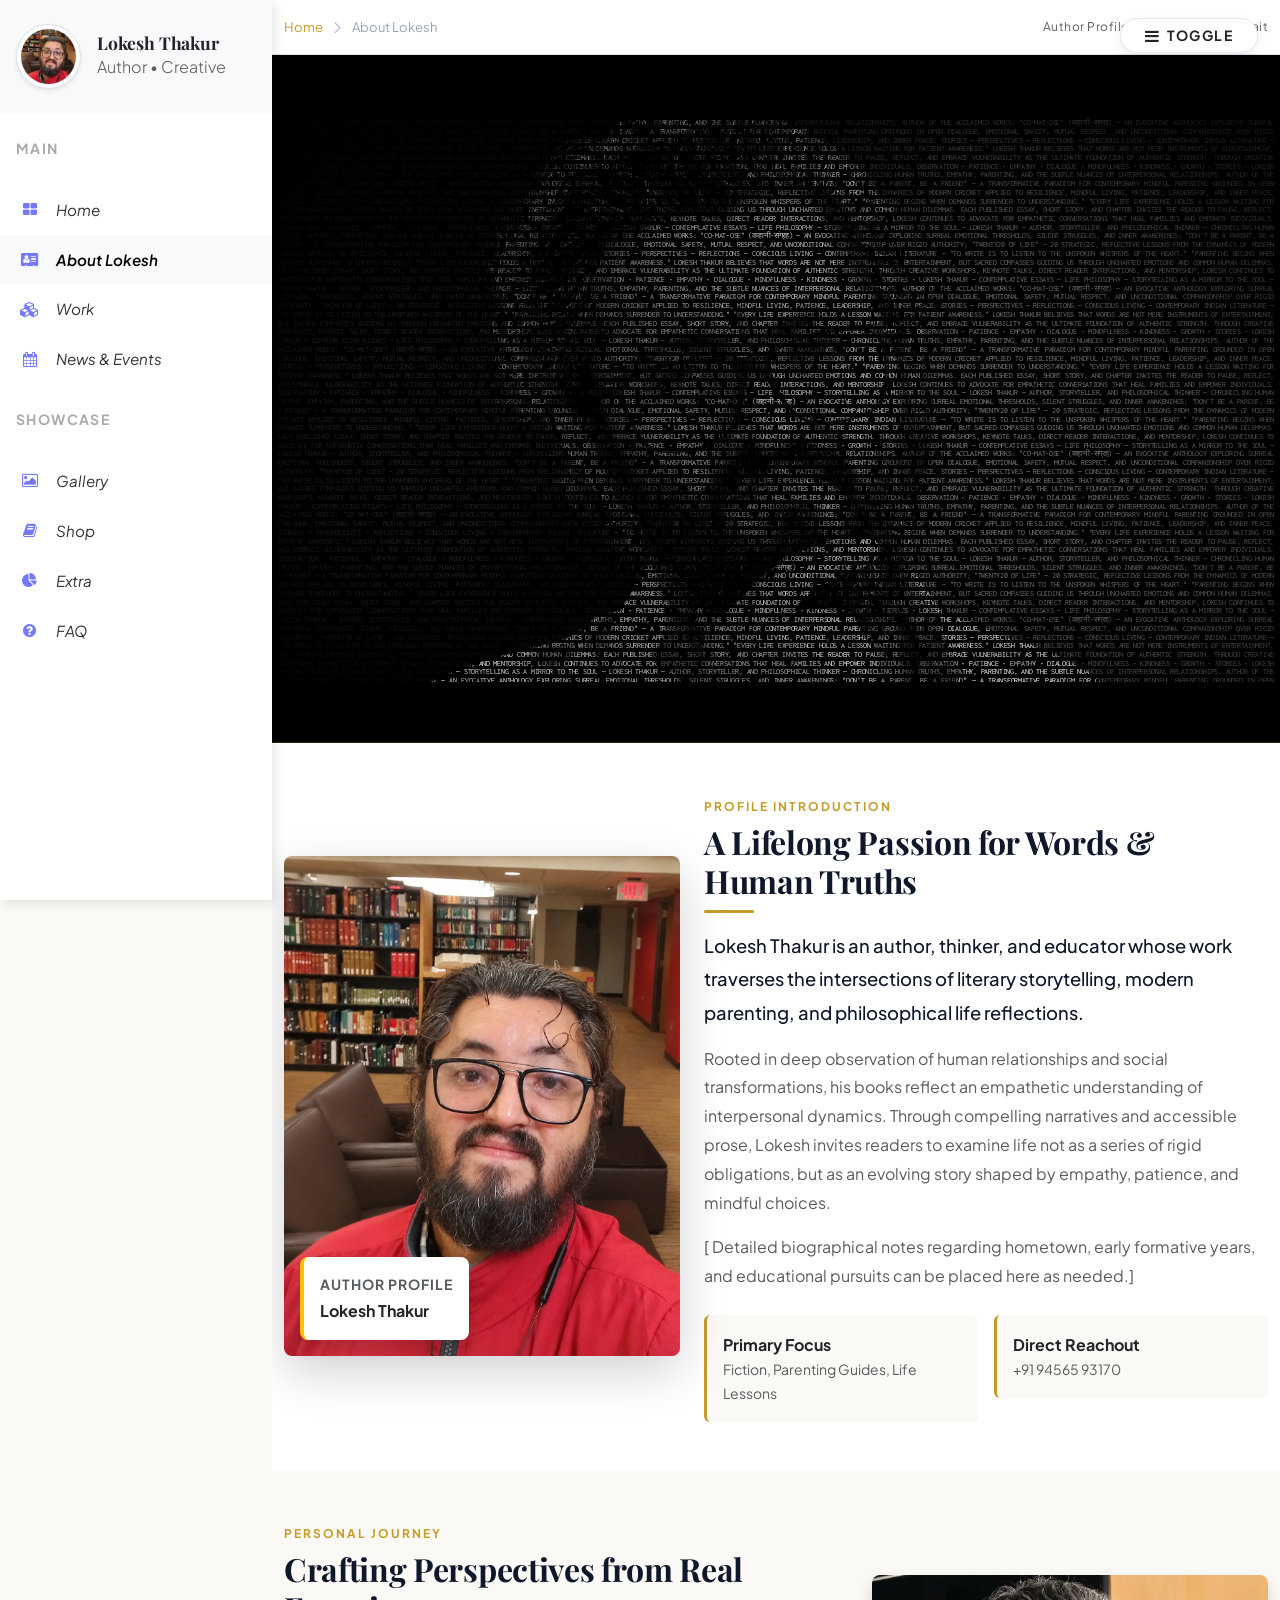
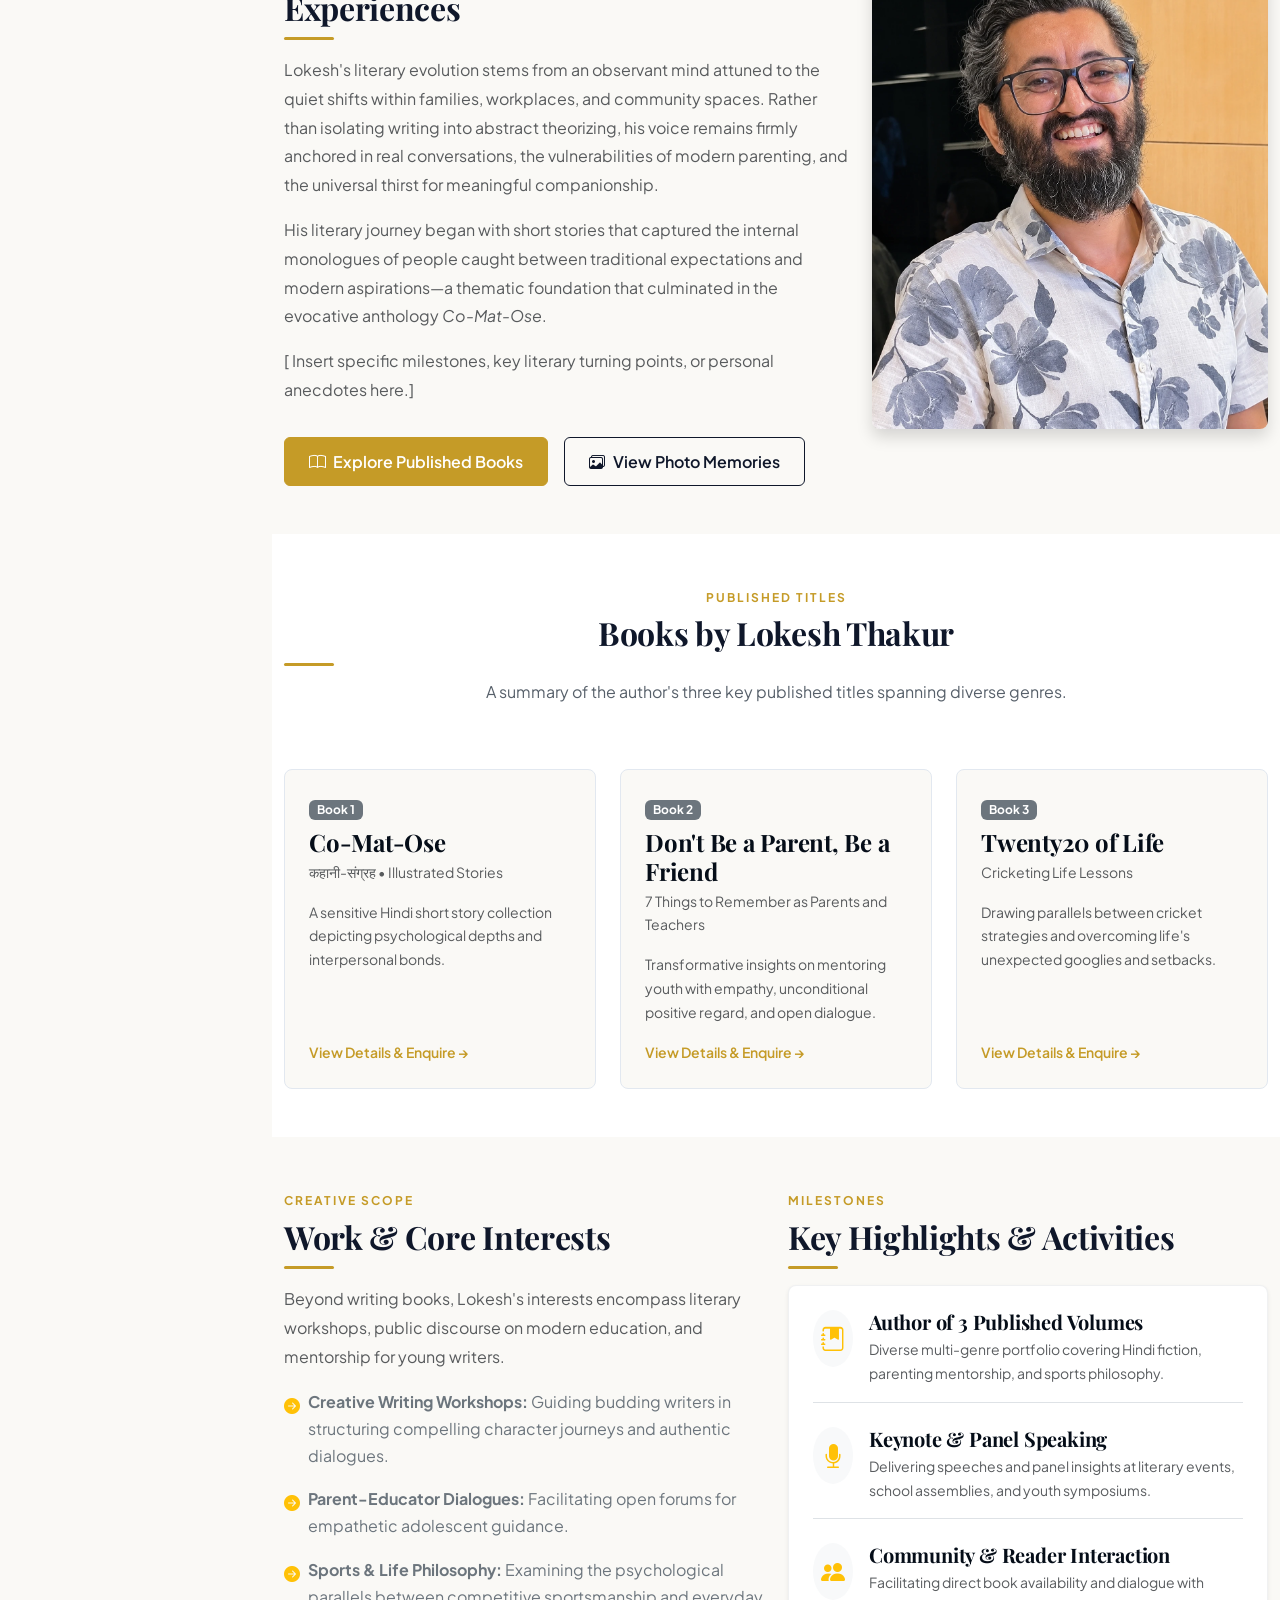
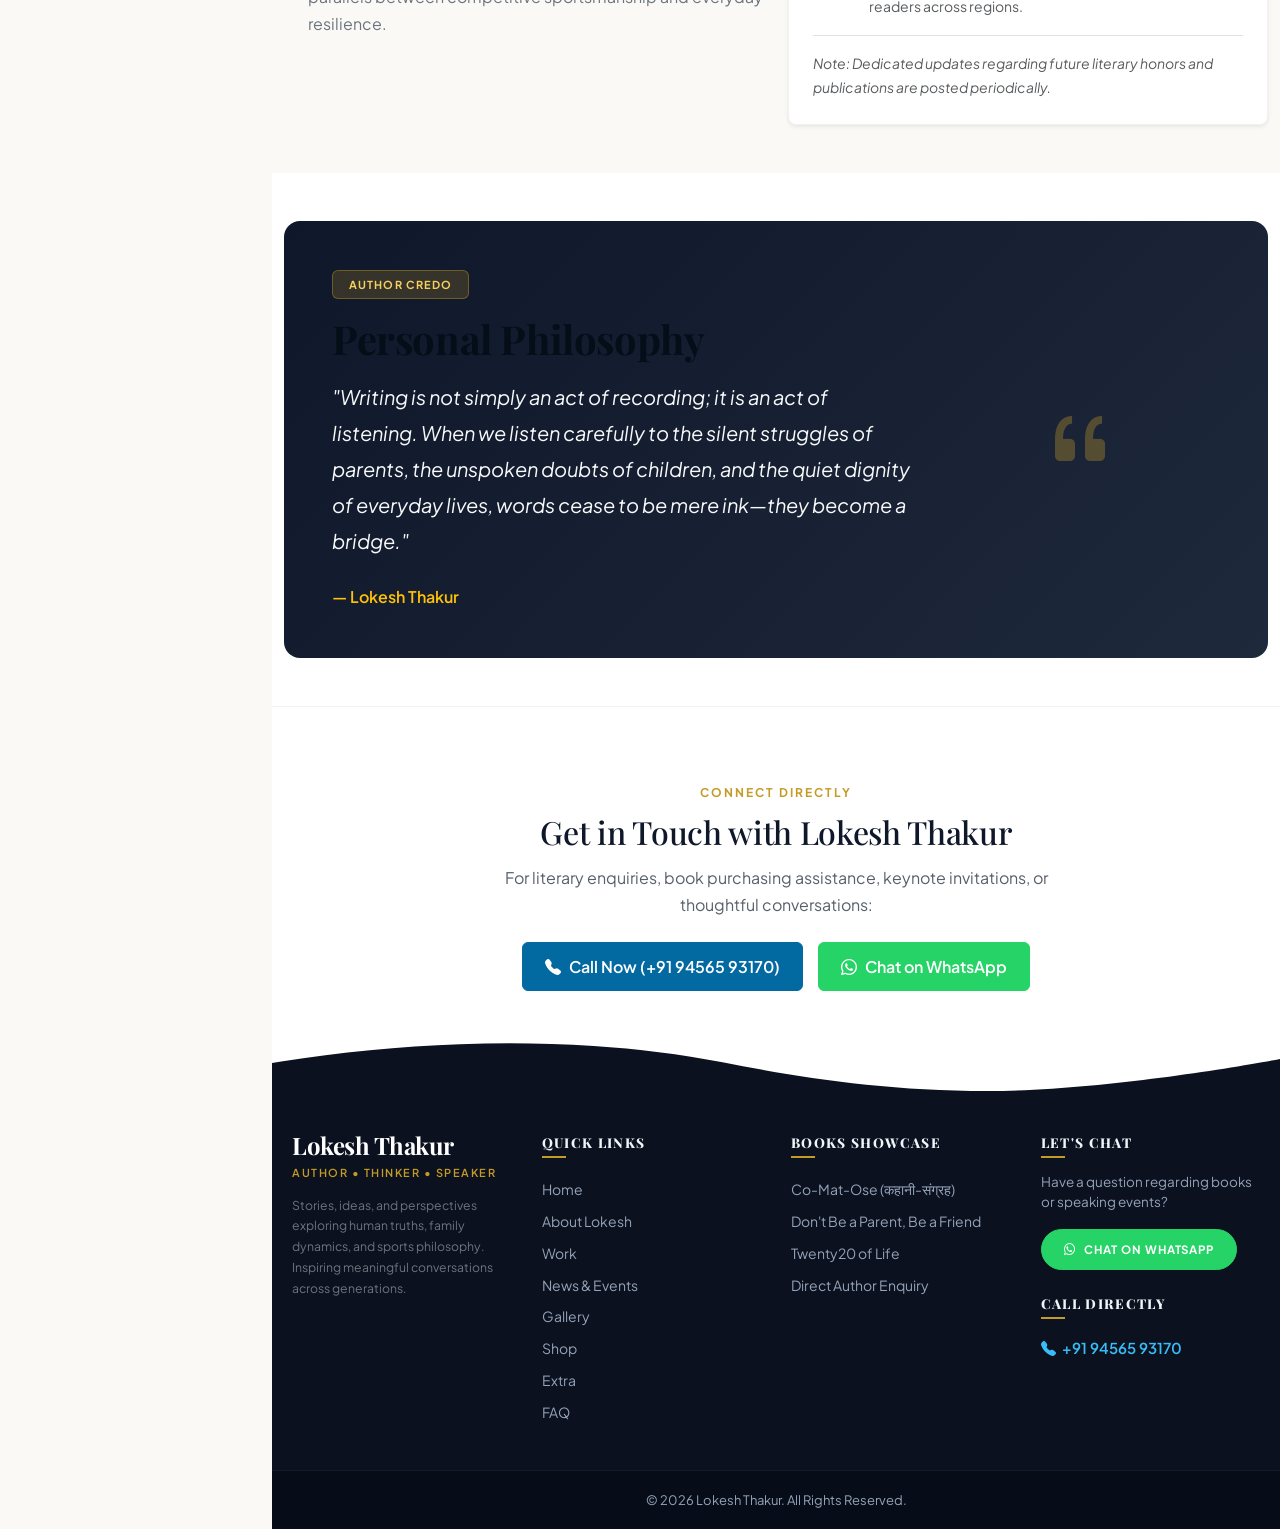
==== about.html @ 862e6942 "Lokesh Thakur Official Author Website" ====
<!DOCTYPE html>
<html lang="en">

<head>
  <meta charset="utf-8">
  <meta content="width=device-width, initial-scale=1.0" name="viewport">
  <title>About Lokesh Thakur | Biography, Journey, Philosophy &amp; Literary Works</title>
  <meta content="Learn more about Lokesh Thakur, his personal journey, writing philosophy, published books, and speaking endeavors." name="description">
  <meta content="Lokesh Thakur biography, about Lokesh Thakur, Indian author, Hindi short story writer, parenting guide, Twenty20 of Life" name="keywords">

  <!-- Open Graph Metadata -->
  <meta property="og:title" content="About Lokesh Thakur | Author Profile &amp; Biography">
  <meta property="og:description" content="Discover the biography, literary journey, and philosophy of author Lokesh Thakur.">
  <meta property="og:image" content="Smiling Bearded Man in Floral Shirt.webp">
  <meta property="og:type" content="profile">

  <!-- Favicons -->
  <link href="assets/img/favicon.webp" rel="icon">
  <link href="assets/img/apple-touch-icon.webp" rel="apple-touch-icon">

  <!-- Google Fonts -->
  <link rel="preconnect" href="https://fonts.googleapis.com">
  <link rel="preconnect" href="https://fonts.gstatic.com" crossorigin>
  <link href="https://fonts.googleapis.com/css2?family=Inconsolata:wght@400;500;600;700&family=Playfair+Display:ital,wght@0,500;0,600;0,700;1,400&family=Plus+Jakarta+Sans:wght@300;400;500;600;700&family=Raleway:wght@400;500;600;700&display=swap" rel="stylesheet">

  <!-- Vendor CSS Files -->
  <link href="assets/vendor/bootstrap/css/bootstrap.min.css" rel="stylesheet">
  <link href="assets/vendor/bootstrap-icons/bootstrap-icons.css" rel="stylesheet">
  <link rel="stylesheet" href="https://cdnjs.cloudflare.com/ajax/libs/font-awesome/4.7.0/css/font-awesome.min.css">
  <link href="assets/vendor/aos/aos.css" rel="stylesheet">
  <link href="assets/vendor/glightbox/css/glightbox.min.css" rel="stylesheet">

  <!-- Template & Custom Stylesheets -->
  <link href="assets/css/main.css" rel="stylesheet">
  <link href="assets/css/custom.css" rel="stylesheet">
</head>

<body class="about-page">

    <!-- Vertical navbar -->
<div class="vertical-nav bg-white" id="sidebar">
  <div class="py-4 px-3 mb-4 bg-light">
    <div class="media d-flex align-items-center"><img src="Bearded Scholar in a Warm Library.webp" alt="Lokesh Thakur" width="65" class="mr-3 me-3 rounded-circle img-thumbnail shadow-sm" style="object-fit: cover; width: 65px; height: 65px;">
      <div class="media-body">
        <h4 class="m-0"><a href="index.html" class="text-dark text-decoration-none">Lokesh Thakur</a></h4>
        <p class="font-weight-light text-muted mb-0">Author &bull; Creative</p>
      </div>
    </div>
  </div>

  <p class="text-gray font-weight-bold text-uppercase px-3 small pb-4 mb-0">Main</p>

  <ul class="nav flex-column bg-white mb-0">
    <li class="nav-item">
      <a href="index.html" class="nav-link text-dark font-italic">
        <i class="fa fa-th-large mr-3 me-3 text-primary fa-fw"></i>
        Home
      </a>
    </li>
    <li class="nav-item">
      <a href="about.html" class="nav-link text-dark font-italic bg-light">
        <i class="fa fa-address-card mr-3 me-3 text-primary fa-fw"></i>
        About Lokesh
      </a>
    </li>
    <li class="nav-item">
      <a href="work.html" class="nav-link text-dark font-italic">
        <i class="fa fa-cubes mr-3 me-3 text-primary fa-fw"></i>
        Work
      </a>
    </li>
    <li class="nav-item">
      <a href="news-events.html" class="nav-link text-dark font-italic">
        <i class="fa fa-calendar mr-3 me-3 text-primary fa-fw"></i>
        News &amp; Events
      </a>
    </li>
  </ul>

  <p class="text-gray font-weight-bold text-uppercase px-3 small py-4 mb-0">Showcase</p>

  <ul class="nav flex-column bg-white mb-0">
    <li class="nav-item">
      <a href="gallery.html" class="nav-link text-dark font-italic">
        <i class="fa fa-picture-o mr-3 me-3 text-primary fa-fw"></i>
        Gallery
      </a>
    </li>
    <li class="nav-item">
      <a href="shop.html" class="nav-link text-dark font-italic">
        <i class="fa fa-book mr-3 me-3 text-primary fa-fw"></i>
        Shop
      </a>
    </li>
    <li class="nav-item">
      <a href="extra.html" class="nav-link text-dark font-italic">
        <i class="fa fa-pie-chart mr-3 me-3 text-primary fa-fw"></i>
        Extra
      </a>
    </li>
    <li class="nav-item">
      <a href="faq.html" class="nav-link text-dark font-italic">
        <i class="fa fa-question-circle mr-3 me-3 text-primary fa-fw"></i>
        FAQ
      </a>
    </li>
  </ul>
</div>
<!-- End vertical navbar -->

<!-- Page content holder -->
<div class="page-content" id="content">
  <!-- Toggle button -->
  <button id="sidebarCollapse" type="button" class="btn btn-light bg-white rounded-pill shadow-sm px-4 mb-4"><i class="fa fa-bars mr-2 me-2"></i><small class="text-uppercase font-weight-bold">Toggle</small></button>

  <!-- ======= Main Content Area ======= -->
  <main class="main">

    <!-- Breadcrumbs Navigation Bar -->
    <div class="page-breadcrumb-bar py-3 bg-white border-bottom">
      <div class="container d-flex align-items-center justify-content-between">
        <div class="page-breadcrumb m-0">
          <a href="index.html">Home</a>
          <i class="bi bi-chevron-right"></i>
          <span>About Lokesh</span>
        </div>
        <span class="small text-muted d-none d-md-inline" style="font-size: 12px; letter-spacing: 0.5px;">Author Profile &bull; Typographic Portrait</span>
      </div>
    </div>

    <!-- =======================================================
    # ABOUT HERO SECTION (CodePen Typographic Image Portrait)
    ======================================================== -->
    <section id="about-hero" class="about-hero-section">
      <div class="text-portrait">
        <!-- Original Monochrome Photograph -->
        <img src="Contemplative Bearded Portrait in Monochrome.webp" alt="Lokesh Thakur - Contemplative Bearded Portrait in Monochrome">

        <!-- Dense Typographic Text Layer (White text on black background with mix-blend-mode: multiply) -->
        <p class="text-portrait-text" aria-label="Typographic Portrait Text">
LOKESH THAKUR — AUTHOR, STORYTELLER, AND PHILOSOPHICAL THINKER — CHRONICLING HUMAN TRUTHS, EMPATHY, PARENTING, AND THE SUBTLE NUANCES OF INTERPERSONAL RELATIONSHIPS. AUTHOR OF THE ACCLAIMED WORKS: "CO-MAT-OSE" (कहानी-संग्रह) — AN EVOCATIVE ANTHOLOGY EXPLORING SURREAL EMOTIONAL THRESHOLDS, SILENT STRUGGLES, AND INNER AWAKENINGS; "DON'T BE A PARENT, BE A FRIEND" — A TRANSFORMATIVE PARADIGM FOR CONTEMPORARY MINDFUL PARENTING GROUNDED IN OPEN DIALOGUE, EMOTIONAL SAFETY, MUTUAL RESPECT, AND UNCONDITIONAL COMPANIONSHIP OVER RIGID AUTHORITY; "TWENTY20 OF LIFE" — 20 STRATEGIC, REFLECTIVE LESSONS FROM THE DYNAMICS OF MODERN CRICKET APPLIED TO RESILIENCE, MINDFUL LIVING, PATIENCE, LEADERSHIP, AND INNER PEACE. STORIES — PERSPECTIVES — REFLECTIONS — CONSCIOUS LIVING — CONTEMPORARY INDIAN LITERATURE — "TO WRITE IS TO LISTEN TO THE UNSPOKEN WHISPERS OF THE HEART." "PARENTING BEGINS WHEN DEMANDS SURRENDER TO UNDERSTANDING." "EVERY LIFE EXPERIENCE HOLDS A LESSON WAITING FOR PATIENT AWARENESS." LOKESH THAKUR BELIEVES THAT WORDS ARE NOT MERE INSTRUMENTS OF ENTERTAINMENT, BUT SACRED COMPASSES GUIDING US THROUGH UNCHARTED EMOTIONS AND COMMON HUMAN DILEMMAS. EACH PUBLISHED ESSAY, SHORT STORY, AND CHAPTER INVITES THE READER TO PAUSE, REFLECT, AND EMBRACE VULNERABILITY AS THE ULTIMATE FOUNDATION OF AUTHENTIC STRENGTH. THROUGH CREATIVE WORKSHOPS, KEYNOTE TALKS, DIRECT READER INTERACTIONS, AND MENTORSHIP, LOKESH CONTINUES TO ADVOCATE FOR EMPATHETIC CONVERSATIONS THAT HEAL FAMILIES AND EMPOWER INDIVIDUALS. OBSERVATION • PATIENCE • EMPATHY • DIALOGUE • MINDFULNESS • KINDNESS • GROWTH • STORIES • LOKESH THAKUR — CONTEMPLATIVE ESSAYS — LIFE PHILOSOPHY — STORYTELLING AS A MIRROR TO THE SOUL — 
LOKESH THAKUR — AUTHOR, STORYTELLER, AND PHILOSOPHICAL THINKER — CHRONICLING HUMAN TRUTHS, EMPATHY, PARENTING, AND THE SUBTLE NUANCES OF INTERPERSONAL RELATIONSHIPS. AUTHOR OF THE ACCLAIMED WORKS: "CO-MAT-OSE" (कहानी-संग्रह) — AN EVOCATIVE ANTHOLOGY EXPLORING SURREAL EMOTIONAL THRESHOLDS, SILENT STRUGGLES, AND INNER AWAKENINGS; "DON'T BE A PARENT, BE A FRIEND" — A TRANSFORMATIVE PARADIGM FOR CONTEMPORARY MINDFUL PARENTING GROUNDED IN OPEN DIALOGUE, EMOTIONAL SAFETY, MUTUAL RESPECT, AND UNCONDITIONAL COMPANIONSHIP OVER RIGID AUTHORITY; "TWENTY20 OF LIFE" — 20 STRATEGIC, REFLECTIVE LESSONS FROM THE DYNAMICS OF MODERN CRICKET APPLIED TO RESILIENCE, MINDFUL LIVING, PATIENCE, LEADERSHIP, AND INNER PEACE. STORIES — PERSPECTIVES — REFLECTIONS — CONSCIOUS LIVING — CONTEMPORARY INDIAN LITERATURE — "TO WRITE IS TO LISTEN TO THE UNSPOKEN WHISPERS OF THE HEART." "PARENTING BEGINS WHEN DEMANDS SURRENDER TO UNDERSTANDING." "EVERY LIFE EXPERIENCE HOLDS A LESSON WAITING FOR PATIENT AWARENESS." LOKESH THAKUR BELIEVES THAT WORDS ARE NOT MERE INSTRUMENTS OF ENTERTAINMENT, BUT SACRED COMPASSES GUIDING US THROUGH UNCHARTED EMOTIONS AND COMMON HUMAN DILEMMAS. EACH PUBLISHED ESSAY, SHORT STORY, AND CHAPTER INVITES THE READER TO PAUSE, REFLECT, AND EMBRACE VULNERABILITY AS THE ULTIMATE FOUNDATION OF AUTHENTIC STRENGTH. THROUGH CREATIVE WORKSHOPS, KEYNOTE TALKS, DIRECT READER INTERACTIONS, AND MENTORSHIP, LOKESH CONTINUES TO ADVOCATE FOR EMPATHETIC CONVERSATIONS THAT HEAL FAMILIES AND EMPOWER INDIVIDUALS. OBSERVATION • PATIENCE • EMPATHY • DIALOGUE • MINDFULNESS • KINDNESS • GROWTH • STORIES • LOKESH THAKUR — CONTEMPLATIVE ESSAYS — LIFE PHILOSOPHY — STORYTELLING AS A MIRROR TO THE SOUL — 
LOKESH THAKUR — AUTHOR, STORYTELLER, AND PHILOSOPHICAL THINKER — CHRONICLING HUMAN TRUTHS, EMPATHY, PARENTING, AND THE SUBTLE NUANCES OF INTERPERSONAL RELATIONSHIPS. AUTHOR OF THE ACCLAIMED WORKS: "CO-MAT-OSE" (कहानी-संग्रह) — AN EVOCATIVE ANTHOLOGY EXPLORING SURREAL EMOTIONAL THRESHOLDS, SILENT STRUGGLES, AND INNER AWAKENINGS; "DON'T BE A PARENT, BE A FRIEND" — A TRANSFORMATIVE PARADIGM FOR CONTEMPORARY MINDFUL PARENTING GROUNDED IN OPEN DIALOGUE, EMOTIONAL SAFETY, MUTUAL RESPECT, AND UNCONDITIONAL COMPANIONSHIP OVER RIGID AUTHORITY; "TWENTY20 OF LIFE" — 20 STRATEGIC, REFLECTIVE LESSONS FROM THE DYNAMICS OF MODERN CRICKET APPLIED TO RESILIENCE, MINDFUL LIVING, PATIENCE, LEADERSHIP, AND INNER PEACE. STORIES — PERSPECTIVES — REFLECTIONS — CONSCIOUS LIVING — CONTEMPORARY INDIAN LITERATURE — "TO WRITE IS TO LISTEN TO THE UNSPOKEN WHISPERS OF THE HEART." "PARENTING BEGINS WHEN DEMANDS SURRENDER TO UNDERSTANDING." "EVERY LIFE EXPERIENCE HOLDS A LESSON WAITING FOR PATIENT AWARENESS." LOKESH THAKUR BELIEVES THAT WORDS ARE NOT MERE INSTRUMENTS OF ENTERTAINMENT, BUT SACRED COMPASSES GUIDING US THROUGH UNCHARTED EMOTIONS AND COMMON HUMAN DILEMMAS. EACH PUBLISHED ESSAY, SHORT STORY, AND CHAPTER INVITES THE READER TO PAUSE, REFLECT, AND EMBRACE VULNERABILITY AS THE ULTIMATE FOUNDATION OF AUTHENTIC STRENGTH. THROUGH CREATIVE WORKSHOPS, KEYNOTE TALKS, DIRECT READER INTERACTIONS, AND MENTORSHIP, LOKESH CONTINUES TO ADVOCATE FOR EMPATHETIC CONVERSATIONS THAT HEAL FAMILIES AND EMPOWER INDIVIDUALS. OBSERVATION • PATIENCE • EMPATHY • DIALOGUE • MINDFULNESS • KINDNESS • GROWTH • STORIES • LOKESH THAKUR — CONTEMPLATIVE ESSAYS — LIFE PHILOSOPHY — STORYTELLING AS A MIRROR TO THE SOUL — 
LOKESH THAKUR — AUTHOR, STORYTELLER, AND PHILOSOPHICAL THINKER — CHRONICLING HUMAN TRUTHS, EMPATHY, PARENTING, AND THE SUBTLE NUANCES OF INTERPERSONAL RELATIONSHIPS. AUTHOR OF THE ACCLAIMED WORKS: "CO-MAT-OSE" (कहानी-संग्रह) — AN EVOCATIVE ANTHOLOGY EXPLORING SURREAL EMOTIONAL THRESHOLDS, SILENT STRUGGLES, AND INNER AWAKENINGS; "DON'T BE A PARENT, BE A FRIEND" — A TRANSFORMATIVE PARADIGM FOR CONTEMPORARY MINDFUL PARENTING GROUNDED IN OPEN DIALOGUE, EMOTIONAL SAFETY, MUTUAL RESPECT, AND UNCONDITIONAL COMPANIONSHIP OVER RIGID AUTHORITY; "TWENTY20 OF LIFE" — 20 STRATEGIC, REFLECTIVE LESSONS FROM THE DYNAMICS OF MODERN CRICKET APPLIED TO RESILIENCE, MINDFUL LIVING, PATIENCE, LEADERSHIP, AND INNER PEACE. STORIES — PERSPECTIVES — REFLECTIONS — CONSCIOUS LIVING — CONTEMPORARY INDIAN LITERATURE — "TO WRITE IS TO LISTEN TO THE UNSPOKEN WHISPERS OF THE HEART." "PARENTING BEGINS WHEN DEMANDS SURRENDER TO UNDERSTANDING." "EVERY LIFE EXPERIENCE HOLDS A LESSON WAITING FOR PATIENT AWARENESS." LOKESH THAKUR BELIEVES THAT WORDS ARE NOT MERE INSTRUMENTS OF ENTERTAINMENT, BUT SACRED COMPASSES GUIDING US THROUGH UNCHARTED EMOTIONS AND COMMON HUMAN DILEMMAS. EACH PUBLISHED ESSAY, SHORT STORY, AND CHAPTER INVITES THE READER TO PAUSE, REFLECT, AND EMBRACE VULNERABILITY AS THE ULTIMATE FOUNDATION OF AUTHENTIC STRENGTH. THROUGH CREATIVE WORKSHOPS, KEYNOTE TALKS, DIRECT READER INTERACTIONS, AND MENTORSHIP, LOKESH CONTINUES TO ADVOCATE FOR EMPATHETIC CONVERSATIONS THAT HEAL FAMILIES AND EMPOWER INDIVIDUALS. OBSERVATION • PATIENCE • EMPATHY • DIALOGUE • MINDFULNESS • KINDNESS • GROWTH • STORIES • LOKESH THAKUR — CONTEMPLATIVE ESSAYS — LIFE PHILOSOPHY — STORYTELLING AS A MIRROR TO THE SOUL — 
LOKESH THAKUR — AUTHOR, STORYTELLER, AND PHILOSOPHICAL THINKER — CHRONICLING HUMAN TRUTHS, EMPATHY, PARENTING, AND THE SUBTLE NUANCES OF INTERPERSONAL RELATIONSHIPS. AUTHOR OF THE ACCLAIMED WORKS: "CO-MAT-OSE" (कहानी-संग्रह) — AN EVOCATIVE ANTHOLOGY EXPLORING SURREAL EMOTIONAL THRESHOLDS, SILENT STRUGGLES, AND INNER AWAKENINGS; "DON'T BE A PARENT, BE A FRIEND" — A TRANSFORMATIVE PARADIGM FOR CONTEMPORARY MINDFUL PARENTING GROUNDED IN OPEN DIALOGUE, EMOTIONAL SAFETY, MUTUAL RESPECT, AND UNCONDITIONAL COMPANIONSHIP OVER RIGID AUTHORITY; "TWENTY20 OF LIFE" — 20 STRATEGIC, REFLECTIVE LESSONS FROM THE DYNAMICS OF MODERN CRICKET APPLIED TO RESILIENCE, MINDFUL LIVING, PATIENCE, LEADERSHIP, AND INNER PEACE. STORIES — PERSPECTIVES — REFLECTIONS — CONSCIOUS LIVING — CONTEMPORARY INDIAN LITERATURE — "TO WRITE IS TO LISTEN TO THE UNSPOKEN WHISPERS OF THE HEART." "PARENTING BEGINS WHEN DEMANDS SURRENDER TO UNDERSTANDING." "EVERY LIFE EXPERIENCE HOLDS A LESSON WAITING FOR PATIENT AWARENESS." LOKESH THAKUR BELIEVES THAT WORDS ARE NOT MERE INSTRUMENTS OF ENTERTAINMENT, BUT SACRED COMPASSES GUIDING US THROUGH UNCHARTED EMOTIONS AND COMMON HUMAN DILEMMAS. EACH PUBLISHED ESSAY, SHORT STORY, AND CHAPTER INVITES THE READER TO PAUSE, REFLECT, AND EMBRACE VULNERABILITY AS THE ULTIMATE FOUNDATION OF AUTHENTIC STRENGTH. THROUGH CREATIVE WORKSHOPS, KEYNOTE TALKS, DIRECT READER INTERACTIONS, AND MENTORSHIP, LOKESH CONTINUES TO ADVOCATE FOR EMPATHETIC CONVERSATIONS THAT HEAL FAMILIES AND EMPOWER INDIVIDUALS. OBSERVATION • PATIENCE • EMPATHY • DIALOGUE • MINDFULNESS • KINDNESS • GROWTH • STORIES • LOKESH THAKUR — CONTEMPLATIVE ESSAYS — LIFE PHILOSOPHY — STORYTELLING AS A MIRROR TO THE SOUL — 
LOKESH THAKUR — AUTHOR, STORYTELLER, AND PHILOSOPHICAL THINKER — CHRONICLING HUMAN TRUTHS, EMPATHY, PARENTING, AND THE SUBTLE NUANCES OF INTERPERSONAL RELATIONSHIPS. AUTHOR OF THE ACCLAIMED WORKS: "CO-MAT-OSE" (कहानी-संग्रह) — AN EVOCATIVE ANTHOLOGY EXPLORING SURREAL EMOTIONAL THRESHOLDS, SILENT STRUGGLES, AND INNER AWAKENINGS; "DON'T BE A PARENT, BE A FRIEND" — A TRANSFORMATIVE PARADIGM FOR CONTEMPORARY MINDFUL PARENTING GROUNDED IN OPEN DIALOGUE, EMOTIONAL SAFETY, MUTUAL RESPECT, AND UNCONDITIONAL COMPANIONSHIP OVER RIGID AUTHORITY; "TWENTY20 OF LIFE" — 20 STRATEGIC, REFLECTIVE LESSONS FROM THE DYNAMICS OF MODERN CRICKET APPLIED TO RESILIENCE, MINDFUL LIVING, PATIENCE, LEADERSHIP, AND INNER PEACE. STORIES — PERSPECTIVES — REFLECTIONS — CONSCIOUS LIVING — CONTEMPORARY INDIAN LITERATURE — "TO WRITE IS TO LISTEN TO THE UNSPOKEN WHISPERS OF THE HEART." "PARENTING BEGINS WHEN DEMANDS SURRENDER TO UNDERSTANDING." "EVERY LIFE EXPERIENCE HOLDS A LESSON WAITING FOR PATIENT AWARENESS." LOKESH THAKUR BELIEVES THAT WORDS ARE NOT MERE INSTRUMENTS OF ENTERTAINMENT, BUT SACRED COMPASSES GUIDING US THROUGH UNCHARTED EMOTIONS AND COMMON HUMAN DILEMMAS. EACH PUBLISHED ESSAY, SHORT STORY, AND CHAPTER INVITES THE READER TO PAUSE, REFLECT, AND EMBRACE VULNERABILITY AS THE ULTIMATE FOUNDATION OF AUTHENTIC STRENGTH. THROUGH CREATIVE WORKSHOPS, KEYNOTE TALKS, DIRECT READER INTERACTIONS, AND MENTORSHIP, LOKESH CONTINUES TO ADVOCATE FOR EMPATHETIC CONVERSATIONS THAT HEAL FAMILIES AND EMPOWER INDIVIDUALS. OBSERVATION • PATIENCE • EMPATHY • DIALOGUE • MINDFULNESS • KINDNESS • GROWTH • STORIES • LOKESH THAKUR — CONTEMPLATIVE ESSAYS — LIFE PHILOSOPHY — STORYTELLING AS A MIRROR TO THE SOUL — 
LOKESH THAKUR — AUTHOR, STORYTELLER, AND PHILOSOPHICAL THINKER — CHRONICLING HUMAN TRUTHS, EMPATHY, PARENTING, AND THE SUBTLE NUANCES OF INTERPERSONAL RELATIONSHIPS. AUTHOR OF THE ACCLAIMED WORKS: "CO-MAT-OSE" (कहानी-संग्रह) — AN EVOCATIVE ANTHOLOGY EXPLORING SURREAL EMOTIONAL THRESHOLDS, SILENT STRUGGLES, AND INNER AWAKENINGS; "DON'T BE A PARENT, BE A FRIEND" — A TRANSFORMATIVE PARADIGM FOR CONTEMPORARY MINDFUL PARENTING GROUNDED IN OPEN DIALOGUE, EMOTIONAL SAFETY, MUTUAL RESPECT, AND UNCONDITIONAL COMPANIONSHIP OVER RIGID AUTHORITY; "TWENTY20 OF LIFE" — 20 STRATEGIC, REFLECTIVE LESSONS FROM THE DYNAMICS OF MODERN CRICKET APPLIED TO RESILIENCE, MINDFUL LIVING, PATIENCE, LEADERSHIP, AND INNER PEACE. STORIES — PERSPECTIVES — REFLECTIONS — CONSCIOUS LIVING — CONTEMPORARY INDIAN LITERATURE — "TO WRITE IS TO LISTEN TO THE UNSPOKEN WHISPERS OF THE HEART." "PARENTING BEGINS WHEN DEMANDS SURRENDER TO UNDERSTANDING." "EVERY LIFE EXPERIENCE HOLDS A LESSON WAITING FOR PATIENT AWARENESS." LOKESH THAKUR BELIEVES THAT WORDS ARE NOT MERE INSTRUMENTS OF ENTERTAINMENT, BUT SACRED COMPASSES GUIDING US THROUGH UNCHARTED EMOTIONS AND COMMON HUMAN DILEMMAS. EACH PUBLISHED ESSAY, SHORT STORY, AND CHAPTER INVITES THE READER TO PAUSE, REFLECT, AND EMBRACE VULNERABILITY AS THE ULTIMATE FOUNDATION OF AUTHENTIC STRENGTH. THROUGH CREATIVE WORKSHOPS, KEYNOTE TALKS, DIRECT READER INTERACTIONS, AND MENTORSHIP, LOKESH CONTINUES TO ADVOCATE FOR EMPATHETIC CONVERSATIONS THAT HEAL FAMILIES AND EMPOWER INDIVIDUALS. OBSERVATION • PATIENCE • EMPATHY • DIALOGUE • MINDFULNESS • KINDNESS • GROWTH • STORIES • LOKESH THAKUR — CONTEMPLATIVE ESSAYS — LIFE PHILOSOPHY — STORYTELLING AS A MIRROR TO THE SOUL — 
LOKESH THAKUR — AUTHOR, STORYTELLER, AND PHILOSOPHICAL THINKER — CHRONICLING HUMAN TRUTHS, EMPATHY, PARENTING, AND THE SUBTLE NUANCES OF INTERPERSONAL RELATIONSHIPS. AUTHOR OF THE ACCLAIMED WORKS: "CO-MAT-OSE" (कहानी-संग्रह) — AN EVOCATIVE ANTHOLOGY EXPLORING SURREAL EMOTIONAL THRESHOLDS, SILENT STRUGGLES, AND INNER AWAKENINGS; "DON'T BE A PARENT, BE A FRIEND" — A TRANSFORMATIVE PARADIGM FOR CONTEMPORARY MINDFUL PARENTING GROUNDED IN OPEN DIALOGUE, EMOTIONAL SAFETY, MUTUAL RESPECT, AND UNCONDITIONAL COMPANIONSHIP OVER RIGID AUTHORITY; "TWENTY20 OF LIFE" — 20 STRATEGIC, REFLECTIVE LESSONS FROM THE DYNAMICS OF MODERN CRICKET APPLIED TO RESILIENCE, MINDFUL LIVING, PATIENCE, LEADERSHIP, AND INNER PEACE. STORIES — PERSPECTIVES — REFLECTIONS — CONSCIOUS LIVING — CONTEMPORARY INDIAN LITERATURE — "TO WRITE IS TO LISTEN TO THE UNSPOKEN WHISPERS OF THE HEART." "PARENTING BEGINS WHEN DEMANDS SURRENDER TO UNDERSTANDING." "EVERY LIFE EXPERIENCE HOLDS A LESSON WAITING FOR PATIENT AWARENESS." LOKESH THAKUR BELIEVES THAT WORDS ARE NOT MERE INSTRUMENTS OF ENTERTAINMENT, BUT SACRED COMPASSES GUIDING US THROUGH UNCHARTED EMOTIONS AND COMMON HUMAN DILEMMAS. EACH PUBLISHED ESSAY, SHORT STORY, AND CHAPTER INVITES THE READER TO PAUSE, REFLECT, AND EMBRACE VULNERABILITY AS THE ULTIMATE FOUNDATION OF AUTHENTIC STRENGTH. THROUGH CREATIVE WORKSHOPS, KEYNOTE TALKS, DIRECT READER INTERACTIONS, AND MENTORSHIP, LOKESH CONTINUES TO ADVOCATE FOR EMPATHETIC CONVERSATIONS THAT HEAL FAMILIES AND EMPOWER INDIVIDUALS. OBSERVATION • PATIENCE • EMPATHY • DIALOGUE • MINDFULNESS • KINDNESS • GROWTH • STORIES • LOKESH THAKUR — CONTEMPLATIVE ESSAYS — LIFE PHILOSOPHY — STORYTELLING AS A MIRROR TO THE SOUL — 
LOKESH THAKUR — AUTHOR, STORYTELLER, AND PHILOSOPHICAL THINKER — CHRONICLING HUMAN TRUTHS, EMPATHY, PARENTING, AND THE SUBTLE NUANCES OF INTERPERSONAL RELATIONSHIPS. AUTHOR OF THE ACCLAIMED WORKS: "CO-MAT-OSE" (कहानी-संग्रह) — AN EVOCATIVE ANTHOLOGY EXPLORING SURREAL EMOTIONAL THRESHOLDS, SILENT STRUGGLES, AND INNER AWAKENINGS; "DON'T BE A PARENT, BE A FRIEND" — A TRANSFORMATIVE PARADIGM FOR CONTEMPORARY MINDFUL PARENTING GROUNDED IN OPEN DIALOGUE, EMOTIONAL SAFETY, MUTUAL RESPECT, AND UNCONDITIONAL COMPANIONSHIP OVER RIGID AUTHORITY; "TWENTY20 OF LIFE" — 20 STRATEGIC, REFLECTIVE LESSONS FROM THE DYNAMICS OF MODERN CRICKET APPLIED TO RESILIENCE, MINDFUL LIVING, PATIENCE, LEADERSHIP, AND INNER PEACE. STORIES — PERSPECTIVES — REFLECTIONS — CONSCIOUS LIVING — CONTEMPORARY INDIAN LITERATURE — "TO WRITE IS TO LISTEN TO THE UNSPOKEN WHISPERS OF THE HEART." "PARENTING BEGINS WHEN DEMANDS SURRENDER TO UNDERSTANDING." "EVERY LIFE EXPERIENCE HOLDS A LESSON WAITING FOR PATIENT AWARENESS." LOKESH THAKUR BELIEVES THAT WORDS ARE NOT MERE INSTRUMENTS OF ENTERTAINMENT, BUT SACRED COMPASSES GUIDING US THROUGH UNCHARTED EMOTIONS AND COMMON HUMAN DILEMMAS. EACH PUBLISHED ESSAY, SHORT STORY, AND CHAPTER INVITES THE READER TO PAUSE, REFLECT, AND EMBRACE VULNERABILITY AS THE ULTIMATE FOUNDATION OF AUTHENTIC STRENGTH. THROUGH CREATIVE WORKSHOPS, KEYNOTE TALKS, DIRECT READER INTERACTIONS, AND MENTORSHIP, LOKESH CONTINUES TO ADVOCATE FOR EMPATHETIC CONVERSATIONS THAT HEAL FAMILIES AND EMPOWER INDIVIDUALS. OBSERVATION • PATIENCE • EMPATHY • DIALOGUE • MINDFULNESS • KINDNESS • GROWTH • STORIES • LOKESH THAKUR — CONTEMPLATIVE ESSAYS — LIFE PHILOSOPHY — STORYTELLING AS A MIRROR TO THE SOUL — 
LOKESH THAKUR — AUTHOR, STORYTELLER, AND PHILOSOPHICAL THINKER — CHRONICLING HUMAN TRUTHS, EMPATHY, PARENTING, AND THE SUBTLE NUANCES OF INTERPERSONAL RELATIONSHIPS. AUTHOR OF THE ACCLAIMED WORKS: "CO-MAT-OSE" (कहानी-संग्रह) — AN EVOCATIVE ANTHOLOGY EXPLORING SURREAL EMOTIONAL THRESHOLDS, SILENT STRUGGLES, AND INNER AWAKENINGS; "DON'T BE A PARENT, BE A FRIEND" — A TRANSFORMATIVE PARADIGM FOR CONTEMPORARY MINDFUL PARENTING GROUNDED IN OPEN DIALOGUE, EMOTIONAL SAFETY, MUTUAL RESPECT, AND UNCONDITIONAL COMPANIONSHIP OVER RIGID AUTHORITY; "TWENTY20 OF LIFE" — 20 STRATEGIC, REFLECTIVE LESSONS FROM THE DYNAMICS OF MODERN CRICKET APPLIED TO RESILIENCE, MINDFUL LIVING, PATIENCE, LEADERSHIP, AND INNER PEACE. STORIES — PERSPECTIVES — REFLECTIONS — CONSCIOUS LIVING — CONTEMPORARY INDIAN LITERATURE — "TO WRITE IS TO LISTEN TO THE UNSPOKEN WHISPERS OF THE HEART." "PARENTING BEGINS WHEN DEMANDS SURRENDER TO UNDERSTANDING." "EVERY LIFE EXPERIENCE HOLDS A LESSON WAITING FOR PATIENT AWARENESS." LOKESH THAKUR BELIEVES THAT WORDS ARE NOT MERE INSTRUMENTS OF ENTERTAINMENT, BUT SACRED COMPASSES GUIDING US THROUGH UNCHARTED EMOTIONS AND COMMON HUMAN DILEMMAS. EACH PUBLISHED ESSAY, SHORT STORY, AND CHAPTER INVITES THE READER TO PAUSE, REFLECT, AND EMBRACE VULNERABILITY AS THE ULTIMATE FOUNDATION OF AUTHENTIC STRENGTH. THROUGH CREATIVE WORKSHOPS, KEYNOTE TALKS, DIRECT READER INTERACTIONS, AND MENTORSHIP, LOKESH CONTINUES TO ADVOCATE FOR EMPATHETIC CONVERSATIONS THAT HEAL FAMILIES AND EMPOWER INDIVIDUALS. OBSERVATION • PATIENCE • EMPATHY • DIALOGUE • MINDFULNESS • KINDNESS • GROWTH • STORIES • LOKESH THAKUR — CONTEMPLATIVE ESSAYS — LIFE PHILOSOPHY — STORYTELLING AS A MIRROR TO THE SOUL — 
LOKESH THAKUR — AUTHOR, STORYTELLER, AND PHILOSOPHICAL THINKER — CHRONICLING HUMAN TRUTHS, EMPATHY, PARENTING, AND THE SUBTLE NUANCES OF INTERPERSONAL RELATIONSHIPS. AUTHOR OF THE ACCLAIMED WORKS: "CO-MAT-OSE" (कहानी-संग्रह) — AN EVOCATIVE ANTHOLOGY EXPLORING SURREAL EMOTIONAL THRESHOLDS, SILENT STRUGGLES, AND INNER AWAKENINGS; "DON'T BE A PARENT, BE A FRIEND" — A TRANSFORMATIVE PARADIGM FOR CONTEMPORARY MINDFUL PARENTING GROUNDED IN OPEN DIALOGUE, EMOTIONAL SAFETY, MUTUAL RESPECT, AND UNCONDITIONAL COMPANIONSHIP OVER RIGID AUTHORITY; "TWENTY20 OF LIFE" — 20 STRATEGIC, REFLECTIVE LESSONS FROM THE DYNAMICS OF MODERN CRICKET APPLIED TO RESILIENCE, MINDFUL LIVING, PATIENCE, LEADERSHIP, AND INNER PEACE. STORIES — PERSPECTIVES — REFLECTIONS — CONSCIOUS LIVING — CONTEMPORARY INDIAN LITERATURE — "TO WRITE IS TO LISTEN TO THE UNSPOKEN WHISPERS OF THE HEART." "PARENTING BEGINS WHEN DEMANDS SURRENDER TO UNDERSTANDING." "EVERY LIFE EXPERIENCE HOLDS A LESSON WAITING FOR PATIENT AWARENESS." LOKESH THAKUR BELIEVES THAT WORDS ARE NOT MERE INSTRUMENTS OF ENTERTAINMENT, BUT SACRED COMPASSES GUIDING US THROUGH UNCHARTED EMOTIONS AND COMMON HUMAN DILEMMAS. EACH PUBLISHED ESSAY, SHORT STORY, AND CHAPTER INVITES THE READER TO PAUSE, REFLECT, AND EMBRACE VULNERABILITY AS THE ULTIMATE FOUNDATION OF AUTHENTIC STRENGTH. THROUGH CREATIVE WORKSHOPS, KEYNOTE TALKS, DIRECT READER INTERACTIONS, AND MENTORSHIP, LOKESH CONTINUES TO ADVOCATE FOR EMPATHETIC CONVERSATIONS THAT HEAL FAMILIES AND EMPOWER INDIVIDUALS. OBSERVATION • PATIENCE • EMPATHY • DIALOGUE • MINDFULNESS • KINDNESS • GROWTH • STORIES • LOKESH THAKUR — CONTEMPLATIVE ESSAYS — LIFE PHILOSOPHY — STORYTELLING AS A MIRROR TO THE SOUL — 
LOKESH THAKUR — AUTHOR, STORYTELLER, AND PHILOSOPHICAL THINKER — CHRONICLING HUMAN TRUTHS, EMPATHY, PARENTING, AND THE SUBTLE NUANCES OF INTERPERSONAL RELATIONSHIPS. AUTHOR OF THE ACCLAIMED WORKS: "CO-MAT-OSE" (कहानी-संग्रह) — AN EVOCATIVE ANTHOLOGY EXPLORING SURREAL EMOTIONAL THRESHOLDS, SILENT STRUGGLES, AND INNER AWAKENINGS; "DON'T BE A PARENT, BE A FRIEND" — A TRANSFORMATIVE PARADIGM FOR CONTEMPORARY MINDFUL PARENTING GROUNDED IN OPEN DIALOGUE, EMOTIONAL SAFETY, MUTUAL RESPECT, AND UNCONDITIONAL COMPANIONSHIP OVER RIGID AUTHORITY; "TWENTY20 OF LIFE" — 20 STRATEGIC, REFLECTIVE LESSONS FROM THE DYNAMICS OF MODERN CRICKET APPLIED TO RESILIENCE, MINDFUL LIVING, PATIENCE, LEADERSHIP, AND INNER PEACE. STORIES — PERSPECTIVES — REFLECTIONS — CONSCIOUS LIVING — CONTEMPORARY INDIAN LITERATURE — "TO WRITE IS TO LISTEN TO THE UNSPOKEN WHISPERS OF THE HEART." "PARENTING BEGINS WHEN DEMANDS SURRENDER TO UNDERSTANDING." "EVERY LIFE EXPERIENCE HOLDS A LESSON WAITING FOR PATIENT AWARENESS." LOKESH THAKUR BELIEVES THAT WORDS ARE NOT MERE INSTRUMENTS OF ENTERTAINMENT, BUT SACRED COMPASSES GUIDING US THROUGH UNCHARTED EMOTIONS AND COMMON HUMAN DILEMMAS. EACH PUBLISHED ESSAY, SHORT STORY, AND CHAPTER INVITES THE READER TO PAUSE, REFLECT, AND EMBRACE VULNERABILITY AS THE ULTIMATE FOUNDATION OF AUTHENTIC STRENGTH. THROUGH CREATIVE WORKSHOPS, KEYNOTE TALKS, DIRECT READER INTERACTIONS, AND MENTORSHIP, LOKESH CONTINUES TO ADVOCATE FOR EMPATHETIC CONVERSATIONS THAT HEAL FAMILIES AND EMPOWER INDIVIDUALS. OBSERVATION • PATIENCE • EMPATHY • DIALOGUE • MINDFULNESS • KINDNESS • GROWTH • STORIES • LOKESH THAKUR — CONTEMPLATIVE ESSAYS — LIFE PHILOSOPHY — STORYTELLING AS A MIRROR TO THE SOUL — 
LOKESH THAKUR — AUTHOR, STORYTELLER, AND PHILOSOPHICAL THINKER — CHRONICLING HUMAN TRUTHS, EMPATHY, PARENTING, AND THE SUBTLE NUANCES OF INTERPERSONAL RELATIONSHIPS. AUTHOR OF THE ACCLAIMED WORKS: "CO-MAT-OSE" (कहानी-संग्रह) — AN EVOCATIVE ANTHOLOGY EXPLORING SURREAL EMOTIONAL THRESHOLDS, SILENT STRUGGLES, AND INNER AWAKENINGS; "DON'T BE A PARENT, BE A FRIEND" — A TRANSFORMATIVE PARADIGM FOR CONTEMPORARY MINDFUL PARENTING GROUNDED IN OPEN DIALOGUE, EMOTIONAL SAFETY, MUTUAL RESPECT, AND UNCONDITIONAL COMPANIONSHIP OVER RIGID AUTHORITY; "TWENTY20 OF LIFE" — 20 STRATEGIC, REFLECTIVE LESSONS FROM THE DYNAMICS OF MODERN CRICKET APPLIED TO RESILIENCE, MINDFUL LIVING, PATIENCE, LEADERSHIP, AND INNER PEACE. STORIES — PERSPECTIVES — REFLECTIONS — CONSCIOUS LIVING — CONTEMPORARY INDIAN LITERATURE — "TO WRITE IS TO LISTEN TO THE UNSPOKEN WHISPERS OF THE HEART." "PARENTING BEGINS WHEN DEMANDS SURRENDER TO UNDERSTANDING." "EVERY LIFE EXPERIENCE HOLDS A LESSON WAITING FOR PATIENT AWARENESS." LOKESH THAKUR BELIEVES THAT WORDS ARE NOT MERE INSTRUMENTS OF ENTERTAINMENT, BUT SACRED COMPASSES GUIDING US THROUGH UNCHARTED EMOTIONS AND COMMON HUMAN DILEMMAS. EACH PUBLISHED ESSAY, SHORT STORY, AND CHAPTER INVITES THE READER TO PAUSE, REFLECT, AND EMBRACE VULNERABILITY AS THE ULTIMATE FOUNDATION OF AUTHENTIC STRENGTH. THROUGH CREATIVE WORKSHOPS, KEYNOTE TALKS, DIRECT READER INTERACTIONS, AND MENTORSHIP, LOKESH CONTINUES TO ADVOCATE FOR EMPATHETIC CONVERSATIONS THAT HEAL FAMILIES AND EMPOWER INDIVIDUALS. OBSERVATION • PATIENCE • EMPATHY • DIALOGUE • MINDFULNESS • KINDNESS • GROWTH • STORIES • LOKESH THAKUR — CONTEMPLATIVE ESSAYS — LIFE PHILOSOPHY — STORYTELLING AS A MIRROR TO THE SOUL —
        </p>
      </div>
    </section>

    <!-- =======================================================
    # SECTION 1 & 2: PROFILE INTRODUCTION & BIOGRAPHY
    ======================================================== -->
    <section class="section py-5" style="background-color: #ffffff;">
      <div class="container" data-aos="fade-up">
        <div class="row gy-5 align-items-center">
          <div class="col-lg-5">
            <div class="position-relative">
              <img src="Bearded Scholar in a Warm Library.webp" alt="Lokesh Thakur in Library" class="img-fluid rounded-3 shadow-lg" style="width: 100%; height: 500px; object-fit: cover;">
              <div class="p-3 bg-white rounded-3 shadow position-absolute bottom-0 start-0 m-3 border-start border-4 border-warning">
                <span class="small text-muted d-block text-uppercase fw-bold" style="letter-spacing: 1px;">Author Profile</span>
                <strong class="text-dark">Lokesh Thakur</strong>
              </div>
            </div>
          </div>

          <div class="col-lg-7">
            <div class="section-heading-wrapper mb-3">
              <span class="section-eyebrow">Profile Introduction</span>
              <h2 class="section-main-title">A Lifelong Passion for Words &amp; Human Truths</h2>
            </div>

            <!-- EDITABLE: AUTHOR BIOGRAPHY -->
            <div class="editable-content-block">
              <p class="lead" style="color: var(--lt-primary); font-weight: 500; font-size: 1.15rem; line-height: 1.8;">
                Lokesh Thakur is an author, thinker, and educator whose work traverses the intersections of literary storytelling, modern parenting, and philosophical life reflections.
              </p>
              <p class="text-muted" style="line-height: 1.8;">
                Rooted in deep observation of human relationships and social transformations, his books reflect an empathetic understanding of interpersonal dynamics. Through compelling narratives and accessible prose, Lokesh invites readers to examine life not as a series of rigid obligations, but as an evolving story shaped by empathy, patience, and mindful choices.
              </p>
              <p class="text-muted" style="line-height: 1.8;">
                [<!-- EDITABLE: BIOGRAPHY EXPANSION PLACEHOLDER --> Detailed biographical notes regarding hometown, early formative years, and educational pursuits can be placed here as needed.]
              </p>
            </div>
            <!-- END EDITABLE: AUTHOR BIOGRAPHY -->

            <div class="row g-3 pt-2">
              <div class="col-sm-6">
                <div class="p-3 rounded-2" style="background-color: var(--lt-bg-cream); border-left: 3px solid var(--lt-gold);">
                  <div class="fw-bold text-dark">Primary Focus</div>
                  <div class="text-muted small">Fiction, Parenting Guides, Life Lessons</div>
                </div>
              </div>
              <div class="col-sm-6">
                <div class="p-3 rounded-2" style="background-color: var(--lt-bg-cream); border-left: 3px solid var(--lt-gold);">
                  <div class="fw-bold text-dark">Direct Reachout</div>
                  <div class="text-muted small">+91 94565 93170</div>
                </div>
              </div>
            </div>

          </div>
        </div>
      </div>
    </section>

    <!-- =======================================================
    # SECTION 3 & 4: PERSONAL JOURNEY & AUTHOR INTRODUCTION
    ======================================================== -->
    <section class="section py-5" style="background-color: var(--lt-bg-cream);">
      <div class="container" data-aos="fade-up">
        <div class="row gy-5 align-items-center flex-lg-row-reverse">
          <div class="col-lg-5 text-center">
            <img src="Smiling Bearded Man in Floral Shirt.webp" alt="Lokesh Thakur" class="img-fluid rounded-3 shadow" style="max-height: 480px; width: 100%; object-fit: cover;">
          </div>
          <div class="col-lg-7">
            <div class="section-heading-wrapper mb-3">
              <span class="section-eyebrow">Personal Journey</span>
              <h2 class="section-main-title">Crafting Perspectives from Real Experiences</h2>
            </div>

            <!-- EDITABLE: PERSONAL JOURNEY -->
            <div class="editable-content-block">
              <p class="text-muted" style="line-height: 1.8;">
                Lokesh's literary evolution stems from an observant mind attuned to the quiet shifts within families, workplaces, and community spaces. Rather than isolating writing into abstract theorizing, his voice remains firmly anchored in real conversations, the vulnerabilities of modern parenting, and the universal thirst for meaningful companionship.
              </p>
              <p class="text-muted" style="line-height: 1.8;">
                His literary journey began with short stories that captured the internal monologues of people caught between traditional expectations and modern aspirations—a thematic foundation that culminated in the evocative anthology <em>Co-Mat-Ose</em>.
              </p>
              <p class="text-muted" style="line-height: 1.8;">
                [<!-- EDITABLE: JOURNEY DETAILS PLACEHOLDER --> Insert specific milestones, key literary turning points, or personal anecdotes here.]
              </p>
            </div>
            <!-- END EDITABLE: PERSONAL JOURNEY -->

            <div class="d-flex flex-wrap gap-3 pt-3">
              <a href="shop.html" class="btn-author-gold">
                <i class="bi bi-book"></i> Explore Published Books
              </a>
              <a href="gallery.html" class="btn-author-outline">
                <i class="bi bi-images"></i> View Photo Memories
              </a>
            </div>
          </div>
        </div>
      </div>
    </section>

    <!-- =======================================================
    # SECTION 5: BOOKS WRITTEN (SUMMARY OVERVIEW)
    ======================================================== -->
    <section class="section py-5" style="background-color: #ffffff;">
      <div class="container" data-aos="fade-up">
        <div class="section-heading-wrapper text-center">
          <span class="section-eyebrow">Published Titles</span>
          <h2 class="section-main-title mx-auto">Books by Lokesh Thakur</h2>
          <p class="section-intro-text mx-auto">A summary of the author's three key published titles spanning diverse genres.</p>
        </div>

        <div class="row g-4 mt-3">
          <div class="col-md-4" data-aos="fade-up" data-aos-delay="100">
            <div class="p-4 rounded-3 h-100 d-flex flex-column justify-content-between" style="background-color: var(--lt-bg-cream); border: 1px solid #e2e8f0;">
              <div>
                <span class="badge bg-secondary mb-2">Book 1</span>
                <h4 class="fw-bold mb-1" style="font-family: var(--font-editorial);">Co-Mat-Ose</h4>
                <div class="text-muted small mb-3">कहानी-संग्रह &bull; Illustrated Stories</div>
                <p class="text-muted small mb-3">
                  A sensitive Hindi short story collection depicting psychological depths and interpersonal bonds.
                </p>
              </div>
              <a href="shop.html#book-comatose" class="fw-semibold small text-decoration-none" style="color: var(--lt-gold);">
                View Details &amp; Enquire &rarr;
              </a>
            </div>
          </div>

          <div class="col-md-4" data-aos="fade-up" data-aos-delay="200">
            <div class="p-4 rounded-3 h-100 d-flex flex-column justify-content-between" style="background-color: var(--lt-bg-cream); border: 1px solid #e2e8f0;">
              <div>
                <span class="badge bg-secondary mb-2">Book 2</span>
                <h4 class="fw-bold mb-1" style="font-family: var(--font-editorial);">Don't Be a Parent, Be a Friend</h4>
                <div class="text-muted small mb-3">7 Things to Remember as Parents and Teachers</div>
                <p class="text-muted small mb-3">
                  Transformative insights on mentoring youth with empathy, unconditional positive regard, and open dialogue.
                </p>
              </div>
              <a href="shop.html#book-parent" class="fw-semibold small text-decoration-none" style="color: var(--lt-gold);">
                View Details &amp; Enquire &rarr;
              </a>
            </div>
          </div>

          <div class="col-md-4" data-aos="fade-up" data-aos-delay="300">
            <div class="p-4 rounded-3 h-100 d-flex flex-column justify-content-between" style="background-color: var(--lt-bg-cream); border: 1px solid #e2e8f0;">
              <div>
                <span class="badge bg-secondary mb-2">Book 3</span>
                <h4 class="fw-bold mb-1" style="font-family: var(--font-editorial);">Twenty20 of Life</h4>
                <div class="text-muted small mb-3">Cricketing Life Lessons</div>
                <p class="text-muted small mb-3">
                  Drawing parallels between cricket strategies and overcoming life's unexpected googlies and setbacks.
                </p>
              </div>
              <a href="shop.html#book-twenty20" class="fw-semibold small text-decoration-none" style="color: var(--lt-gold);">
                View Details &amp; Enquire &rarr;
              </a>
            </div>
          </div>
        </div>
      </div>
    </section>

    <!-- =======================================================
    # SECTION 6 & 7: WORK, INTERESTS & ACHIEVEMENTS
    ======================================================== -->
    <section class="section py-5" style="background-color: var(--lt-bg-cream);">
      <div class="container" data-aos="fade-up">
        <div class="row gy-5">
          <div class="col-lg-6">
            <div class="section-heading-wrapper mb-3">
              <span class="section-eyebrow">Creative Scope</span>
              <h3 class="section-main-title">Work &amp; Core Interests</h3>
            </div>
            
            <!-- EDITABLE: WORK & INTERESTS -->
            <div class="editable-content-block">
              <p class="text-muted" style="line-height: 1.8;">
                Beyond writing books, Lokesh's interests encompass literary workshops, public discourse on modern education, and mentorship for young writers.
              </p>
              <ul class="list-unstyled text-secondary">
                <li class="mb-3 d-flex align-items-start gap-2">
                  <i class="bi bi-arrow-right-circle-fill text-warning mt-1"></i>
                  <div><strong>Creative Writing Workshops:</strong> Guiding budding writers in structuring compelling character journeys and authentic dialogues.</div>
                </li>
                <li class="mb-3 d-flex align-items-start gap-2">
                  <i class="bi bi-arrow-right-circle-fill text-warning mt-1"></i>
                  <div><strong>Parent-Educator Dialogues:</strong> Facilitating open forums for empathetic adolescent guidance.</div>
                </li>
                <li class="mb-3 d-flex align-items-start gap-2">
                  <i class="bi bi-arrow-right-circle-fill text-warning mt-1"></i>
                  <div><strong>Sports &amp; Life Philosophy:</strong> Examining the psychological parallels between competitive sportsmanship and everyday resilience.</div>
                </li>
              </ul>
            </div>
            <!-- END EDITABLE: WORK & INTERESTS -->
          </div>

          <div class="col-lg-6">
            <div class="section-heading-wrapper mb-3">
              <span class="section-eyebrow">Milestones</span>
              <h3 class="section-main-title">Key Highlights &amp; Activities</h3>
            </div>

            <!-- EDITABLE: ACHIEVEMENTS & HIGHLIGHTS -->
            <div class="p-4 bg-white rounded-3 shadow-sm border border-secondary border-opacity-10">
              <div class="d-flex align-items-start gap-3 mb-4 pb-3 border-bottom">
                <div class="bg-light p-2 rounded-circle text-warning fs-4"><i class="bi bi-journal-bookmark-fill"></i></div>
                <div>
                  <h5 class="fw-bold mb-1">Author of 3 Published Volumes</h5>
                  <p class="text-muted small mb-0">Diverse multi-genre portfolio covering Hindi fiction, parenting mentorship, and sports philosophy.</p>
                </div>
              </div>

              <div class="d-flex align-items-start gap-3 mb-4 pb-3 border-bottom">
                <div class="bg-light p-2 rounded-circle text-warning fs-4"><i class="bi bi-mic-fill"></i></div>
                <div>
                  <h5 class="fw-bold mb-1">Keynote &amp; Panel Speaking</h5>
                  <p class="text-muted small mb-0">Delivering speeches and panel insights at literary events, school assemblies, and youth symposiums.</p>
                </div>
              </div>

              <div class="d-flex align-items-start gap-3">
                <div class="bg-light p-2 rounded-circle text-warning fs-4"><i class="bi bi-people-fill"></i></div>
                <div>
                  <h5 class="fw-bold mb-1">Community &amp; Reader Interaction</h5>
                  <p class="text-muted small mb-0">Facilitating direct book availability and dialogue with readers across regions.</p>
                </div>
              </div>

              <!-- EDITABLE: PLACEHOLDER FOR UPCOMING AWARDS OR CREDENTIALS -->
              <div class="mt-3 pt-3 border-top text-muted small fst-italic">
                <!-- Additional verifiable awards, honors, or institutional affiliations can be updated here when provided. -->
                Note: Dedicated updates regarding future literary honors and publications are posted periodically.
              </div>
            </div>
            <!-- END EDITABLE: ACHIEVEMENTS -->
          </div>
        </div>
      </div>
    </section>

    <!-- =======================================================
    # SECTION 8: PERSONAL PHILOSOPHY
    ======================================================== -->
    <section class="section py-5" style="background-color: #ffffff;">
      <div class="container" data-aos="fade-up">
        <div class="p-5 rounded-4 position-relative overflow-hidden" style="background: linear-gradient(135deg, #0f172a 0%, #1e293b 100%); color: #ffffff;">
          <div class="row align-items-center gy-4">
            <div class="col-lg-8">
              <span class="badge mb-3 px-3 py-2 text-uppercase" style="background: rgba(197, 155, 39, 0.2); color: #f5d061; border: 1px solid rgba(197, 155, 39, 0.4); font-size: 11px;">Author Credo</span>
              <h3 class="display-6 fw-bold mb-3" style="font-family: var(--font-editorial);">Personal Philosophy</h3>
              
              <!-- EDITABLE: PERSONAL PHILOSOPHY -->
              <blockquote class="fs-5 fst-italic text-light opacity-90 mb-4" style="line-height: 1.8;">
                "Writing is not simply an act of recording; it is an act of listening. When we listen carefully to the silent struggles of parents, the unspoken doubts of children, and the quiet dignity of everyday lives, words cease to be mere ink—they become a bridge."
              </blockquote>
              <div class="fw-semibold text-warning">— Lokesh Thakur</div>
              <!-- END EDITABLE: PERSONAL PHILOSOPHY -->
            </div>
            <div class="col-lg-4 text-center">
              <i class="bi bi-quote display-1" style="color: rgba(197, 155, 39, 0.35);"></i>
            </div>
          </div>
        </div>
      </div>
    </section>

    <!-- =======================================================
    # SECTION 9: CONTACT CTA
    ======================================================== -->
    <section class="contact-cta-section text-center">
      <div class="container" data-aos="fade-up">
        <span class="section-eyebrow" style="color: var(--lt-gold);">Connect Directly</span>
        <h2 class="text-white mt-1">Get in Touch with Lokesh Thakur</h2>
        <p>
          For literary enquiries, book purchasing assistance, keynote invitations, or thoughtful conversations:
        </p>
        <div class="contact-cta-buttons">
          <a href="tel:+919456593170" class="btn-call-direct">
            <i class="bi bi-telephone-fill"></i> Call Now (+91 94565 93170)
          </a>
          <a href="https://wa.me/919456593170" target="_blank" rel="noopener noreferrer" class="btn-whatsapp-direct">
            <i class="bi bi-whatsapp"></i> Chat on WhatsApp
          </a>
        </div>
      </div>
    </section>

  </main>

        <!-- ======= Inspired Wave Footer ======= -->
  <div class="pg-footer">
    <footer id="footer" class="footer">
      <svg class="footer-wave-svg" xmlns="http://www.w3.org/2000/svg" viewBox="0 0 1200 100" preserveAspectRatio="none">
        <path class="footer-wave-path" d="M851.8,100c125,0,288.3-45,348.2-64V0H0v44c3.7-1,7.3-1.9,11-2.9C80.7,22,151.7,10.8,223.5,6.3C276.7,2.9,330,4,383,9.8 c52.2,5.7,103.3,16.2,153.4,32.8C623.9,71.3,726.8,100,851.8,100z"></path>
      </svg>
      <div class="footer-content">
        <div class="footer-content-row">
          
          <!-- Column 1: Author Brand & Bio -->
          <div class="footer-content-column">
            <div class="footer-logo">
              <a class="footer-logo-link" href="index.html">
                <h1>Lokesh Thakur</h1>
              </a>
              <span class="footer-logo-subtitle">Author &bull; Thinker &bull; Speaker</span>
            </div>
            <p class="text-secondary small mb-0" style="line-height: 1.7;">
              Stories, ideas, and perspectives exploring human truths, family dynamics, and sports philosophy. Inspiring meaningful conversations across generations.
            </p>
          </div>

          <!-- Column 2: Merged Quick Links (Real Page Names) -->
          <div class="footer-content-column">
            <div class="footer-menu" style="margin-top: 0;">
              <h2 class="footer-menu-name">Quick Links</h2>
              <ul class="footer-menu-list">
                <li><a href="index.html">Home</a></li>
                <li><a href="about.html">About Lokesh</a></li>
                <li><a href="work.html">Work</a></li>
                <li><a href="news-events.html">News &amp; Events</a></li>
                <li><a href="gallery.html">Gallery</a></li>
                <li><a href="shop.html">Shop</a></li>
                <li><a href="extra.html">Extra</a></li>
                <li><a href="faq.html">FAQ</a></li>
              </ul>
            </div>
          </div>

          <!-- Column 3: Books Showcase -->
          <div class="footer-content-column">
            <div class="footer-menu" style="margin-top: 0;">
              <h2 class="footer-menu-name">Books Showcase</h2>
              <ul class="footer-menu-list">
                <li><a href="shop.html#book-comatose">Co-Mat-Ose (कहानी-संग्रह)</a></li>
                <li><a href="shop.html#book-parent">Don't Be a Parent, Be a Friend</a></li>
                <li><a href="shop.html#book-twenty20">Twenty20 of Life</a></li>
                <li><a href="shop.html">Direct Author Enquiry</a></li>
              </ul>
            </div>
          </div>

          <!-- Column 4: Contact & Call to Action -->
          <div class="footer-content-column">
            <div class="footer-call-to-action" style="margin-top: 0;">
              <h2 class="footer-call-to-action-title">Let's Chat</h2>
              <p class="footer-call-to-action-description">Have a question regarding books or speaking events?</p>
              <a class="footer-call-to-action-button" href="https://wa.me/919456593170" target="_blank" rel="noopener noreferrer">
                <i class="bi bi-whatsapp"></i> Chat on WhatsApp
              </a>
            </div>
            <div class="footer-call-to-action">
              <h2 class="footer-call-to-action-title">Call Directly</h2>
              <p class="footer-call-to-action-link-wrapper">
                <a class="footer-call-to-action-link" href="tel:+919456593170">
                  <i class="bi bi-telephone-fill"></i> +91 94565 93170
                </a>
              </p>
            </div>
          </div>

        </div>
      </div>
      <div class="footer-copyright">
        <div class="footer-copyright-wrapper">
          <p class="footer-copyright-text">
            &copy; 2026 Lokesh Thakur. All Rights Reserved.
          </p>
        </div>
      </div>
    </footer>
  </div>
</div>
<!-- End page content holder -->


  <!-- Scroll Top -->
  <a href="#" id="scroll-top" class="scroll-top d-flex align-items-center justify-content-center" aria-label="Scroll to top"><i class="bi bi-arrow-up-short"></i></a>

  <!-- Vendor JS Files -->
  <script src="assets/vendor/bootstrap/js/bootstrap.bundle.min.js"></script>
  <script src="assets/vendor/aos/aos.js"></script>
  <script src="assets/vendor/glightbox/js/glightbox.min.js"></script>

  <!-- Main JS File -->
  <script src="assets/js/main.js"></script>

</body>

</html>
---- assets/css/main.css ----
/**
* Template Name: iPortfolio
* Template URL: https://bootstrapmade.com/iportfolio-bootstrap-portfolio-websites-template/
* Updated: Jun 29 2024 with Bootstrap v5.3.3
* Author: BootstrapMade.com
* License: https://bootstrapmade.com/license/
*/

/*--------------------------------------------------------------
# Font & Color Variables
# Help: https://bootstrapmade.com/color-system/
--------------------------------------------------------------*/
/* Fonts */
:root {
  --default-font: "Roboto",  system-ui, -apple-system, "Segoe UI", Roboto, "Helvetica Neue", Arial, "Noto Sans", "Liberation Sans", sans-serif, "Apple Color Emoji", "Segoe UI Emoji", "Segoe UI Symbol", "Noto Color Emoji";
  --heading-font: "Raleway",  sans-serif;
  --nav-font: "Poppins",  sans-serif;
}

/* Global Colors - The following color variables are used throughout the website. Updating them here will change the color scheme of the entire website */
:root { 
  --background-color: #ffffff; /* Background color for the entire website, including individual sections */
  --default-color: #272829; /* Default color used for the majority of the text content across the entire website */
  --heading-color: #050d18; /* Color for headings, subheadings and title throughout the website */
  --accent-color: #149ddd; /* Accent color that represents your brand on the website. It's used for buttons, links, and other elements that need to stand out */
  --surface-color: #ffffff; /* The surface color is used as a background of boxed elements within sections, such as cards, icon boxes, or other elements that require a visual separation from the global background. */
  --contrast-color: #ffffff; /* Contrast color for text, ensuring readability against backgrounds of accent, heading, or default colors. */
}

/* Nav Menu Colors - The following color variables are used specifically for the navigation menu. They are separate from the global colors to allow for more customization options */
:root {
  --nav-color: #a8a9b4;  /* The default color of the main navmenu links */
  --nav-hover-color: #ffffff; /* Applied to main navmenu links when they are hovered over or active */
  --nav-mobile-background-color: #040b14; /* Used as the background color for mobile navigation menu */
  --nav-dropdown-background-color: #040b14; /* Used as the background color for dropdown items that appear when hovering over primary navigation items */
  --nav-dropdown-color: #a8a9b4; /* Used for navigation links of the dropdown items in the navigation menu. */
  --nav-dropdown-hover-color: #ffffff; /* Similar to --nav-hover-color, this color is applied to dropdown navigation links when they are hovered over. */
}

/* Color Presets - These classes override global colors when applied to any section or element, providing reuse of the sam color scheme. */

.light-background {
  --background-color: #f4fafd;
  --surface-color: #ffffff;
}

.dark-background {
  --background-color: #040b14;
  --default-color: #ffffff;
  --heading-color: #ffffff;
  --surface-color: #151f2b;
  --contrast-color: #ffffff;
}

/* Smooth scroll */
:root {
  scroll-behavior: smooth;
}

/*--------------------------------------------------------------
# General Styling & Shared Classes
--------------------------------------------------------------*/
body {
  color: var(--default-color);
  background-color: var(--background-color);
  font-family: var(--default-font);
}

a {
  color: var(--accent-color);
  text-decoration: none;
  transition: 0.3s;
}

a:hover {
  color: color-mix(in srgb, var(--accent-color), transparent 25%);
  text-decoration: none;
}

h1,
h2,
h3,
h4,
h5,
h6 {
  color: var(--heading-color);
  font-family: var(--heading-font);
}

/* PHP Email Form Messages
------------------------------*/
.php-email-form .error-message {
  display: none;
  background: #df1529;
  color: #ffffff;
  text-align: left;
  padding: 15px;
  margin-bottom: 24px;
  font-weight: 600;
}

.php-email-form .sent-message {
  display: none;
  color: #ffffff;
  background: #059652;
  text-align: center;
  padding: 15px;
  margin-bottom: 24px;
  font-weight: 600;
}

.php-email-form .loading {
  display: none;
  background: var(--surface-color);
  text-align: center;
  padding: 15px;
  margin-bottom: 24px;
}

.php-email-form .loading:before {
  content: "";
  display: inline-block;
  border-radius: 50%;
  width: 24px;
  height: 24px;
  margin: 0 10px -6px 0;
  border: 3px solid var(--accent-color);
  border-top-color: var(--surface-color);
  animation: php-email-form-loading 1s linear infinite;
}

@keyframes php-email-form-loading {
  0% {
    transform: rotate(0deg);
  }

  100% {
    transform: rotate(360deg);
  }
}

/*--------------------------------------------------------------
# Global Header
--------------------------------------------------------------*/
.header {
  color: var(--default-color);
  background-color: var(--background-color);
  position: fixed;
  top: 0;
  left: 0;
  bottom: 0;
  padding: 0 15px;
  width: 300px;
  transition: all ease-in-out 0.3s;
  overflow-y: auto;
  z-index: 997;
  border-right: 1px solid color-mix(in srgb, var(--default-color), transparent 90%);
}

.header .profile-img img {
  margin: 15px auto;
  display: block;
  width: 120px;
  border: 8px solid color-mix(in srgb, var(--default-color), transparent 85%);
}

.header .logo {
  line-height: 1;
  margin-bottom: 15px;
}

.header .logo img {
  max-height: 32px;
  margin-right: 8px;
}

.header .logo h1 {
  font-size: 24px;
  margin: 0;
  font-weight: 700;
  color: var(--heading-color);
}

.header .social-links {
  margin: 0 0 20px 0;
}

.header .social-links a {
  font-size: 16px;
  display: inline-flex;
  align-items: center;
  justify-content: center;
  background: color-mix(in srgb, var(--default-color), transparent 90%);
  color: var(--default-color);
  margin: 0 2px;
  border-radius: 50%;
  text-align: center;
  width: 40px;
  height: 40px;
  transition: 0.3s;
}

.header .social-links a:hover {
  color: var(--contrast-color);
  background: var(--accent-color);
}

@media (min-width: 1200px) {

  .header~main,
  .header~#footer {
    margin-left: 300px;
  }
}

@media (max-width: 1199px) {
  .header {
    left: -100%;
  }
}

.header.header-show {
  left: 0;
}

.header .header-toggle {
  color: var(--contrast-color);
  background-color: var(--accent-color);
  font-size: 22px;
  display: flex;
  align-items: center;
  justify-content: center;
  width: 40px;
  height: 40px;
  border-radius: 50%;
  cursor: pointer;
  position: fixed;
  top: 15px;
  right: 15px;
  z-index: 9999;
  transition: background-color 0.3s;
}

.header .header-toggle:hover {
  color: var(--contrast-color);
  background-color: color-mix(in srgb, var(--accent-color) 90%, white 15%);
}

/*--------------------------------------------------------------
# Navigation Menu
--------------------------------------------------------------*/
.mobile-nav-toggle {
  display: none;
}

.navmenu {
  padding: 0;
  z-index: 9997;
}

.navmenu ul {
  list-style: none;
  padding: 0 0 20px 0;
  margin: 0;
}

.navmenu a,
.navmenu a:focus {
  color: var(--nav-color);
  padding: 15px 10px;
  font-family: var(--nav-font);
  font-size: 16px;
  font-weight: 400;
  display: flex;
  align-items: center;
  white-space: nowrap;
  transition: 0.3s;
  width: 100%;
}

.navmenu a .navicon,
.navmenu a:focus .navicon {
  font-size: 20px;
  margin-right: 10px;
}

.navmenu a .toggle-dropdown,
.navmenu a:focus .toggle-dropdown {
  font-size: 12px;
  line-height: 0;
  margin-left: auto;
  width: 30px;
  height: 30px;
  display: flex;
  align-items: center;
  justify-content: center;
  border-radius: 50%;
  transition: 0.3s;
  flex-shrink: 0;
  background-color: color-mix(in srgb, var(--accent-color), transparent 90%);
}

.navmenu a .toggle-dropdown:hover,
.navmenu a:focus .toggle-dropdown:hover {
  background-color: var(--accent-color);
  color: var(--contrast-color);
}

.navmenu a:hover,
.navmenu .active,
.navmenu .active:focus {
  color: var(--nav-hover-color);
}

.navmenu a:hover .navicon,
.navmenu .active .navicon,
.navmenu .active:focus .navicon {
  color: var(--accent-color);
}

.navmenu .active .toggle-dropdown,
.navmenu .active:focus .toggle-dropdown {
  background-color: var(--accent-color);
  color: var(--contrast-color);
  transform: rotate(180deg);
}

.navmenu .dropdown {
  display: block;
}

.navmenu .dropdown a,
.navmenu .dropdown a:focus {
  color: --nav-dropdown-color;
}

.navmenu .dropdown a:hover,
.navmenu .dropdown .active,
.navmenu .dropdown .active:focus {
  color: var(--nav-dropdown-hover-color);
}

.navmenu .dropdown ul {
  position: static;
  display: none;
  z-index: 99;
  padding: 5px 10px;
  margin: 5px 10px;
  background-color: var(--nav-dropdown-background-color);
  border: 1px solid color-mix(in srgb, var(--default-color), transparent 90%);
  box-shadow: none;
  transition: all 0.5s ease-in-out;
}

.navmenu .dropdown ul ul {
  background-color: rgba(33, 37, 41, 0.1);
}

.navmenu .dropdown>.dropdown-active {
  display: block;
  background-color: rgba(33, 37, 41, 0.03);
}

/*--------------------------------------------------------------
# Global Footer
--------------------------------------------------------------*/
.footer {
  color: var(--default-color);
  background-color: var(--background-color);
  font-size: 14px;
  padding: 40px 0;
  position: relative;
  border-top: 1px solid color-mix(in srgb, var(--default-color), transparent 90%);
}

.footer .copyright p {
  margin-bottom: 0;
}

.footer .credits {
  margin-top: 4px;
  font-size: 13px;
  text-align: center;
}

/*--------------------------------------------------------------
# Preloader
--------------------------------------------------------------*/
#preloader {
  position: fixed;
  inset: 0;
  z-index: 999999;
  overflow: hidden;
  background: var(--background-color);
  transition: all 0.6s ease-out;
}

#preloader:before {
  content: "";
  position: fixed;
  top: calc(50% - 30px);
  left: calc(50% - 30px);
  border: 6px solid #ffffff;
  border-color: var(--accent-color) transparent var(--accent-color) transparent;
  border-radius: 50%;
  width: 60px;
  height: 60px;
  animation: animate-preloader 1.5s linear infinite;
}

@keyframes animate-preloader {
  0% {
    transform: rotate(0deg);
  }

  100% {
    transform: rotate(360deg);
  }
}

/*--------------------------------------------------------------
# Scroll Top Button
--------------------------------------------------------------*/
.scroll-top {
  position: fixed;
  visibility: hidden;
  opacity: 0;
  right: 15px;
  bottom: -15px;
  z-index: 99999;
  background-color: var(--accent-color);
  width: 44px;
  height: 44px;
  border-radius: 50px;
  transition: all 0.4s;
}

.scroll-top i {
  font-size: 24px;
  color: var(--contrast-color);
  line-height: 0;
}

.scroll-top:hover {
  background-color: color-mix(in srgb, var(--accent-color), transparent 20%);
  color: var(--contrast-color);
}

.scroll-top.active {
  visibility: visible;
  opacity: 1;
  bottom: 15px;
}

/*--------------------------------------------------------------
# Disable aos animation delay on mobile devices
--------------------------------------------------------------*/
@media screen and (max-width: 768px) {
  [data-aos-delay] {
    transition-delay: 0 !important;
  }
}

/*--------------------------------------------------------------
# Global Page Titles & Breadcrumbs
--------------------------------------------------------------*/
.page-title {
  color: var(--default-color);
  background-color: var(--background-color);
  padding: 25px 0;
  position: relative;
}

.page-title h1 {
  font-size: 24px;
  font-weight: 700;
}

.page-title .breadcrumbs ol {
  display: flex;
  flex-wrap: wrap;
  list-style: none;
  padding: 0;
  margin: 0;
  font-size: 14px;
  font-weight: 400;
}

.page-title .breadcrumbs ol li+li {
  padding-left: 10px;
}

.page-title .breadcrumbs ol li+li::before {
  content: "/";
  display: inline-block;
  padding-right: 10px;
  color: color-mix(in srgb, var(--default-color), transparent 70%);
}

/*--------------------------------------------------------------
# Global Sections
--------------------------------------------------------------*/
section,
.section {
  color: var(--default-color);
  background-color: var(--background-color);
  padding: 60px 0;
  overflow: clip;
}

/*--------------------------------------------------------------
# Global Section Titles
--------------------------------------------------------------*/
.section-title {
  padding-bottom: 60px;
  position: relative;
}

.section-title h2 {
  font-size: 32px;
  font-weight: 700;
  margin-bottom: 20px;
  padding-bottom: 20px;
  position: relative;
}

.section-title h2:after {
  content: "";
  position: absolute;
  display: block;
  width: 50px;
  height: 3px;
  background: var(--accent-color);
  left: 0;
  bottom: 0;
}

.section-title p {
  margin-bottom: 0;
}

/*--------------------------------------------------------------
# Hero Section
--------------------------------------------------------------*/
.hero {
  width: 100%;
  min-height: 100vh;
  position: relative;
  padding: 80px 0;
  display: flex;
  align-items: center;
  justify-content: center;
}

.hero img {
  position: absolute;
  inset: 0;
  display: block;
  width: 100%;
  height: 100%;
  object-fit: cover;
  z-index: 1;
}

.hero:before {
  content: "";
  background: color-mix(in srgb, var(--background-color), transparent 70%);
  position: absolute;
  inset: 0;
  z-index: 2;
}

.hero .container {
  position: relative;
  z-index: 3;
}

.hero h2 {
  margin: 0;
  font-size: 64px;
  font-weight: 700;
}

.hero p {
  margin: 5px 0 0 0;
  font-size: 26px;
}

.hero p span {
  letter-spacing: 1px;
  border-bottom: 2px solid var(--accent-color);
}

.hero .social-links {
  margin-top: 25px;
}

.hero .social-links a {
  font-size: 24px;
  display: inline-block;
  color: color-mix(in srgb, var(--default-color), transparent 50%);
  line-height: 1;
  margin-right: 20px;
  transition: 0.3s;
}

.hero .social-links a:hover {
  color: var(--accent-color);
}

@media (max-width: 768px) {
  .hero h2 {
    font-size: 32px;
  }

  .hero p {
    font-size: 20px;
  }
}

/*--------------------------------------------------------------
# About Section
--------------------------------------------------------------*/
.about .content h2 {
  font-weight: 700;
  font-size: 24px;
}

.about .content ul {
  list-style: none;
  padding: 0;
}

.about .content ul li {
  margin-bottom: 20px;
  display: flex;
  align-items: center;
}

.about .content ul strong {
  margin-right: 10px;
}

.about .content ul i {
  font-size: 16px;
  margin-right: 5px;
  color: var(--accent-color);
  line-height: 0;
}

/*--------------------------------------------------------------
# Stats Section
--------------------------------------------------------------*/
.stats .stats-item {
  padding: 30px;
  width: 100%;
}

.stats .stats-item i {
  color: var(--accent-color);
  display: block;
  font-size: 44px;
  float: left;
  line-height: 0;
}

.stats .stats-item .purecounter {
  color: var(--heading-color);
  font-size: 48px;
  line-height: 40px;
  display: block;
  font-weight: 700;
  margin-left: 60px;
}

.stats .stats-item p {
  color: color-mix(in srgb, var(--default-color), transparent 40%);
  padding: 15px 0 0 0;
  margin: 0 0 0 60px;
  font-family: var(--heading-font);
  font-size: 14px;
}

/*--------------------------------------------------------------
# Skills Section
--------------------------------------------------------------*/
.skills .progress {
  height: 60px;
  display: block;
  background: none;
  border-radius: 0;
}

.skills .progress .skill {
  color: var(--heading-color);
  padding: 0;
  margin: 0 0 6px 0;
  text-transform: uppercase;
  display: block;
  font-weight: 600;
  font-family: var(--heading-font);
}

.skills .progress .skill .val {
  float: right;
  font-style: normal;
}

.skills .progress-bar-wrap {
  background: color-mix(in srgb, var(--default-color), transparent 90%);
  height: 10px;
}

.skills .progress-bar {
  width: 1px;
  height: 10px;
  transition: 0.9s;
  background-color: var(--accent-color);
}

/*--------------------------------------------------------------
# Resume Section
--------------------------------------------------------------*/
.resume .resume-title {
  color: var(--heading-color);
  font-size: 26px;
  font-weight: 700;
  margin-top: 20px;
  margin-bottom: 20px;
}

.resume .resume-item {
  padding: 0 0 20px 20px;
  margin-top: -2px;
  border-left: 2px solid var(--accent-color);
  position: relative;
}

.resume .resume-item h4 {
  line-height: 18px;
  font-size: 18px;
  font-weight: 600;
  text-transform: uppercase;
  color: color-mix(in srgb, var(--default-color), transparent 20%);
  margin-bottom: 10px;
}

.resume .resume-item h5 {
  font-size: 16px;
  padding: 5px 15px;
  display: inline-block;
  font-weight: 600;
  margin-bottom: 10px;
}

.resume .resume-item ul {
  padding-left: 20px;
}

.resume .resume-item ul li {
  padding-bottom: 10px;
}

.resume .resume-item:last-child {
  padding-bottom: 0;
}

.resume .resume-item::before {
  content: "";
  position: absolute;
  width: 16px;
  height: 16px;
  border-radius: 50px;
  left: -9px;
  top: 0;
  background: var(--background-color);
  border: 2px solid var(--accent-color);
}

/*--------------------------------------------------------------
# Portfolio Section
--------------------------------------------------------------*/
.portfolio .portfolio-filters {
  padding: 0;
  margin: 0 auto 20px auto;
  list-style: none;
  text-align: center;
}

.portfolio .portfolio-filters li {
  cursor: pointer;
  display: inline-block;
  padding: 0;
  font-size: 14px;
  font-weight: 400;
  margin: 0 10px;
  line-height: 1;
  text-transform: uppercase;
  margin-bottom: 10px;
  transition: all 0.3s ease-in-out;
}

.portfolio .portfolio-filters li:hover,
.portfolio .portfolio-filters li.filter-active {
  color: var(--accent-color);
}

.portfolio .portfolio-filters li:first-child {
  margin-left: 0;
}

.portfolio .portfolio-filters li:last-child {
  margin-right: 0;
}

@media (max-width: 575px) {
  .portfolio .portfolio-filters li {
    font-size: 14px;
    margin: 0 5px;
  }
}

.portfolio .portfolio-content {
  position: relative;
  overflow: hidden;
}

.portfolio .portfolio-content img {
  transition: 0.3s;
}

.portfolio .portfolio-content .portfolio-info {
  opacity: 0;
  position: absolute;
  inset: 0;
  z-index: 3;
  transition: all ease-in-out 0.3s;
  background: rgba(0, 0, 0, 0.6);
  padding: 15px;
}

.portfolio .portfolio-content .portfolio-info h4 {
  font-size: 14px;
  padding: 5px 10px;
  font-weight: 400;
  color: #ffffff;
  display: inline-block;
  background-color: var(--accent-color);
}

.portfolio .portfolio-content .portfolio-info p {
  position: absolute;
  bottom: 10px;
  text-align: center;
  display: inline-block;
  left: 0;
  right: 0;
  font-size: 16px;
  font-weight: 600;
  color: rgba(255, 255, 255, 0.8);
}

.portfolio .portfolio-content .portfolio-info .preview-link,
.portfolio .portfolio-content .portfolio-info .details-link {
  position: absolute;
  left: calc(50% - 40px);
  font-size: 26px;
  top: calc(50% - 14px);
  color: #fff;
  transition: 0.3s;
  line-height: 1.2;
}

.portfolio .portfolio-content .portfolio-info .preview-link:hover,
.portfolio .portfolio-content .portfolio-info .details-link:hover {
  color: var(--accent-color);
}

.portfolio .portfolio-content .portfolio-info .details-link {
  left: 50%;
  font-size: 34px;
  line-height: 0;
}

.portfolio .portfolio-content:hover .portfolio-info {
  opacity: 1;
}

.portfolio .portfolio-content:hover img {
  transform: scale(1.1);
}

/*--------------------------------------------------------------
# Services Section
--------------------------------------------------------------*/
.services .service-item {
  position: relative;
}

.services .service-item .icon {
  background: var(--accent-color);
  display: flex;
  align-items: center;
  justify-content: center;
  width: 54px;
  height: 54px;
  border-radius: 50%;
  transition: 0.5s;
  border: 1px solid var(--accent-color);
  margin-right: 20px;
}

.services .service-item .icon i {
  color: var(--contrast-color);
  font-size: 24px;
  line-height: 0;
}

.services .service-item:hover .icon {
  background: var(--surface-color);
}

.services .service-item:hover .icon i {
  color: var(--accent-color);
}

.services .service-item .title {
  font-weight: 700;
  margin-bottom: 15px;
  font-size: 18px;
}

.services .service-item .title a {
  color: var(--heading-color);
}

.services .service-item .title a:hover {
  color: var(--accent-color);
}

.services .service-item .description {
  line-height: 24px;
  font-size: 14px;
}

/*--------------------------------------------------------------
# Testimonials Section
--------------------------------------------------------------*/
.testimonials .testimonials-carousel,
.testimonials .testimonials-slider {
  overflow: hidden;
}

.testimonials .testimonial-item {
  box-sizing: content-box;
  text-align: center;
  min-height: 320px;
}

.testimonials .testimonial-item .testimonial-img {
  width: 90px;
  border-radius: 50%;
  margin: 0 auto;
}

.testimonials .testimonial-item h3 {
  font-size: 18px;
  font-weight: bold;
  margin: 10px 0 5px 0;
}

.testimonials .testimonial-item h4 {
  font-size: 14px;
  color: color-mix(in srgb, var(--default-color), transparent 20%);
  margin: 0;
}

.testimonials .testimonial-item .quote-icon-left,
.testimonials .testimonial-item .quote-icon-right {
  color: color-mix(in srgb, var(--accent-color), transparent 40%);
  font-size: 26px;
  line-height: 0;
}

.testimonials .testimonial-item .quote-icon-left {
  display: inline-block;
  left: -5px;
  position: relative;
}

.testimonials .testimonial-item .quote-icon-right {
  display: inline-block;
  right: -5px;
  position: relative;
  top: 10px;
  transform: scale(-1, -1);
}

.testimonials .testimonial-item p {
  font-style: italic;
  margin: 0 15px 15px 15px;
  padding: 20px;
  background-color: var(--surface-color);
  position: relative;
  margin-bottom: 35px;
  border-radius: 6px;
  box-shadow: 0px 2px 15px rgba(0, 0, 0, 0.1);
}

.testimonials .testimonial-item p::after {
  content: "";
  width: 0;
  height: 0;
  border-top: 20px solid var(--surface-color);
  border-right: 20px solid transparent;
  border-left: 20px solid transparent;
  position: absolute;
  bottom: -20px;
  left: calc(50% - 20px);
}

.testimonials .swiper-wrapper {
  height: auto;
}

.testimonials .swiper-pagination {
  margin-top: 40px;
  position: relative;
}

.testimonials .swiper-pagination .swiper-pagination-bullet {
  width: 12px;
  height: 12px;
  background-color: var(--background-color);
  opacity: 1;
  border: 1px solid var(--accent-color);
}

.testimonials .swiper-pagination .swiper-pagination-bullet-active {
  background-color: var(--accent-color);
}

/*--------------------------------------------------------------
# Contact Section
--------------------------------------------------------------*/
.contact .info-wrap {
  background-color: var(--surface-color);
  box-shadow: 0px 0px 20px rgba(0, 0, 0, 0.1);
  padding: 30px;
}

@media (max-width: 575px) {
  .contact .info-wrap {
    padding: 20px;
  }
}

.contact .info-item {
  margin-bottom: 40px;
}

.contact .info-item i {
  font-size: 20px;
  color: var(--accent-color);
  background: color-mix(in srgb, var(--accent-color), transparent 92%);
  width: 44px;
  height: 44px;
  display: flex;
  justify-content: center;
  align-items: center;
  border-radius: 50px;
  transition: all 0.3s ease-in-out;
  margin-right: 15px;
}

.contact .info-item h3 {
  padding: 0;
  font-size: 18px;
  font-weight: 700;
  margin-bottom: 5px;
}

.contact .info-item p {
  padding: 0;
  margin-bottom: 0;
  font-size: 14px;
}

.contact .info-item:hover i {
  background: var(--accent-color);
  color: var(--contrast-color);
}

.contact .php-email-form {
  background-color: var(--surface-color);
  height: 100%;
  padding: 30px;
  box-shadow: 0px 0px 20px rgba(0, 0, 0, 0.1);
}

@media (max-width: 575px) {
  .contact .php-email-form {
    padding: 20px;
  }
}

.contact .php-email-form input[type=text],
.contact .php-email-form input[type=email],
.contact .php-email-form textarea {
  font-size: 14px;
  padding: 10px 15px;
  box-shadow: none;
  border-radius: 0;
  color: var(--default-color);
  background-color: var(--surface-color);
  border-color: color-mix(in srgb, var(--default-color), transparent 80%);
}

.contact .php-email-form input[type=text]:focus,
.contact .php-email-form input[type=email]:focus,
.contact .php-email-form textarea:focus {
  border-color: var(--accent-color);
}

.contact .php-email-form input[type=text]::placeholder,
.contact .php-email-form input[type=email]::placeholder,
.contact .php-email-form textarea::placeholder {
  color: color-mix(in srgb, var(--default-color), transparent 70%);
}

.contact .php-email-form button[type=submit] {
  color: var(--contrast-color);
  background: var(--accent-color);
  border: 0;
  padding: 10px 30px;
  transition: 0.4s;
  border-radius: 50px;
}

.contact .php-email-form button[type=submit]:hover {
  background: color-mix(in srgb, var(--accent-color), transparent 25%);
}

/*--------------------------------------------------------------
# Portfolio Details Section
--------------------------------------------------------------*/
.portfolio-details .portfolio-details-slider img {
  width: 100%;
}

.portfolio-details .portfolio-details-slider .swiper-pagination {
  margin-top: 20px;
  position: relative;
}

.portfolio-details .portfolio-details-slider .swiper-pagination .swiper-pagination-bullet {
  width: 12px;
  height: 12px;
  background-color: color-mix(in srgb, var(--default-color), transparent 85%);
  opacity: 1;
}

.portfolio-details .portfolio-details-slider .swiper-pagination .swiper-pagination-bullet-active {
  background-color: var(--accent-color);
}

.portfolio-details .portfolio-info {
  padding: 30px;
  box-shadow: 0px 0 30px rgba(0, 0, 0, 0.1);
}

.portfolio-details .portfolio-info h3 {
  font-size: 22px;
  font-weight: 700;
  margin-bottom: 20px;
  padding-bottom: 20px;
  border-bottom: 1px solid color-mix(in srgb, var(--default-color), transparent 85%);
}

.portfolio-details .portfolio-info ul {
  list-style: none;
  padding: 0;
  font-size: 15px;
}

.portfolio-details .portfolio-info ul li+li {
  margin-top: 10px;
}

.portfolio-details .portfolio-description {
  padding-top: 30px;
}

.portfolio-details .portfolio-description h2 {
  font-size: 26px;
  font-weight: 700;
  margin-bottom: 20px;
}

.portfolio-details .portfolio-description p {
  padding: 0;
  color: color-mix(in srgb, var(--default-color), transparent 30%);
}

/*--------------------------------------------------------------
# Service Details Section
--------------------------------------------------------------*/
.service-details .services-list {
  padding: 10px 30px;
  border: 1px solid color-mix(in srgb, var(--default-color), transparent 90%);
  margin-bottom: 20px;
}

.service-details .services-list a {
  display: block;
  line-height: 1;
  padding: 8px 0 8px 15px;
  border-left: 3px solid color-mix(in srgb, var(--default-color), transparent 70%);
  margin: 20px 0;
  color: color-mix(in srgb, var(--default-color), transparent 20%);
  transition: 0.3s;
}

.service-details .services-list a.active {
  color: var(--heading-color);
  font-weight: 700;
  border-color: var(--accent-color);
}

.service-details .services-list a:hover {
  border-color: var(--accent-color);
}

.service-details .services-img {
  margin-bottom: 20px;
}

.service-details h3 {
  font-size: 26px;
  font-weight: 700;
}

.service-details h4 {
  font-size: 20px;
  font-weight: 700;
}

.service-details p {
  font-size: 15px;
}

.service-details ul {
  list-style: none;
  padding: 0;
  font-size: 15px;
}

.service-details ul li {
  padding: 5px 0;
  display: flex;
  align-items: center;
}

.service-details ul i {
  font-size: 20px;
  margin-right: 8px;
  color: var(--accent-color);
}

/*--------------------------------------------------------------
# Starter Section Section
--------------------------------------------------------------*/
.starter-section {
  /* Add your styles here */
}
---- assets/css/custom.css ----
/*--------------------------------------------------------------
# Lokesh Thakur - Official Author Website
# Custom Editorial Stylesheet
--------------------------------------------------------------*/

:root {
  /* Editorial Palette */
  --lt-primary: #0f172a;        /* Midnight slate */
  --lt-primary-soft: #1e293b;   /* Slate depth */
  --lt-gold: #c59b27;           /* Warm literary gold */
  --lt-gold-hover: #a8821d;
  --lt-gold-light: rgba(197, 155, 39, 0.12);
  --lt-gold-border: rgba(197, 155, 39, 0.35);
  --lt-bg-cream: #faf9f6;       /* Editorial book-paper cream */
  --lt-bg-card: #ffffff;
  --lt-text-main: #24292f;
  --lt-text-muted: #57606a;
  --lt-whatsapp: #25D366;
  --lt-whatsapp-hover: #1eb855;
  --lt-call: #0284c7;
  --lt-call-hover: #0369a1;

  /* Typography */
  --font-editorial: 'Playfair Display', Georgia, serif;
  --font-sans: 'Plus Jakarta Sans', 'Segoe UI', Roboto, sans-serif;
}

/* Ensure no horizontal overflow */
html, body {
  overflow-x: hidden;
  max-width: 100%;
}

body {
  color: var(--lt-text-main);
  background-color: var(--lt-bg-cream);
  font-family: var(--font-sans);
  line-height: 1.7;
}

/* Headings with literary touch */
h1, h2, h3, h4, h5, h6, .sitename {
  font-family: var(--font-editorial);
  letter-spacing: -0.01em;
}

/*--------------------------------------------------------------
# Bootstrap Vertical Navbar (Exact Implementation from User Snippet)
--------------------------------------------------------------*/
.vertical-nav {
  min-width: 17rem;
  width: 17rem;
  height: 100vh;
  position: fixed;
  top: 0;
  left: 0;
  box-shadow: 3px 3px 10px rgba(0, 0, 0, 0.1);
  transition: all 0.4s;
  z-index: 1040;
  overflow-y: auto;
  background-color: #ffffff !important;
}

.page-content {
  width: calc(100% - 17rem);
  margin-left: 17rem;
  transition: all 0.4s;
  min-height: 100vh;
  position: relative;
}

/* For toggle behavior */
#sidebar.active {
  margin-left: -17rem;
}

#content.active {
  width: 100%;
  margin: 0;
}

.separator {
  margin: 3rem 0;
  border-bottom: 1px dashed #fff;
}

.text-uppercase {
  letter-spacing: 0.1em;
}

.text-gray {
  color: #aaa !important;
}

.vertical-nav .text-primary {
  color: #7579ff !important;
}

.vertical-nav .nav-link {
  color: #333 !important;
  font-style: italic;
  padding: 0.75rem 1.25rem;
  display: flex;
  align-items: center;
  transition: all 0.2s ease;
  text-decoration: none;
  font-size: 0.95rem;
}

.vertical-nav .nav-link:hover {
  background: #f8f9fa;
  color: #000 !important;
}

.vertical-nav .nav-link.bg-light {
  background-color: #f8f9fa !important;
  color: #000 !important;
  font-weight: 600;
}

.vertical-nav .media-body h4 {
  font-size: 1.1rem;
  font-family: var(--font-editorial);
  font-weight: 700;
  line-height: 1.2;
}

.vertical-nav .media-body h4 a {
  color: #212529 !important;
  text-decoration: none;
}

.vertical-nav .img-thumbnail {
  border-radius: 50% !important;
  padding: 0.25rem;
  background-color: #fff;
  border: 1px solid #dee2e6;
  max-width: 100%;
  height: auto;
}

/* Compatibility helpers for Bootstrap 4 snippet classes */
.mr-3 {
  margin-right: 1rem !important;
}
.mr-2 {
  margin-right: 0.5rem !important;
}
.font-italic {
  font-style: italic !important;
}
.font-weight-bold {
  font-weight: 700 !important;
}
.font-weight-light {
  font-weight: 300 !important;
}

/* Floating Sidebar Toggle Button */
#sidebarCollapse {
  position: fixed;
  top: 18px;
  right: 22px;
  z-index: 1060;
  cursor: pointer;
  border: 1px solid #e2e8f0;
  box-shadow: 0 4px 12px rgba(0, 0, 0, 0.08) !important;
  transition: all 0.3s ease;
  display: inline-flex;
  align-items: center;
  background: #ffffff !important;
  color: #212529 !important;
}

#sidebarCollapse:hover {
  background-color: #f8f9fa !important;
  transform: translateY(-2px);
  box-shadow: 0 6px 16px rgba(0, 0, 0, 0.12) !important;
}

@media (max-width: 768px) {
  #sidebar {
    margin-left: -17rem;
  }
  #sidebar.active {
    margin-left: 0;
  }
  #content {
    width: 100%;
    margin: 0;
  }
  #content.active {
    margin-left: 17rem;
    width: calc(100% - 17rem);
  }
}

/*--------------------------------------------------------------
# Buttons & Interactive Elements
--------------------------------------------------------------*/
.btn-author-gold {
  background-color: var(--lt-gold);
  color: #ffffff;
  font-weight: 600;
  padding: 10px 24px;
  border-radius: 6px;
  border: 1px solid var(--lt-gold);
  display: inline-flex;
  align-items: center;
  gap: 8px;
  transition: all 0.25s ease;
}

.btn-author-gold:hover {
  background-color: var(--lt-gold-hover);
  border-color: var(--lt-gold-hover);
  color: #ffffff;
  transform: translateY(-2px);
  box-shadow: 0 6px 18px rgba(197, 155, 39, 0.35);
}

.btn-author-outline {
  background-color: transparent;
  color: var(--lt-primary);
  font-weight: 600;
  padding: 10px 24px;
  border-radius: 6px;
  border: 1.5px solid var(--lt-primary);
  display: inline-flex;
  align-items: center;
  gap: 8px;
  transition: all 0.25s ease;
}

.btn-author-outline:hover {
  background-color: var(--lt-primary);
  color: #ffffff;
  transform: translateY(-2px);
  box-shadow: 0 6px 18px rgba(15, 23, 42, 0.2);
}

.btn-whatsapp-direct {
  background-color: var(--lt-whatsapp);
  color: #ffffff;
  font-weight: 600;
  padding: 10px 22px;
  border-radius: 6px;
  border: 1px solid var(--lt-whatsapp);
  display: inline-flex;
  align-items: center;
  gap: 8px;
  transition: all 0.25s ease;
  text-decoration: none;
}

.btn-whatsapp-direct:hover {
  background-color: var(--lt-whatsapp-hover);
  border-color: var(--lt-whatsapp-hover);
  color: #ffffff;
  transform: translateY(-2px);
  box-shadow: 0 6px 18px rgba(37, 211, 102, 0.35);
}

.btn-call-direct {
  background-color: #0369a1;
  color: #ffffff;
  font-weight: 600;
  padding: 10px 22px;
  border-radius: 6px;
  border: 1px solid #0369a1;
  display: inline-flex;
  align-items: center;
  gap: 8px;
  transition: all 0.25s ease;
  text-decoration: none;
}

.btn-call-direct:hover {
  background-color: #075985;
  border-color: #075985;
  color: #ffffff;
  transform: translateY(-2px);
  box-shadow: 0 6px 18px rgba(3, 105, 161, 0.35);
}

/*--------------------------------------------------------------
# Hero Section Custom Styling
--------------------------------------------------------------*/
.hero {
  position: relative;
  min-height: 92vh;
  display: flex;
  align-items: center;
  overflow: hidden;
  padding: 100px 0 80px 0;
  background-color: var(--lt-primary);
}

.hero:before {
  display: none !important;
}

.hero-bg-img {
  position: absolute;
  top: 0;
  left: 0;
  width: 100%;
  height: 100%;
  object-fit: cover;
  object-position: 75% 20%;
  z-index: 1;
}

.hero-overlay {
  position: absolute;
  inset: 0;
  background: linear-gradient(
    90deg,
    rgba(15, 23, 42, 0.95) 0%,
    rgba(15, 23, 42, 0.84) 45%,
    rgba(15, 23, 42, 0.45) 80%,
    rgba(15, 23, 42, 0.25) 100%
  );
  z-index: 2;
}

.hero .container {
  position: relative;
  z-index: 3;
}

@media (max-width: 991px) {
  .hero-overlay {
    background: linear-gradient(
      180deg,
      rgba(15, 23, 42, 0.93) 0%,
      rgba(15, 23, 42, 0.82) 60%,
      rgba(15, 23, 42, 0.65) 100%
    );
  }
}

/*--------------------------------------------------------------
# Page Headers (Breadcrumb & Banner for sub-pages)
--------------------------------------------------------------*/
.page-title-banner {
  background: linear-gradient(135deg, #0f172a 0%, #1e293b 100%);
  color: #ffffff;
  padding: 48px 0 40px 0;
  position: relative;
  border-bottom: 2px solid var(--lt-gold);
}

.page-title-banner h1 {
  font-size: 36px;
  font-weight: 700;
  color: #ffffff;
  margin-bottom: 8px;
}

.page-title-banner p {
  color: #cbd5e1;
  font-size: 16px;
  max-width: 680px;
  margin-bottom: 0;
}

.page-breadcrumb {
  display: flex;
  align-items: center;
  gap: 8px;
  font-size: 13px;
  color: #94a3b8;
  margin-bottom: 12px;
}

.page-breadcrumb a {
  color: var(--lt-gold);
  text-decoration: none;
}

.page-breadcrumb a:hover {
  text-decoration: underline;
}

/*--------------------------------------------------------------
# Editorial Cards & Sections
--------------------------------------------------------------*/
.section-heading-wrapper {
  margin-bottom: 40px;
}

.section-eyebrow {
  display: inline-block;
  font-size: 12px;
  font-weight: 700;
  text-transform: uppercase;
  letter-spacing: 2px;
  color: var(--lt-gold);
  margin-bottom: 6px;
}

.section-main-title {
  font-size: 32px;
  font-weight: 700;
  color: var(--lt-primary);
  margin-bottom: 12px;
  position: relative;
}

.section-main-title::after {
  content: "";
  display: block;
  width: 50px;
  height: 3px;
  background-color: var(--lt-gold);
  margin-top: 10px;
  border-radius: 2px;
}

.section-intro-text {
  color: var(--lt-text-muted);
  font-size: 16px;
  max-width: 720px;
}

/*--------------------------------------------------------------
# Book Showcase Styles (Shop & Featured Books)
--------------------------------------------------------------*/
.book-card-editorial {
  background: #ffffff;
  border-radius: 10px;
  border: 1px solid rgba(0, 0, 0, 0.08);
  box-shadow: 0 4px 18px rgba(0, 0, 0, 0.05);
  overflow: hidden;
  display: flex;
  flex-direction: column;
  height: 100%;
  transition: all 0.3s ease;
}

.book-card-editorial:hover {
  transform: translateY(-5px);
  box-shadow: 0 12px 30px rgba(0, 0, 0, 0.1);
  border-color: var(--lt-gold-border);
}

.book-cover-container {
  background: #f4efe6;
  padding: 30px 20px;
  text-align: center;
  position: relative;
  display: flex;
  align-items: center;
  justify-content: center;
  min-height: 380px;
}

.book-cover-container img {
  max-height: 330px;
  width: auto;
  max-width: 100%;
  object-fit: contain; /* Strict prompt requirement: never stretch book covers */
  box-shadow: -6px 8px 24px rgba(0, 0, 0, 0.22);
  border-radius: 3px;
  transition: transform 0.3s ease;
}

.book-card-editorial:hover .book-cover-container img {
  transform: scale(1.02);
}

.book-badge {
  position: absolute;
  top: 15px;
  left: 15px;
  background-color: var(--lt-primary);
  color: #ffffff;
  font-size: 11px;
  font-weight: 600;
  text-transform: uppercase;
  letter-spacing: 0.8px;
  padding: 5px 12px;
  border-radius: 4px;
  border-left: 2px solid var(--lt-gold);
}

.book-details-body {
  padding: 24px;
  display: flex;
  flex-direction: column;
  flex-grow: 1;
}

.book-title {
  font-size: 22px;
  font-weight: 700;
  color: var(--lt-primary);
  margin-bottom: 6px;
}

.book-subtitle {
  font-size: 13.5px;
  color: #78716c;
  font-style: italic;
  margin-bottom: 12px;
  min-height: 38px;
}

.book-author-tag {
  font-size: 13px;
  font-weight: 600;
  color: var(--lt-gold);
  margin-bottom: 14px;
}

.book-description-text {
  font-size: 14.5px;
  color: var(--lt-text-muted);
  line-height: 1.6;
  margin-bottom: 18px;
  flex-grow: 1;
}

.book-meta-box {
  background: #fafaf9;
  border: 1px dashed #e7e5e4;
  border-radius: 6px;
  padding: 10px 14px;
  font-size: 13px;
  margin-bottom: 18px;
}

.book-meta-item {
  display: flex;
  justify-content: space-between;
  margin-bottom: 4px;
}

.book-meta-item:last-child {
  margin-bottom: 0;
}

.book-meta-label {
  color: #78716c;
  font-weight: 500;
}

.book-meta-value {
  color: var(--lt-primary);
  font-weight: 600;
}

.book-actions-group {
  display: flex;
  flex-direction: column;
  gap: 10px;
}

/* Shop Single Detail Layout */
.shop-hero-banner {
  background: #ffffff;
  border-bottom: 1px solid rgba(0, 0, 0, 0.08);
  padding: 30px 0;
  margin-bottom: 40px;
}

.shop-enquiry-note {
  background: #fffbeb;
  border-left: 4px solid var(--lt-gold);
  padding: 16px 20px;
  border-radius: 0 6px 6px 0;
  font-size: 14px;
  color: #92400e;
  margin-bottom: 30px;
}

/*--------------------------------------------------------------
# Gallery Section Refinements
--------------------------------------------------------------*/
.gallery-filter-nav {
  display: flex;
  flex-wrap: wrap;
  gap: 8px;
  margin-bottom: 30px;
  list-style: none;
  padding: 0;
}

.gallery-filter-nav li {
  padding: 8px 18px;
  font-size: 13.5px;
  font-weight: 600;
  border-radius: 30px;
  background: #ffffff;
  border: 1px solid #e2e8f0;
  color: #64748b;
  cursor: pointer;
  transition: all 0.25s ease;
}

.gallery-filter-nav li:hover,
.gallery-filter-nav li.filter-active {
  background: var(--lt-primary);
  color: #ffffff;
  border-color: var(--lt-primary);
}

.gallery-card {
  position: relative;
  overflow: hidden;
  border-radius: 8px;
  box-shadow: 0 4px 15px rgba(0, 0, 0, 0.08);
  background: #000000;
  margin-bottom: 24px;
}

.gallery-card img {
  width: 100%;
  height: 340px;
  object-fit: cover; /* Photographic card rule */
  transition: transform 0.4s ease, opacity 0.4s ease;
  display: block;
}

.gallery-card:hover img {
  transform: scale(1.05);
  opacity: 0.85;
}

.gallery-overlay {
  position: absolute;
  inset: 0;
  display: flex;
  flex-direction: column;
  justify-content: flex-end;
  padding: 20px;
  background: linear-gradient(to top, rgba(15, 23, 42, 0.9) 0%, rgba(15, 23, 42, 0.2) 60%, transparent 100%);
  opacity: 0;
  transition: opacity 0.3s ease;
}

.gallery-card:hover .gallery-overlay {
  opacity: 1;
}

.gallery-overlay h5 {
  color: #ffffff;
  font-size: 17px;
  margin-bottom: 4px;
}

.gallery-overlay span {
  color: var(--lt-gold);
  font-size: 13px;
  font-weight: 500;
}

.gallery-zoom-icon {
  position: absolute;
  top: 15px;
  right: 15px;
  width: 38px;
  height: 38px;
  background: rgba(255, 255, 255, 0.9);
  color: var(--lt-primary);
  border-radius: 50%;
  display: flex;
  align-items: center;
  justify-content: center;
  font-size: 16px;
  box-shadow: 0 4px 10px rgba(0, 0, 0, 0.2);
}

/*--------------------------------------------------------------
# Work Showcase Cards
--------------------------------------------------------------*/
.work-card {
  background: #ffffff;
  border-radius: 8px;
  border: 1px solid #e2e8f0;
  overflow: hidden;
  height: 100%;
  display: flex;
  flex-direction: column;
  transition: all 0.3s ease;
}

.work-card:hover {
  transform: translateY(-4px);
  box-shadow: 0 10px 25px rgba(0, 0, 0, 0.08);
  border-color: var(--lt-gold-border);
}

.work-card-img-wrap {
  position: relative;
  height: 220px;
  overflow: hidden;
  background: #f1f5f9;
}

.work-card-img-wrap img {
  width: 100%;
  height: 100%;
  object-fit: cover;
  transition: transform 0.4s ease;
}

.work-card:hover .work-card-img-wrap img {
  transform: scale(1.05);
}

.work-card-body {
  padding: 22px;
  display: flex;
  flex-direction: column;
  flex-grow: 1;
}

.work-category-pill {
  display: inline-block;
  font-size: 11px;
  font-weight: 700;
  text-transform: uppercase;
  color: var(--lt-gold);
  letter-spacing: 1px;
  margin-bottom: 8px;
}

.work-card-title {
  font-size: 20px;
  font-weight: 700;
  color: var(--lt-primary);
  margin-bottom: 10px;
}

.work-card-desc {
  font-size: 14.5px;
  color: var(--lt-text-muted);
  line-height: 1.6;
  margin-bottom: 16px;
  flex-grow: 1;
}

/*--------------------------------------------------------------
# News & Events Cards
--------------------------------------------------------------*/
.news-card-editorial {
  background: #ffffff;
  border-radius: 8px;
  border: 1px solid #e2e8f0;
  overflow: hidden;
  height: 100%;
  display: flex;
  flex-direction: column;
  transition: all 0.3s ease;
}

.news-card-editorial:hover {
  transform: translateY(-4px);
  box-shadow: 0 10px 25px rgba(0, 0, 0, 0.08);
}

.news-card-img-wrap {
  height: 230px;
  overflow: hidden;
  position: relative;
}

.news-card-img-wrap img {
  width: 100%;
  height: 100%;
  object-fit: cover;
  transition: transform 0.4s ease;
}

.news-card-editorial:hover .news-card-img-wrap img {
  transform: scale(1.04);
}

.news-date-badge {
  position: absolute;
  top: 15px;
  right: 15px;
  background: var(--lt-primary);
  color: #ffffff;
  padding: 5px 12px;
  border-radius: 4px;
  font-size: 12px;
  font-weight: 600;
  border-left: 2px solid var(--lt-gold);
}

.news-card-body {
  padding: 24px;
  display: flex;
  flex-direction: column;
  flex-grow: 1;
}

.news-tag {
  font-size: 11.5px;
  font-weight: 700;
  text-transform: uppercase;
  letter-spacing: 1px;
  color: var(--lt-gold);
  margin-bottom: 6px;
}

.news-card-title {
  font-size: 20px;
  font-weight: 700;
  color: var(--lt-primary);
  margin-bottom: 10px;
  line-height: 1.35;
}

.news-card-text {
  font-size: 14.5px;
  color: var(--lt-text-muted);
  line-height: 1.6;
  margin-bottom: 18px;
  flex-grow: 1;
}

/* Featured Event Spotlight Box */
.event-spotlight-box {
  background: linear-gradient(135deg, #0f172a 0%, #1e293b 100%);
  border-radius: 10px;
  color: #ffffff;
  overflow: hidden;
  border: 1px solid rgba(197, 155, 39, 0.25);
  box-shadow: 0 10px 30px rgba(0, 0, 0, 0.15);
  margin-bottom: 45px;
}

.event-spotlight-img {
  width: 100%;
  height: 100%;
  min-height: 380px;
  object-fit: cover;
}

.event-spotlight-content {
  padding: 40px;
  display: flex;
  flex-direction: column;
  justify-content: center;
}

.event-spotlight-content h3 {
  color: #ffffff;
  font-size: 28px;
  margin-bottom: 14px;
}

.event-spotlight-content p {
  color: #cbd5e1;
  font-size: 15.5px;
  line-height: 1.7;
}

/*--------------------------------------------------------------
# FAQ Accordion
--------------------------------------------------------------*/
.faq-accordion .accordion-item {
  border: 1px solid #e2e8f0;
  border-radius: 8px !important;
  margin-bottom: 14px;
  overflow: hidden;
  background: #ffffff;
  box-shadow: 0 2px 8px rgba(0, 0, 0, 0.03);
}

.faq-accordion .accordion-button {
  font-family: var(--font-editorial);
  font-size: 18px;
  font-weight: 600;
  color: var(--lt-primary);
  background-color: #ffffff;
  padding: 18px 24px;
  box-shadow: none;
}

.faq-accordion .accordion-button:not(.collapsed) {
  color: var(--lt-primary);
  background-color: #f8fafc;
  border-bottom: 1px solid #e2e8f0;
}

.faq-accordion .accordion-button::after {
  background-size: 14px;
}

.faq-accordion .accordion-body {
  padding: 22px 24px;
  font-size: 15px;
  color: var(--lt-text-muted);
  line-height: 1.7;
  background-color: #fdfdfd;
}

/*--------------------------------------------------------------
# Extra Page Modular Components
--------------------------------------------------------------*/
.resource-card {
  background: #ffffff;
  border: 1px solid #e2e8f0;
  border-radius: 8px;
  padding: 24px;
  height: 100%;
  display: flex;
  flex-direction: column;
  transition: all 0.3s ease;
}

.resource-card:hover {
  transform: translateY(-3px);
  box-shadow: 0 8px 20px rgba(0, 0, 0, 0.06);
  border-color: var(--lt-gold-border);
}

.resource-icon-wrap {
  width: 50px;
  height: 50px;
  border-radius: 10px;
  background: var(--lt-gold-light);
  color: var(--lt-gold);
  display: flex;
  align-items: center;
  justify-content: center;
  font-size: 22px;
  margin-bottom: 16px;
}

/*--------------------------------------------------------------
# Global Contact Call-to-Action Bar (White Background)
--------------------------------------------------------------*/
.contact-cta-section {
  background-color: #ffffff;
  color: var(--lt-text-main);
  padding: 70px 0 50px 0;
  border-top: 1px solid rgba(0, 0, 0, 0.05);
  position: relative;
}

.contact-cta-section h2,
.contact-cta-section h2.text-white {
  font-size: 32px;
  color: var(--lt-primary) !important;
  margin-bottom: 12px;
}

.contact-cta-section p {
  color: var(--lt-text-muted);
  font-size: 16px;
  max-width: 620px;
  margin: 0 auto 24px auto;
  line-height: 1.7;
}

.contact-cta-section .text-light {
  color: var(--lt-text-main) !important;
}

.contact-cta-buttons {
  display: flex;
  flex-wrap: wrap;
  justify-content: center;
  gap: 15px;
}

/*--------------------------------------------------------------
# Inspired Wave Footer
--------------------------------------------------------------*/
.pg-footer {
  font-family: var(--font-sans);
  position: relative;
  z-index: 10;
  margin: 0;
  padding: 0;
}


.footer {
  background-color: #0b111e;
  color: #fff;
  position: relative;
  padding: 0 !important;
  margin: 0 !important;
  border: none !important;
  border-top: none !important;
}

.footer-wave-svg {
  background-color: transparent;
  display: block;
  height: 50px;
  position: relative;
  top: 0;
  margin: 0;
  width: 100%;
}

.footer-wave-path {
  fill: #ffffff;
}

.footer-wave-cream .footer-wave-path {
  fill: #faf9f6;
}

.footer-content {
  margin-left: auto;
  margin-right: auto;
  max-width: 1240px;
  padding: 40px 20px 45px;
  position: relative;
}

.footer-content-row {
  display: flex;
  flex-wrap: wrap;
  margin: 0 -15px;
}

.footer-content-column {
  box-sizing: border-box;
  padding-left: 15px;
  padding-right: 15px;
  width: 100%;
  color: #fff;
  margin-bottom: 30px;
}

@media (min-width: 768px) {
  .footer-content-column {
    width: 25%;
    margin-bottom: 0;
  }
}

.footer-logo-link {
  display: inline-block;
  text-decoration: none;
  margin-bottom: 4px;
}

.footer-logo-link h1 {
  font-family: var(--font-editorial);
  color: #ffffff;
  font-size: 24px;
  font-weight: 700;
  margin: 0;
  letter-spacing: -0.5px;
}

.footer-logo-subtitle {
  color: var(--lt-gold);
  font-size: 11px;
  text-transform: uppercase;
  letter-spacing: 1.5px;
  font-weight: 600;
  display: block;
  margin-bottom: 12px;
}

.footer-menu {
  margin-top: 20px;
}

.footer-menu-name {
  color: #f1f5f9;
  font-size: 13.5px;
  font-weight: 800;
  letter-spacing: 0.1em;
  line-height: 18px;
  margin-bottom: 12px;
  margin-top: 0;
  text-transform: uppercase;
  position: relative;
  display: inline-block;
}

.footer-menu-name::after {
  content: "";
  display: block;
  width: 24px;
  height: 2px;
  background-color: var(--lt-gold);
  margin-top: 5px;
}

.footer-menu-list {
  list-style: none;
  margin-bottom: 0;
  margin-top: 8px;
  padding-left: 0;
}

.footer-menu-list li {
  margin-top: 8px;
}

.footer-menu-list li a {
  color: #94a3b8;
  text-decoration: none;
  font-size: 14px;
  transition: all 0.2s ease;
  display: inline-block;
}

.footer-menu-list li a:hover {
  color: var(--lt-gold);
  transform: translateX(3px);
}

.footer-call-to-action {
  margin-top: 15px;
  margin-bottom: 22px;
}

.footer-call-to-action-title {
  color: #f1f5f9;
  font-size: 13.5px;
  font-weight: 800;
  letter-spacing: 0.1em;
  line-height: 18px;
  margin-bottom: 8px;
  margin-top: 0;
  text-transform: uppercase;
  position: relative;
  display: inline-block;
}

.footer-call-to-action-title::after {
  content: "";
  display: block;
  width: 24px;
  height: 2px;
  background-color: var(--lt-gold);
  margin-top: 5px;
}

.footer-call-to-action-description {
  color: #94a3b8;
  font-size: 13.5px;
  margin-top: 6px;
  margin-bottom: 16px;
  line-height: 1.5;
}

.footer-call-to-action-button {
  background-color: var(--lt-whatsapp);
  border-radius: 25px;
  color: #ffffff;
  display: inline-flex;
  align-items: center;
  gap: 8px;
  font-size: 11.5px;
  font-weight: 700;
  letter-spacing: 0.08em;
  padding: 10px 22px;
  text-decoration: none;
  text-transform: uppercase;
  transition: all 0.25s ease;
  cursor: pointer;
  border: 1px solid var(--lt-whatsapp);
}

.footer-call-to-action-button:hover {
  background-color: var(--lt-whatsapp-hover);
  color: #ffffff;
  transform: translateY(-2px);
  box-shadow: 0 4px 15px rgba(37, 211, 102, 0.35);
}

.footer-call-to-action-link-wrapper {
  margin-top: 8px;
}

.footer-call-to-action-link {
  color: #38bdf8;
  font-size: 15px;
  font-weight: 600;
  text-decoration: none;
  display: inline-flex;
  align-items: center;
  gap: 6px;
  transition: color 0.2s;
}

.footer-call-to-action-link:hover {
  color: #7dd3fc;
  text-decoration: underline;
}

.footer-copyright {
  background-color: #070d18;
  color: #94a3b8;
  padding: 18px 25px;
  text-align: center;
  border-top: 1px solid rgba(255, 255, 255, 0.06);
}

.footer-copyright-text {
  color: #94a3b8;
  font-size: 13px;
  margin: 0;
}

/* Legacy .site-footer fallback */
.site-footer {
  background-color: #0b111e;
  color: #94a3b8;
  padding: 50px 0 25px 0;
  border-top: 1px solid rgba(255, 255, 255, 0.08);
  font-size: 14px;
}

.site-footer h4 {
  color: #ffffff;
  font-size: 18px;
  font-weight: 700;
  margin-bottom: 18px;
  position: relative;
}

.site-footer h4::after {
  content: "";
  display: block;
  width: 30px;
  height: 2px;
  background: var(--lt-gold);
  margin-top: 6px;
}

.site-footer-links {
  list-style: none;
  padding: 0;
  margin: 0;
}

.site-footer-links li {
  margin-bottom: 10px;
}

.site-footer-links a {
  color: #94a3b8;
  text-decoration: none;
  transition: color 0.2s;
}

.site-footer-links a:hover {
  color: var(--lt-gold);
}

.site-footer-bottom {
  margin-top: 35px;
  padding-top: 20px;
  border-top: 1px solid rgba(255, 255, 255, 0.08);
  font-size: 13px;
  color: #64748b;
}

/*--------------------------------------------------------------
# Editable Sections Markers
--------------------------------------------------------------*/
.editable-indicator {
  position: relative;
}

/*--------------------------------------------------------------
# Hero Squiggly Text Loading Animation (Inspired by Studio Ghibli Slider)
--------------------------------------------------------------*/
@keyframes squiggly-anim {
  0% {
    -webkit-filter: url("#squiggly-0");
    filter: url("#squiggly-0");
  }
  25% {
    -webkit-filter: url("#squiggly-1");
    filter: url("#squiggly-1");
  }
  50% {
    -webkit-filter: url("#squiggly-2");
    filter: url("#squiggly-2");
  }
  75% {
    -webkit-filter: url("#squiggly-3");
    filter: url("#squiggly-3");
  }
  100% {
    -webkit-filter: url("#squiggly-4");
    filter: url("#squiggly-4");
  }
}

@keyframes heroScaleIn {
  0% {
    transform: scaleX(0);
    transform-origin: left;
  }
  35% {
    transform: scaleX(1);
    transform-origin: left;
  }
  70% {
    transform: scaleX(1);
    transform-origin: right;
  }
  100% {
    transform: scaleX(0);
    transform-origin: right;
  }
}

@keyframes heroFallbackReveal {
  to {
    transform: translateY(0) skewY(0);
    opacity: 1;
  }
}

.hero-title-animated {
  font-family: var(--font-editorial);
  font-size: clamp(2.8rem, 6vw, 4.5rem);
  font-weight: 700;
  line-height: 1.1;
  position: relative;
  display: inline-block;
  margin-bottom: 0.5rem;
}

.hero-title-animated .word {
  position: relative;
  color: transparent !important;
  display: inline-block;
  overflow: hidden;
  padding: 12px 6px 14px 6px;
  margin: -12px -2px -14px -2px;
  vertical-align: bottom;
}

.hero-title-animated .word:before {
  content: attr(data-word);
  position: absolute;
  top: 12px;
  left: 6px;
  color: #ffffff;
  transition: transform 0.75s cubic-bezier(1, 0, 0, 1), opacity 0.5s ease;
  transform: translateY(140%) skewY(-15deg);
  opacity: 0;
  white-space: nowrap;
  animation: heroFallbackReveal 0.6s cubic-bezier(1, 0, 0, 1) 1.5s forwards;
}

.hero-title-animated .word:after {
  content: "";
  position: absolute;
  width: 100%;
  height: 4px;
  left: 0;
  bottom: 8px;
  background: var(--lt-gold, #c59b27);
  box-shadow: 0 0 12px rgba(197, 155, 39, 0.7);
  transform-origin: left;
  transform: scaleX(0);
  animation: squiggly-anim 0.3s infinite;
  pointer-events: none;
}

/* Active animated states */
.hero.hero-loaded .hero-title-animated .word:before {
  transform: translateY(0) skewY(0);
  opacity: 1;
}

.hero.hero-loaded .hero-title-animated .word:nth-of-type(1):before {
  transition-delay: 0.35s;
}
.hero.hero-loaded .hero-title-animated .word:nth-of-type(1):after {
  animation: heroScaleIn 0.75s cubic-bezier(1, 0, 0, 1) forwards, squiggly-anim 0.3s infinite;
  animation-delay: 0.15s, 0s;
}

.hero.hero-loaded .hero-title-animated .word:nth-of-type(2):before {
  transition-delay: 0.55s;
}
.hero.hero-loaded .hero-title-animated .word:nth-of-type(2):after {
  animation: heroScaleIn 0.75s cubic-bezier(1, 0, 0, 1) forwards, squiggly-anim 0.3s infinite;
  animation-delay: 0.35s, 0s;
}

/* Hero Squiggly Accent Line under title */
.hero-squiggly-line {
  display: block;
  width: 85px;
  height: 3px;
  background: var(--lt-gold, #c59b27);
  border-radius: 2px;
  margin-top: 6px;
  margin-bottom: 20px;
  animation: squiggly-anim 0.3s infinite;
  box-shadow: 0 0 10px rgba(197, 155, 39, 0.5);
  transform-origin: left;
  transform: scaleX(0);
  transition: transform 0.6s cubic-bezier(1, 0, 0, 1) 0.75s;
}

.hero.hero-loaded .hero-squiggly-line {
  transform: scaleX(1);
}

/* Subtitle and quote reveal */
.hero-quote-box {
  position: relative;
  display: block;
  max-width: 580px;
  opacity: 0;
  transform: translateY(18px);
  transition: opacity 0.8s ease 0.85s, transform 0.8s cubic-bezier(1, 0, 0, 1) 0.85s;
  animation: heroFallbackReveal 0.6s ease 1.8s forwards;
}

.hero.hero-loaded .hero-quote-box {
  opacity: 1;
  transform: translateY(0);
}

/* Hero CTA action buttons reveal */
.hero-cta-reveal {
  opacity: 0;
  transform: translateY(16px);
  transition: opacity 0.8s ease 1.05s, transform 0.8s cubic-bezier(1, 0, 0, 1) 1.05s;
  animation: heroFallbackReveal 0.6s ease 2s forwards;
}

.hero.hero-loaded .hero-cta-reveal {
  opacity: 1;
  transform: translateY(0);
}

/*--------------------------------------------------------------
# CodePen-Inspired Typographic Image Portrait (About Lokesh Hero)
--------------------------------------------------------------*/
.about-hero-section {
  position: relative;
  background-color: #000000;
  overflow: hidden;
  border-bottom: 1px solid rgba(197, 155, 39, 0.25);
}

.text-portrait {
  position: relative;
  width: 100%;
  aspect-ratio: 16 / 9;
  max-height: 80vh;
  overflow: hidden;
  background: #000000;
  isolation: isolate;
}

.text-portrait img {
  width: 100%;
  height: 100%;
  object-fit: cover;
  object-position: center 30%;
  filter: grayscale(100%) contrast(1.1) brightness(1.05);
  display: block;
  user-select: none;
  pointer-events: none;
}

.text-portrait p {
  position: absolute;
  inset: 0;
  width: 100%;
  height: 100%;
  box-sizing: border-box;
  overflow: hidden;
  margin: 0;
  padding: 4px 6px;
  font-family: 'Inconsolata', 'Courier New', Courier, monospace;
  font-size: clamp(5px, 0.65vw, 10px);
  line-height: 1.05;
  letter-spacing: -0.3px;
  text-align: justify;
  overflow-wrap: anywhere;
  color: #ffffff;
  background: #000000;
  mix-blend-mode: multiply;
  user-select: text;
}

@media (max-width: 768px) {
  .text-portrait {
    aspect-ratio: auto;
    min-height: 480px;
    height: 520px;
  }
  .text-portrait img {
    object-position: 65% 25%;
  }
  .text-portrait p {
    font-size: clamp(5.5px, 1.8vw, 8px);
    line-height: 1.08;
    letter-spacing: -0.2px;
    padding: 3px;
  }
}

/*--------------------------------------------------------------
# Responsive Adjustments
--------------------------------------------------------------*/
@media (max-width: 1199px) {
  .site-footer {
    padding-left: 15px;
    padding-right: 15px;
  }
}

@media (max-width: 768px) {
  .page-title-banner {
    padding: 35px 0 28px 0;
  }
  .page-title-banner h1 {
    font-size: 28px;
  }
  .section-main-title {
    font-size: 26px;
  }
  .book-cover-container {
    min-height: 300px;
    padding: 20px 15px;
  }
  .book-cover-container img {
    max-height: 260px;
  }
  .event-spotlight-content {
    padding: 24px;
  }
}
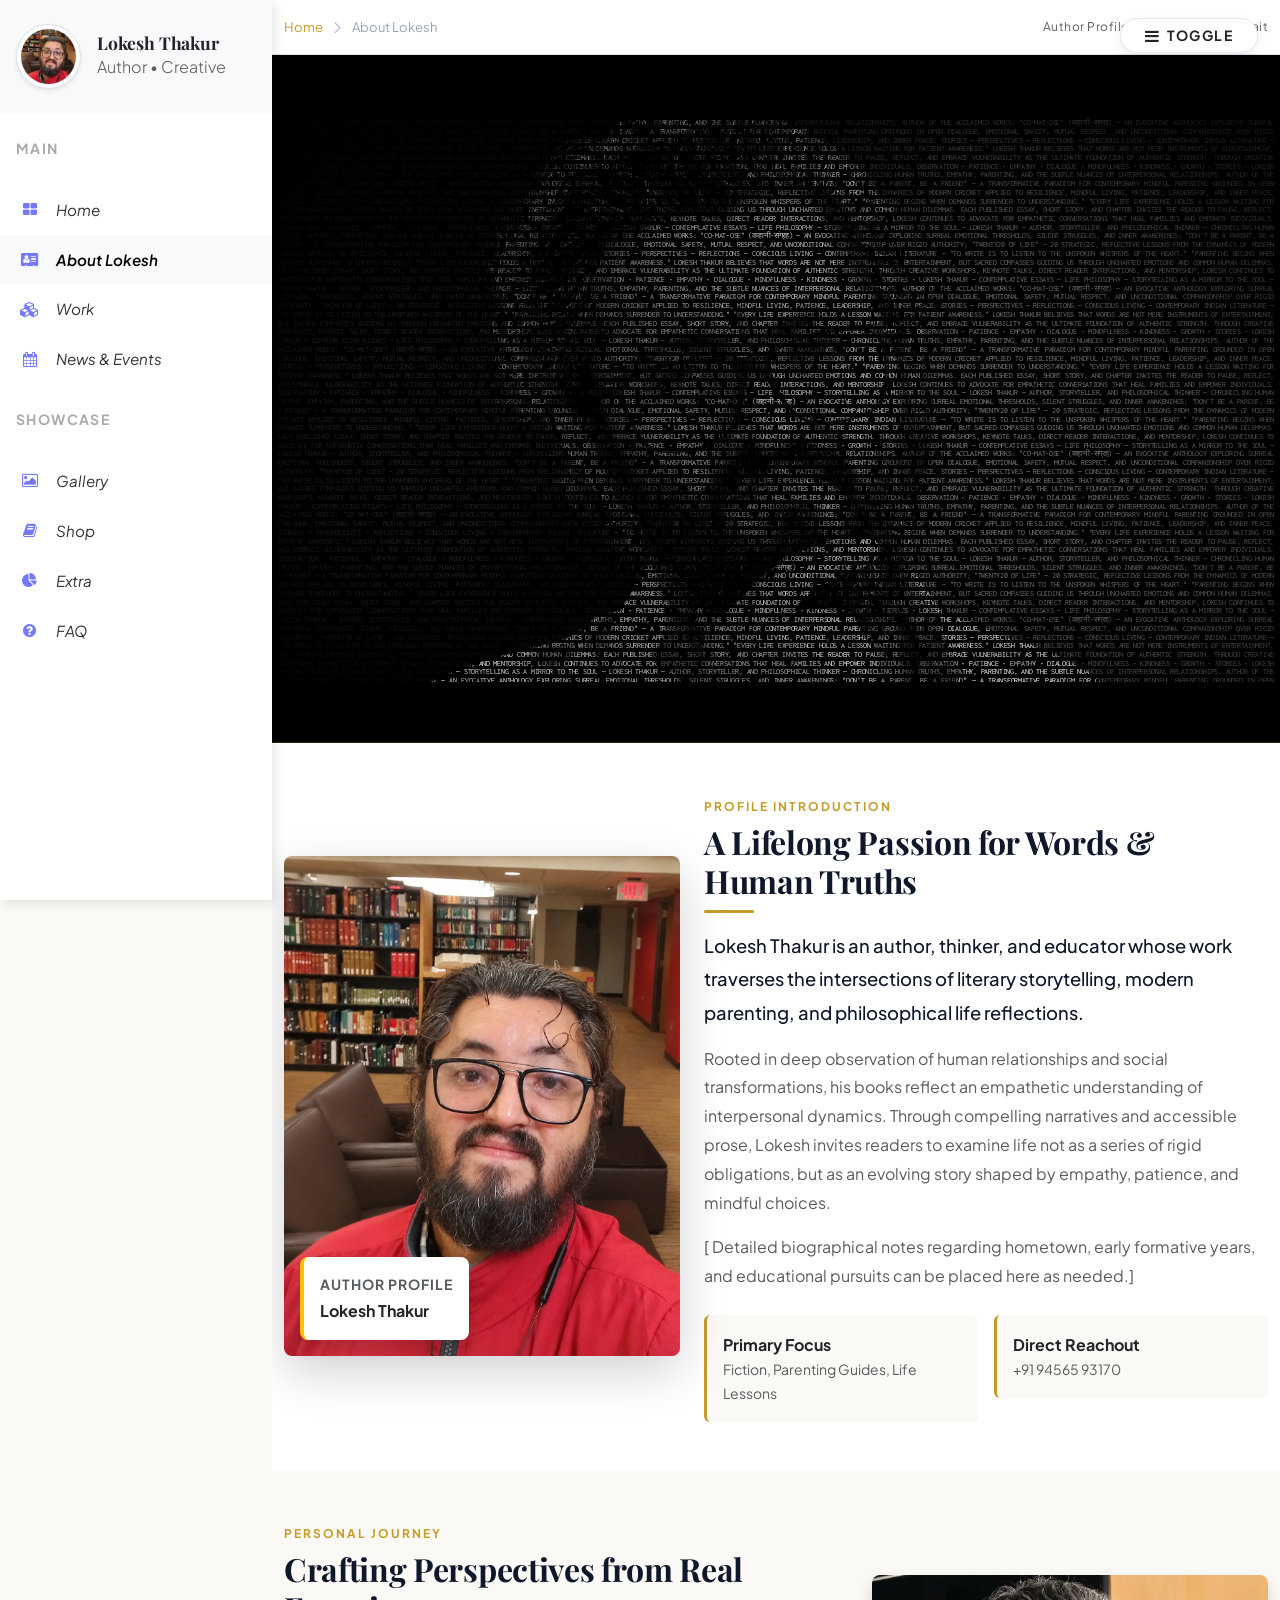
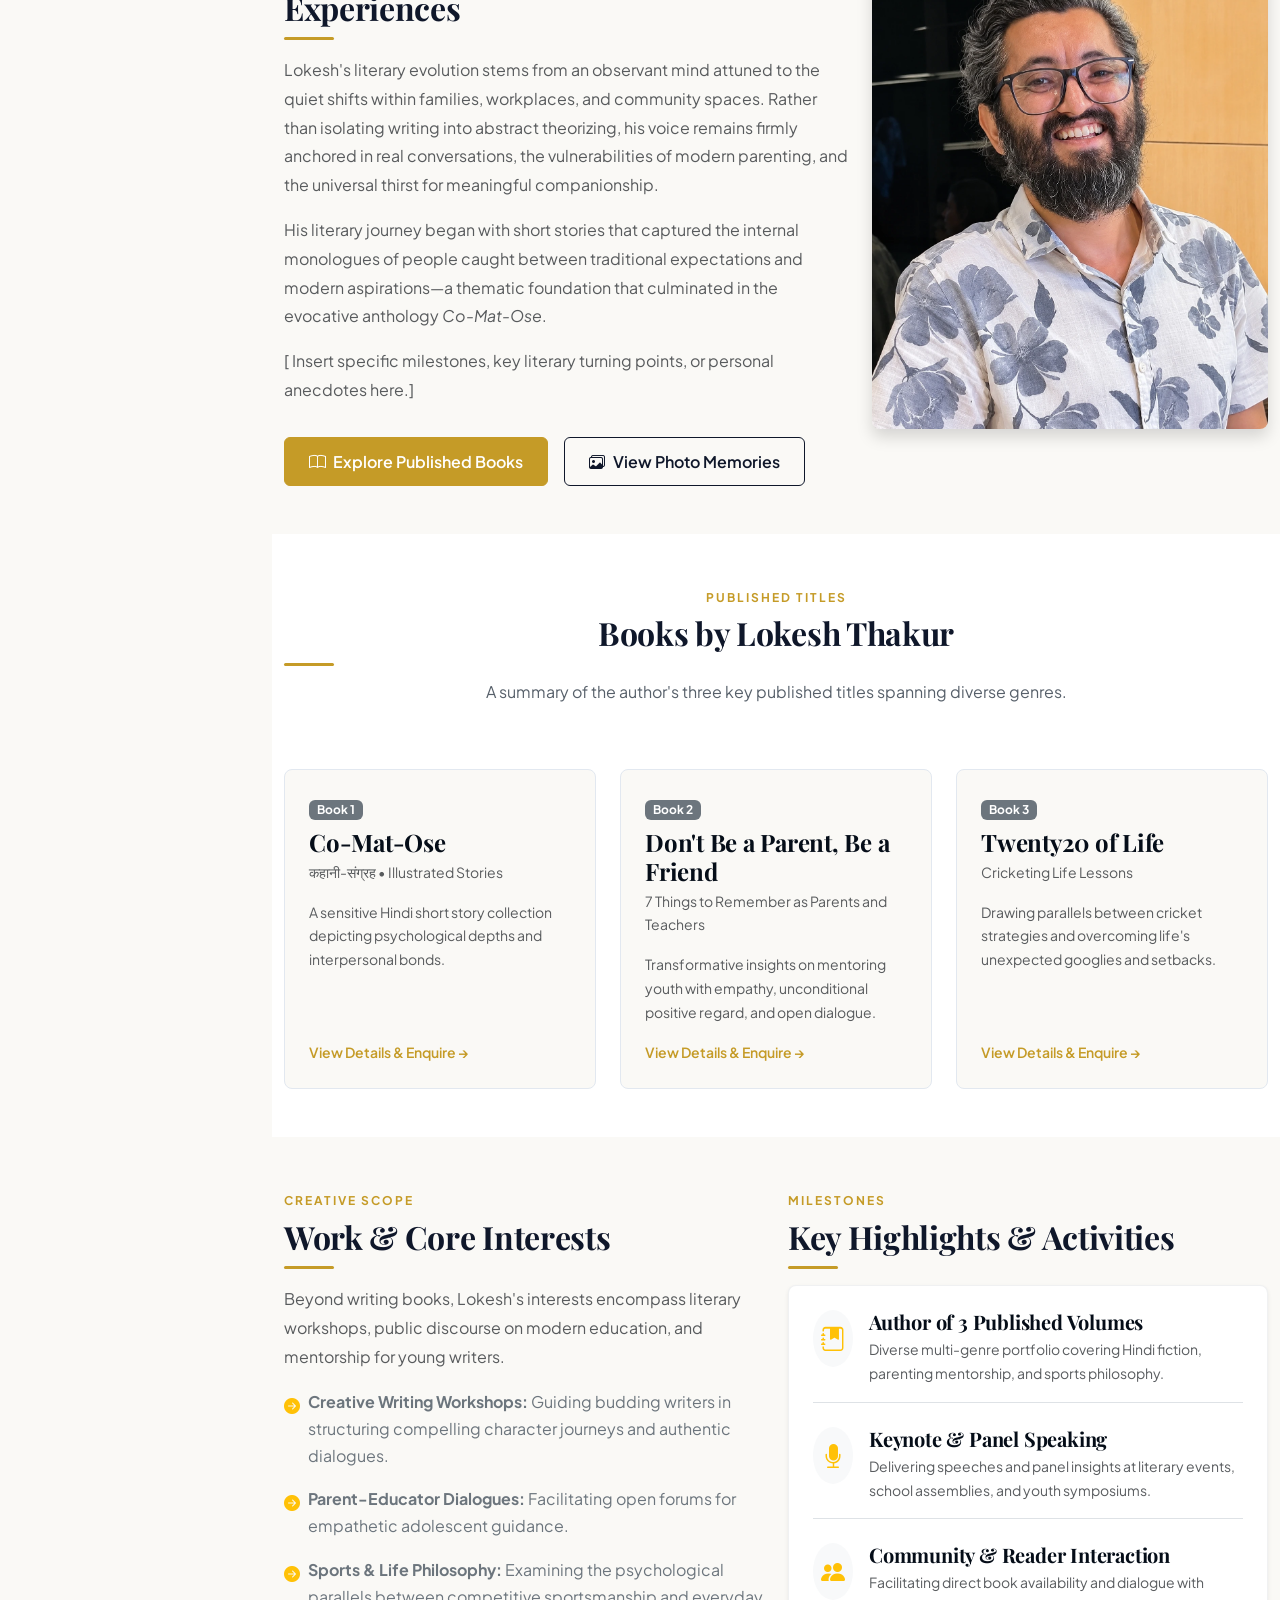
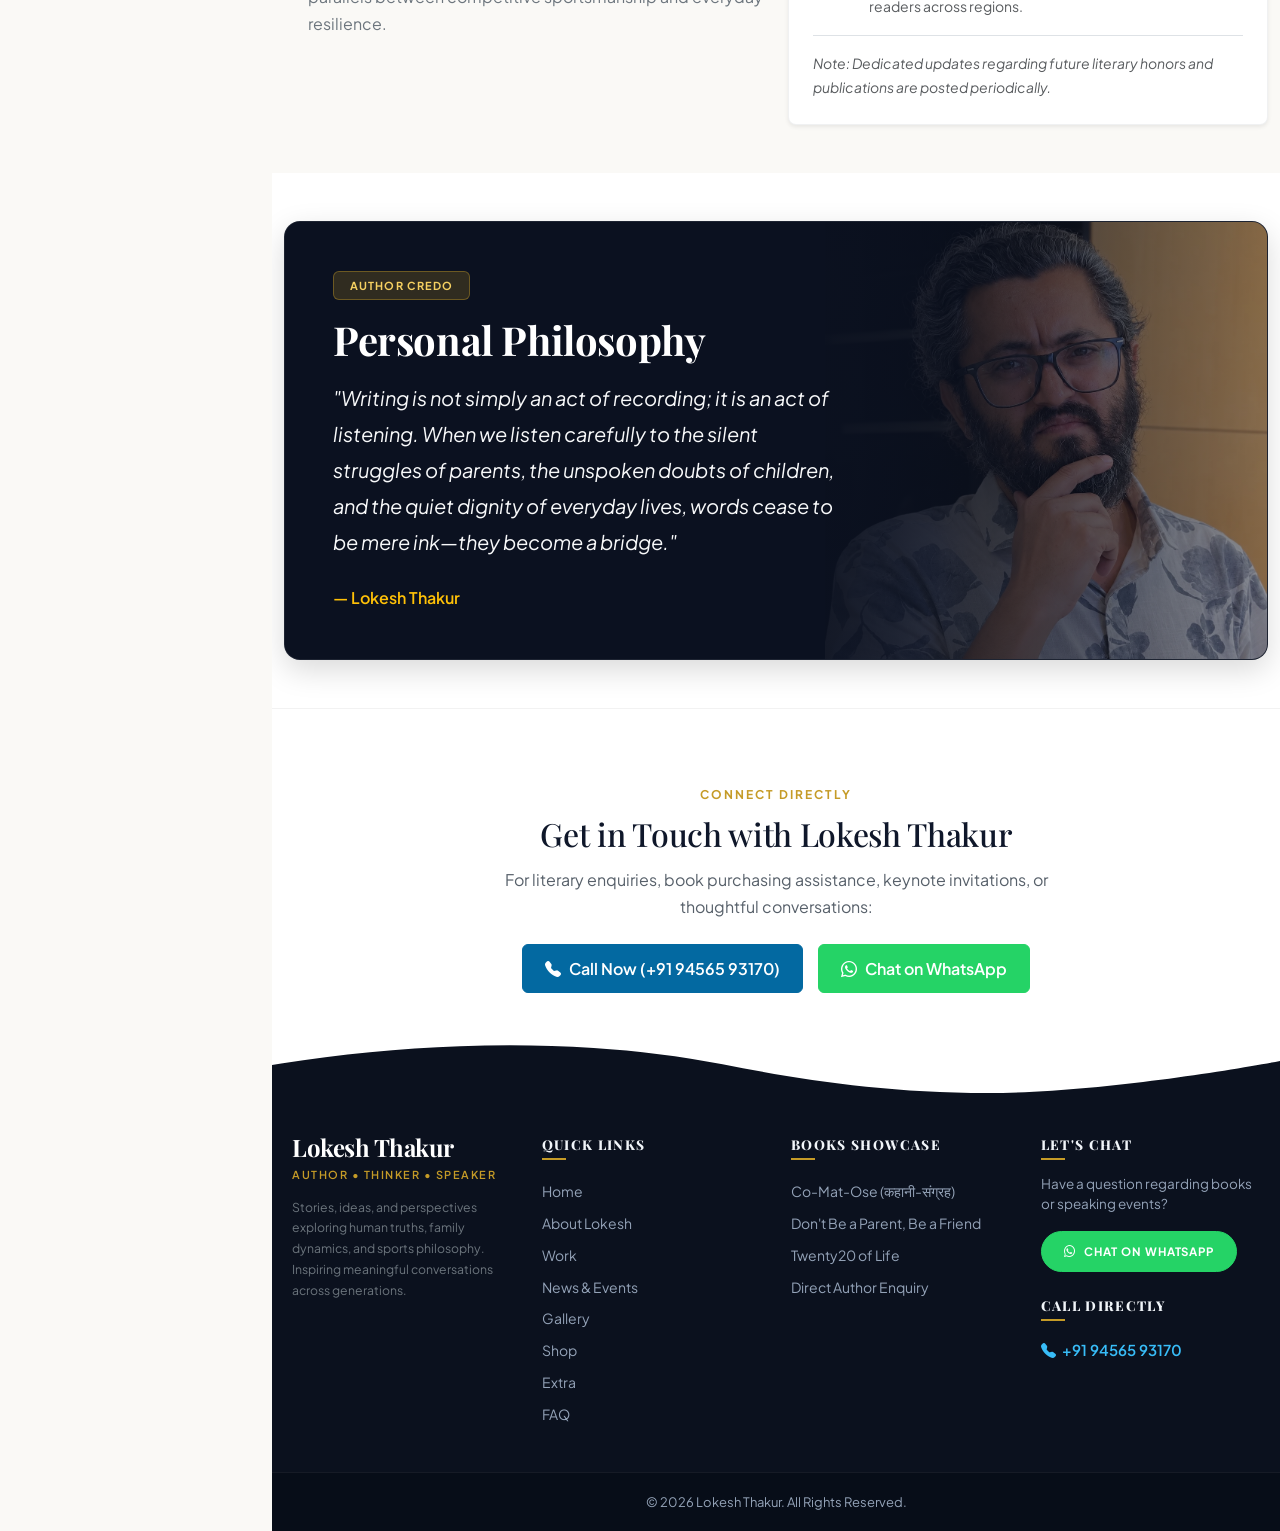
==== commit cf9833c9: "Add Thoughtful Portrait with Glasses to Personal Philosophy section" ====
--- a/about.html
+++ b/about.html
@@ -400,11 +400,15 @@
     ======================================================== -->
     <section class="section py-5" style="background-color: #ffffff;">
       <div class="container" data-aos="fade-up">
-        <div class="p-5 rounded-4 position-relative overflow-hidden" style="background: linear-gradient(135deg, #0f172a 0%, #1e293b 100%); color: #ffffff;">
-          <div class="row align-items-center gy-4">
-            <div class="col-lg-8">
+        <div class="philosophy-card p-4 p-md-5 rounded-4 position-relative overflow-hidden" style="color: #ffffff; min-height: 380px;">
+          <!-- Thoughtful Portrait with Glasses Background -->
+          <img src="Thoughtful Portrait with Glasses.webp" alt="Lokesh Thakur - Thoughtful Portrait with Glasses" class="philosophy-bg-img">
+          <div class="philosophy-gradient-scrim"></div>
+
+          <div class="row align-items-center gy-4 position-relative" style="z-index: 2;">
+            <div class="col-lg-8 col-xl-7">
               <span class="badge mb-3 px-3 py-2 text-uppercase" style="background: rgba(197, 155, 39, 0.2); color: #f5d061; border: 1px solid rgba(197, 155, 39, 0.4); font-size: 11px;">Author Credo</span>
-              <h3 class="display-6 fw-bold mb-3" style="font-family: var(--font-editorial);">Personal Philosophy</h3>
+              <h3 class="display-6 fw-bold mb-3 text-white" style="font-family: var(--font-editorial);">Personal Philosophy</h3>
               
               <!-- EDITABLE: PERSONAL PHILOSOPHY -->
               <blockquote class="fs-5 fst-italic text-light opacity-90 mb-4" style="line-height: 1.8;">
@@ -412,9 +416,6 @@
               </blockquote>
               <div class="fw-semibold text-warning">— Lokesh Thakur</div>
               <!-- END EDITABLE: PERSONAL PHILOSOPHY -->
-            </div>
-            <div class="col-lg-4 text-center">
-              <i class="bi bi-quote display-1" style="color: rgba(197, 155, 39, 0.35);"></i>
             </div>
           </div>
         </div>
--- a/assets/css/custom.css
+++ b/assets/css/custom.css
@@ -1510,6 +1510,47 @@
   }
 }
 
+/* Personal Philosophy Card with Thoughtful Portrait */
+.philosophy-card {
+  background-color: #0b1120;
+  border: 1px solid rgba(255, 255, 255, 0.08);
+  box-shadow: 0 10px 30px rgba(0, 0, 0, 0.15);
+}
+
+.philosophy-card .philosophy-bg-img {
+  position: absolute;
+  right: 0;
+  top: 0;
+  width: 45%;
+  height: 100%;
+  object-fit: cover;
+  object-position: center 20%;
+  opacity: 0.75;
+  transition: opacity 0.3s ease, transform 0.4s ease;
+}
+
+.philosophy-card:hover .philosophy-bg-img {
+  opacity: 0.85;
+  transform: scale(1.02);
+}
+
+.philosophy-card .philosophy-gradient-scrim {
+  position: absolute;
+  inset: 0;
+  background: linear-gradient(90deg, #0b1120 0%, #0b1120 48%, rgba(11, 17, 32, 0.88) 62%, rgba(11, 17, 32, 0.25) 100%);
+  pointer-events: none;
+}
+
+@media (max-width: 991px) {
+  .philosophy-card .philosophy-bg-img {
+    width: 100%;
+    opacity: 0.35;
+  }
+  .philosophy-card .philosophy-gradient-scrim {
+    background: linear-gradient(180deg, rgba(11, 17, 32, 0.92) 0%, rgba(11, 17, 32, 0.85) 60%, rgba(11, 17, 32, 0.6) 100%);
+  }
+}
+
 /*--------------------------------------------------------------
 # Responsive Adjustments
 --------------------------------------------------------------*/
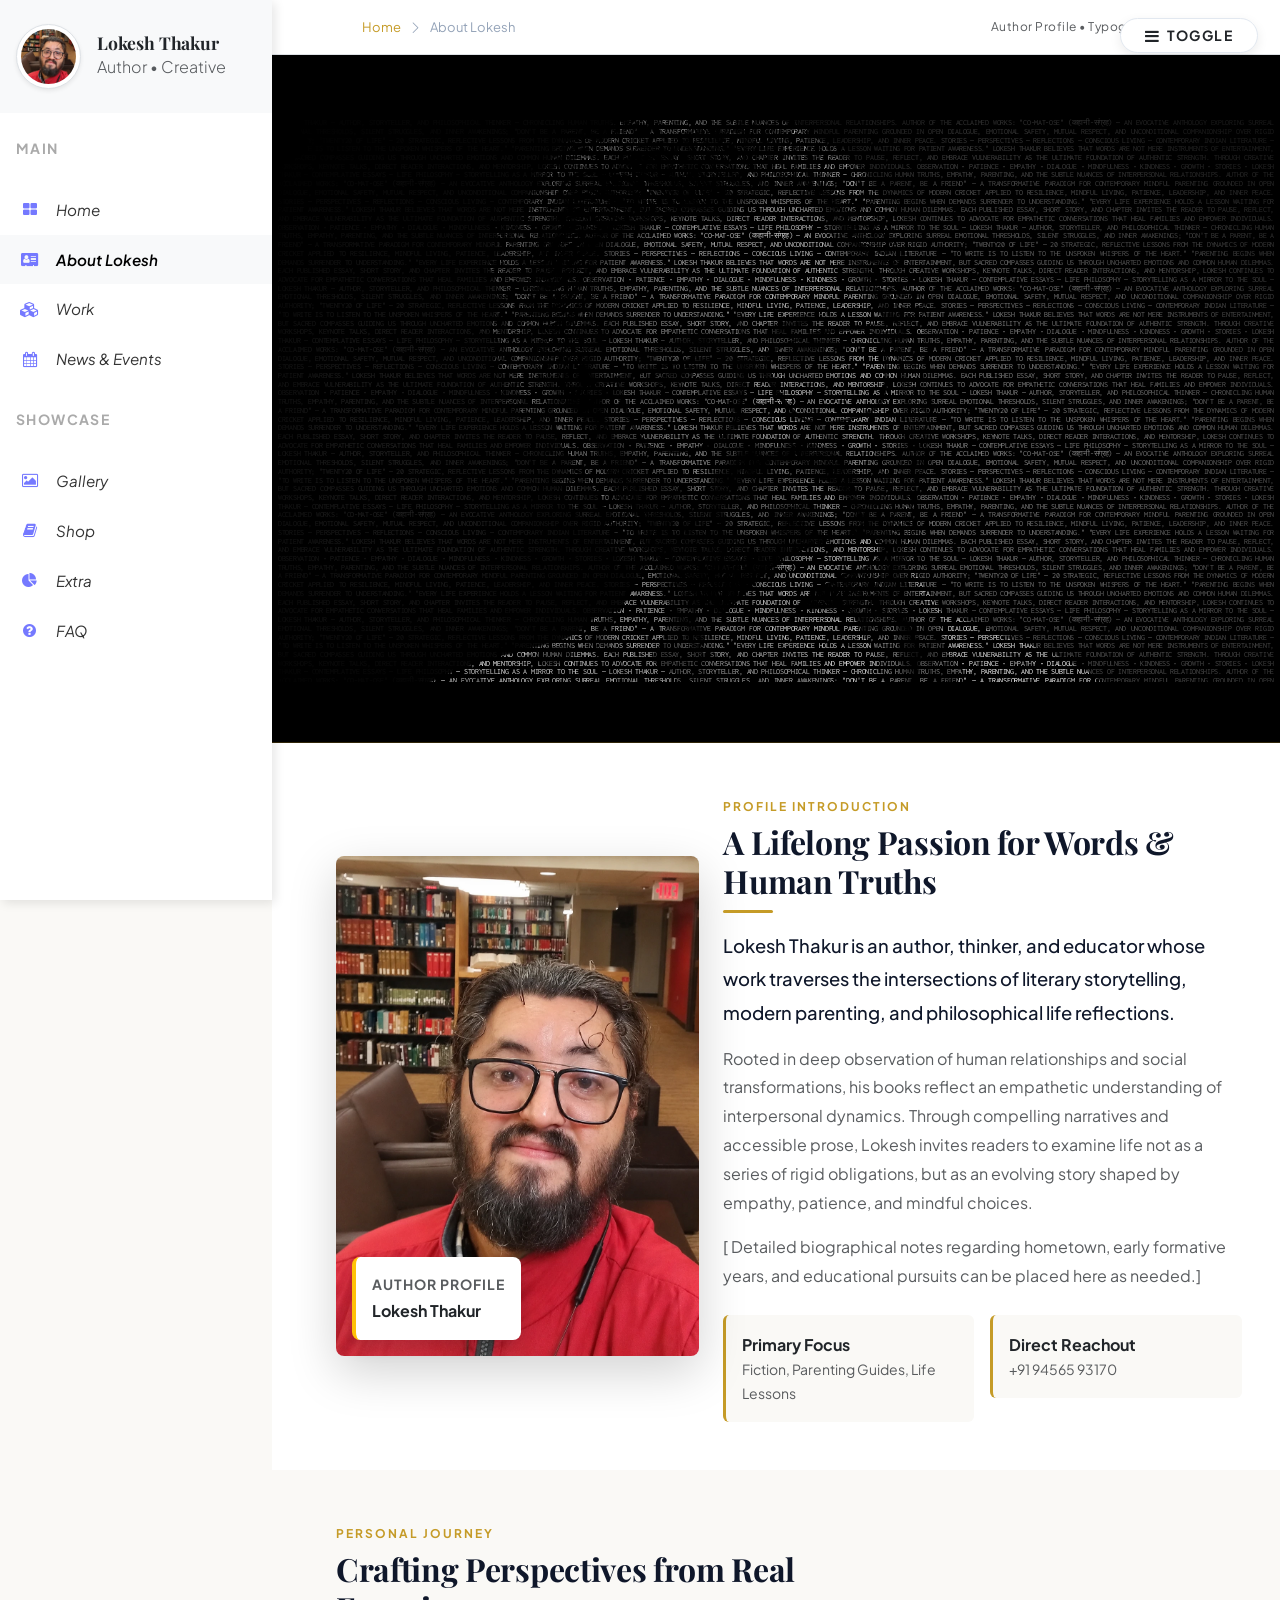
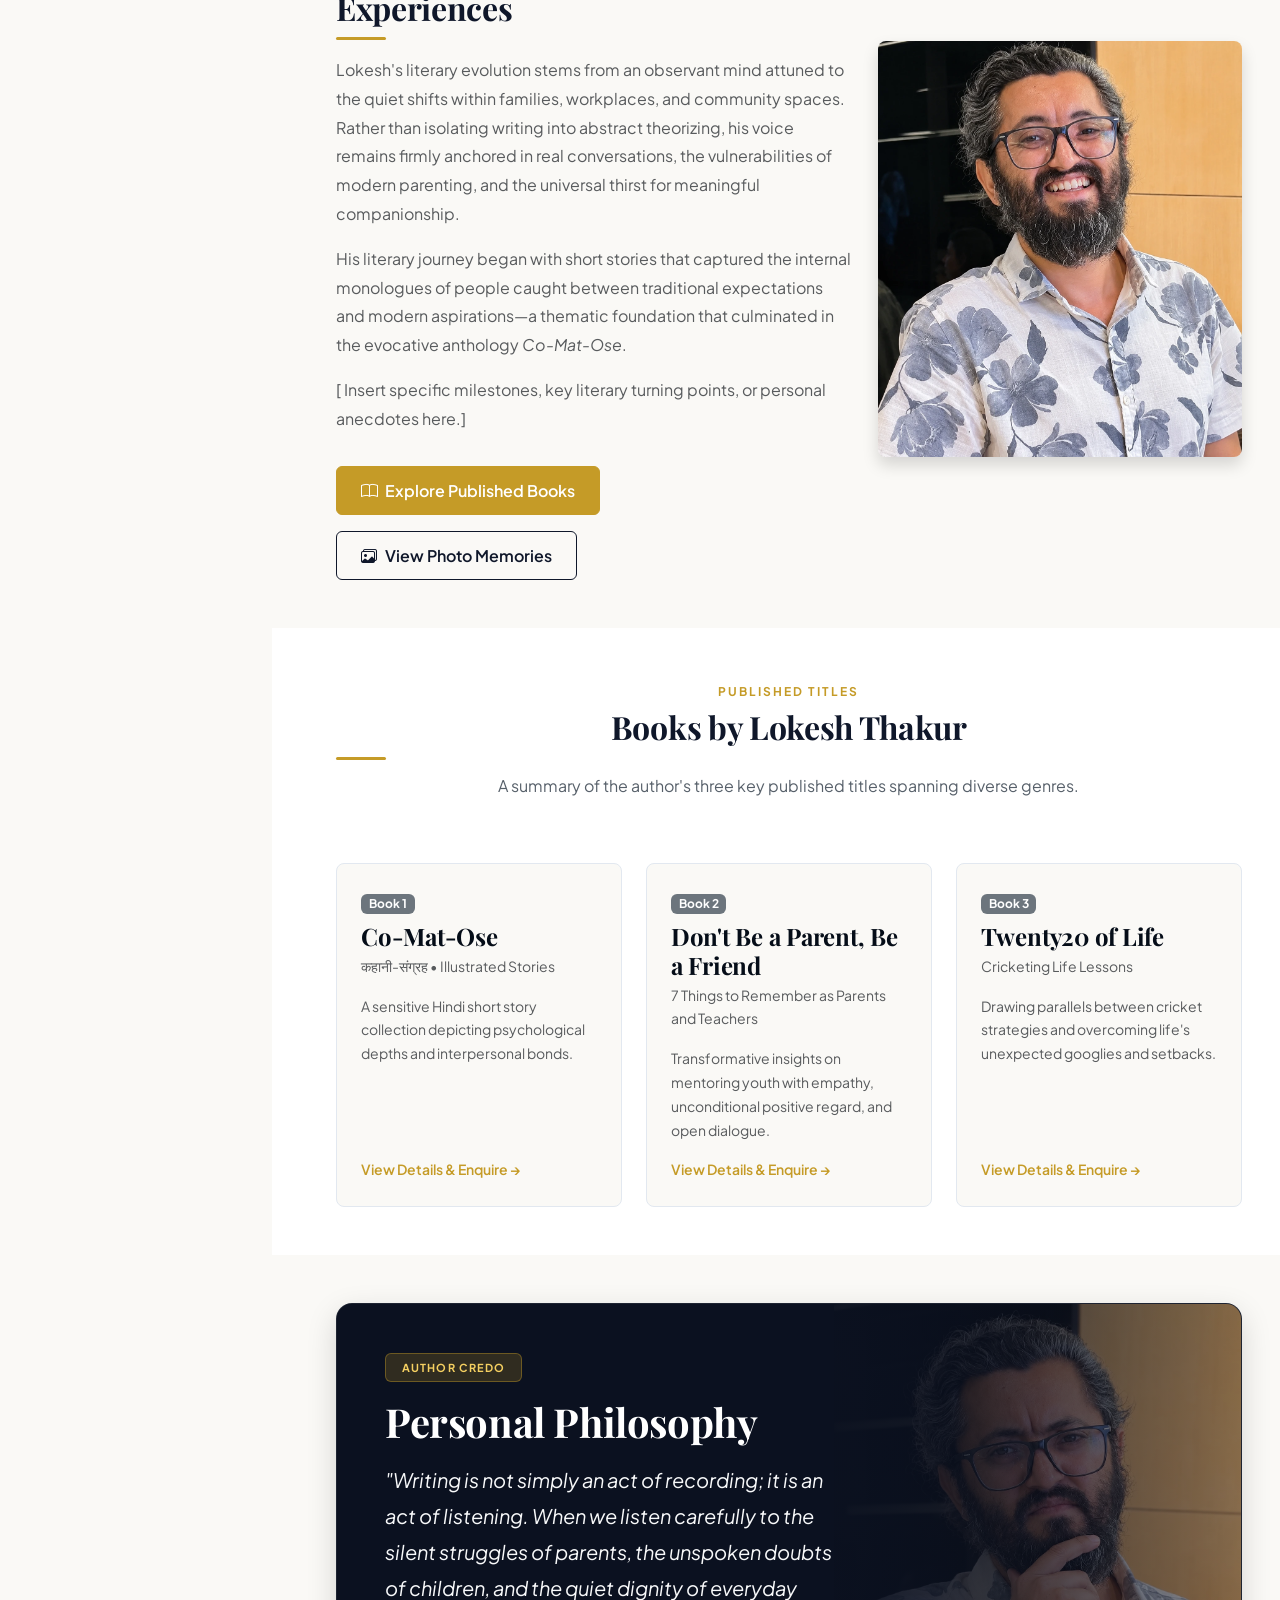
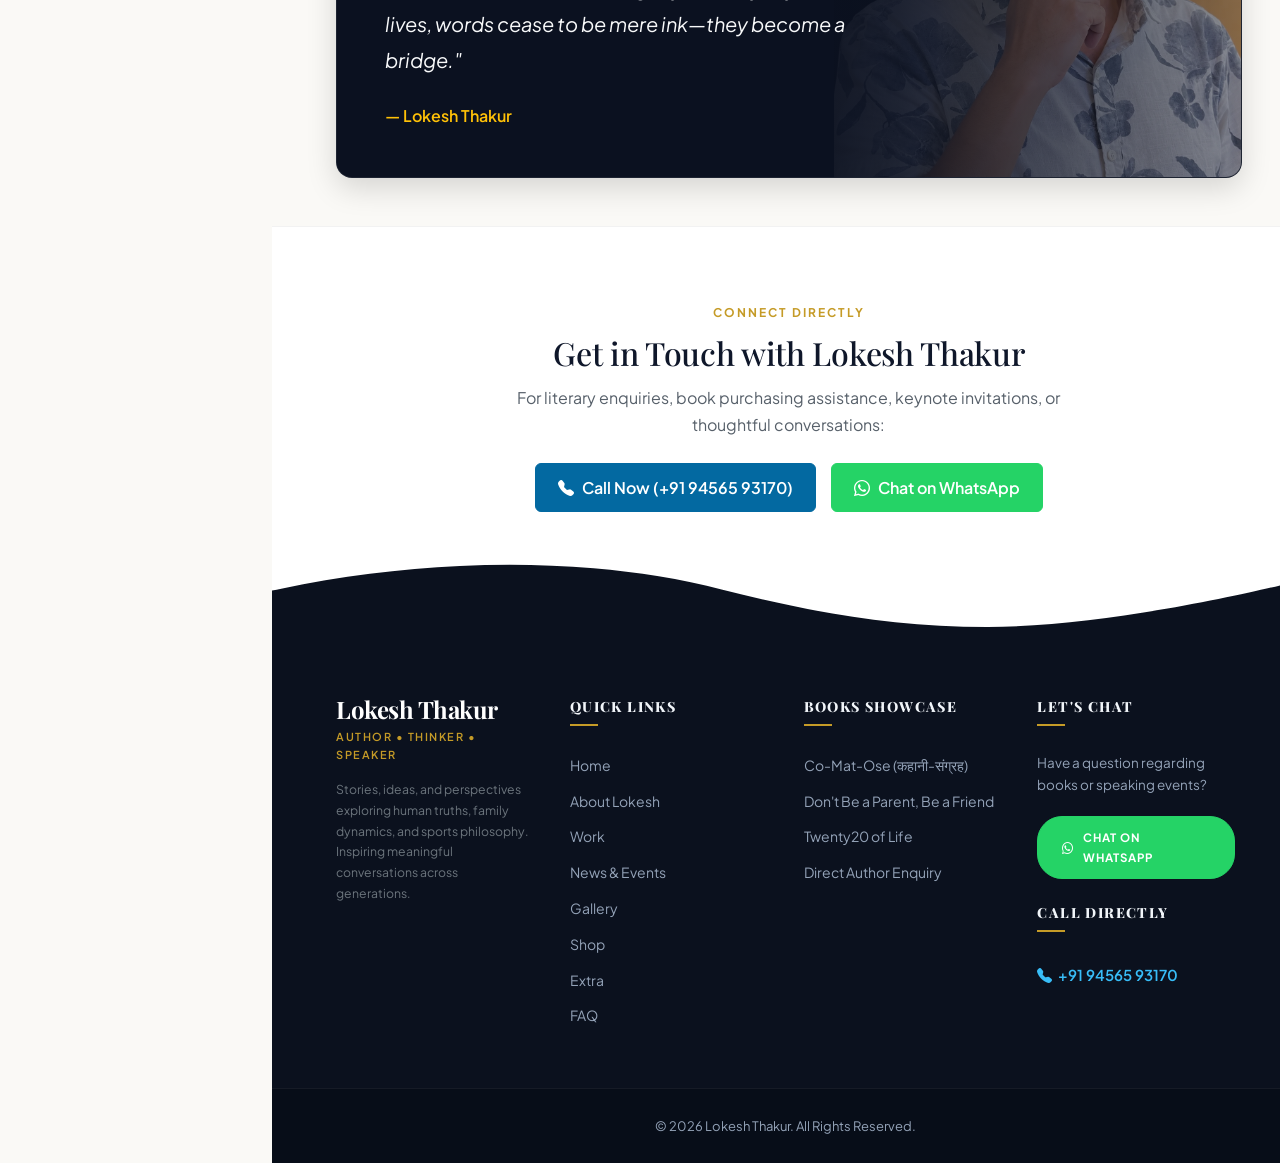
==== commit b8cd6650: "Remove Work & Core Interests and Milestones section from about page" ====
--- a/about.html
+++ b/about.html
@@ -317,88 +317,9 @@
     </section>
 
     <!-- =======================================================
-    # SECTION 6 & 7: WORK, INTERESTS & ACHIEVEMENTS
+    # SECTION 6: PERSONAL PHILOSOPHY
     ======================================================== -->
     <section class="section py-5" style="background-color: var(--lt-bg-cream);">
-      <div class="container" data-aos="fade-up">
-        <div class="row gy-5">
-          <div class="col-lg-6">
-            <div class="section-heading-wrapper mb-3">
-              <span class="section-eyebrow">Creative Scope</span>
-              <h3 class="section-main-title">Work &amp; Core Interests</h3>
-            </div>
-            
-            <!-- EDITABLE: WORK & INTERESTS -->
-            <div class="editable-content-block">
-              <p class="text-muted" style="line-height: 1.8;">
-                Beyond writing books, Lokesh's interests encompass literary workshops, public discourse on modern education, and mentorship for young writers.
-              </p>
-              <ul class="list-unstyled text-secondary">
-                <li class="mb-3 d-flex align-items-start gap-2">
-                  <i class="bi bi-arrow-right-circle-fill text-warning mt-1"></i>
-                  <div><strong>Creative Writing Workshops:</strong> Guiding budding writers in structuring compelling character journeys and authentic dialogues.</div>
-                </li>
-                <li class="mb-3 d-flex align-items-start gap-2">
-                  <i class="bi bi-arrow-right-circle-fill text-warning mt-1"></i>
-                  <div><strong>Parent-Educator Dialogues:</strong> Facilitating open forums for empathetic adolescent guidance.</div>
-                </li>
-                <li class="mb-3 d-flex align-items-start gap-2">
-                  <i class="bi bi-arrow-right-circle-fill text-warning mt-1"></i>
-                  <div><strong>Sports &amp; Life Philosophy:</strong> Examining the psychological parallels between competitive sportsmanship and everyday resilience.</div>
-                </li>
-              </ul>
-            </div>
-            <!-- END EDITABLE: WORK & INTERESTS -->
-          </div>
-
-          <div class="col-lg-6">
-            <div class="section-heading-wrapper mb-3">
-              <span class="section-eyebrow">Milestones</span>
-              <h3 class="section-main-title">Key Highlights &amp; Activities</h3>
-            </div>
-
-            <!-- EDITABLE: ACHIEVEMENTS & HIGHLIGHTS -->
-            <div class="p-4 bg-white rounded-3 shadow-sm border border-secondary border-opacity-10">
-              <div class="d-flex align-items-start gap-3 mb-4 pb-3 border-bottom">
-                <div class="bg-light p-2 rounded-circle text-warning fs-4"><i class="bi bi-journal-bookmark-fill"></i></div>
-                <div>
-                  <h5 class="fw-bold mb-1">Author of 3 Published Volumes</h5>
-                  <p class="text-muted small mb-0">Diverse multi-genre portfolio covering Hindi fiction, parenting mentorship, and sports philosophy.</p>
-                </div>
-              </div>
-
-              <div class="d-flex align-items-start gap-3 mb-4 pb-3 border-bottom">
-                <div class="bg-light p-2 rounded-circle text-warning fs-4"><i class="bi bi-mic-fill"></i></div>
-                <div>
-                  <h5 class="fw-bold mb-1">Keynote &amp; Panel Speaking</h5>
-                  <p class="text-muted small mb-0">Delivering speeches and panel insights at literary events, school assemblies, and youth symposiums.</p>
-                </div>
-              </div>
-
-              <div class="d-flex align-items-start gap-3">
-                <div class="bg-light p-2 rounded-circle text-warning fs-4"><i class="bi bi-people-fill"></i></div>
-                <div>
-                  <h5 class="fw-bold mb-1">Community &amp; Reader Interaction</h5>
-                  <p class="text-muted small mb-0">Facilitating direct book availability and dialogue with readers across regions.</p>
-                </div>
-              </div>
-
-              <!-- EDITABLE: PLACEHOLDER FOR UPCOMING AWARDS OR CREDENTIALS -->
-              <div class="mt-3 pt-3 border-top text-muted small fst-italic">
-                <!-- Additional verifiable awards, honors, or institutional affiliations can be updated here when provided. -->
-                Note: Dedicated updates regarding future literary honors and publications are posted periodically.
-              </div>
-            </div>
-            <!-- END EDITABLE: ACHIEVEMENTS -->
-          </div>
-        </div>
-      </div>
-    </section>
-
-    <!-- =======================================================
-    # SECTION 8: PERSONAL PHILOSOPHY
-    ======================================================== -->
-    <section class="section py-5" style="background-color: #ffffff;">
       <div class="container" data-aos="fade-up">
         <div class="philosophy-card p-4 p-md-5 rounded-4 position-relative overflow-hidden" style="color: #ffffff; min-height: 380px;">
           <!-- Thoughtful Portrait with Glasses Background -->
--- a/assets/css/custom.css
+++ b/assets/css/custom.css
@@ -64,9 +64,36 @@
 .page-content {
   width: calc(100% - 17rem);
   margin-left: 17rem;
-  transition: all 0.4s;
+  transition: all 0.4s ease-in-out;
   min-height: 100vh;
   position: relative;
+}
+
+/* Increased breathing room on the left of main pages and footer when navbar is ON */
+@media (min-width: 769px) {
+  #content:not(.active) .container {
+    padding-left: clamp(2.5rem, 5vw, 5.5rem) !important;
+    padding-right: clamp(1.5rem, 3vw, 3.5rem) !important;
+    transition: padding 0.4s ease-in-out;
+  }
+
+  #content:not(.active) .page-breadcrumb-bar {
+    padding-left: clamp(1rem, 2vw, 2.5rem);
+    padding-right: clamp(1rem, 2vw, 2.5rem);
+    transition: padding 0.4s ease-in-out;
+  }
+
+  #content:not(.active) .footer-content {
+    padding-left: clamp(2.5rem, 5vw, 5.5rem) !important;
+    padding-right: clamp(2rem, 3.5vw, 4rem) !important;
+    transition: padding 0.4s ease-in-out;
+  }
+
+  #content:not(.active) .footer-copyright {
+    padding-left: clamp(2.5rem, 5vw, 5.5rem) !important;
+    padding-right: clamp(2rem, 3.5vw, 4rem) !important;
+    transition: padding 0.4s ease-in-out;
+  }
 }
 
 /* For toggle behavior */
@@ -178,20 +205,58 @@
   box-shadow: 0 6px 16px rgba(0, 0, 0, 0.12) !important;
 }
 
+/* Mobile Drawer Backdrop Overlay */
+.sidebar-backdrop {
+  position: fixed;
+  top: 0;
+  left: 0;
+  width: 100vw;
+  height: 100vh;
+  background-color: rgba(15, 23, 42, 0.65);
+  backdrop-filter: blur(3px);
+  -webkit-backdrop-filter: blur(3px);
+  z-index: 1045;
+  opacity: 0;
+  visibility: hidden;
+  transition: opacity 0.3s ease, visibility 0.3s ease;
+  pointer-events: none;
+}
+
+.sidebar-backdrop.show {
+  opacity: 1;
+  visibility: visible;
+  pointer-events: auto;
+}
+
+body.sidebar-open {
+  overflow: hidden;
+}
+
 @media (max-width: 768px) {
   #sidebar {
     margin-left: -17rem;
+    max-width: 82vw;
+    z-index: 1050;
+    box-shadow: 4px 0 25px rgba(0, 0, 0, 0.35);
   }
   #sidebar.active {
     margin-left: 0;
   }
-  #content {
-    width: 100%;
-    margin: 0;
-  }
+  #content,
   #content.active {
-    margin-left: 17rem;
-    width: calc(100% - 17rem);
+    width: 100% !important;
+    margin-left: 0 !important;
+    margin-right: 0 !important;
+  }
+  .page-content.p-5,
+  #content.p-5 {
+    padding: 1.25rem 0.85rem !important;
+  }
+  #sidebarCollapse {
+    top: 14px;
+    right: 14px;
+    padding: 0.42rem 0.85rem !important;
+    font-size: 0.82rem;
   }
 }
 
@@ -995,7 +1060,7 @@
 .footer-wave-svg {
   background-color: transparent;
   display: block;
-  height: 50px;
+  height: 65px;
   position: relative;
   top: 0;
   margin: 0;
@@ -1014,23 +1079,24 @@
   margin-left: auto;
   margin-right: auto;
   max-width: 1240px;
-  padding: 40px 20px 45px;
+  padding: 68px 30px 60px;
   position: relative;
 }
 
 .footer-content-row {
   display: flex;
   flex-wrap: wrap;
-  margin: 0 -15px;
+  margin: 0 -18px;
+  row-gap: 2.2rem;
 }
 
 .footer-content-column {
   box-sizing: border-box;
-  padding-left: 15px;
-  padding-right: 15px;
+  padding-left: 18px;
+  padding-right: 18px;
   width: 100%;
   color: #fff;
-  margin-bottom: 30px;
+  margin-bottom: 25px;
 }
 
 @media (min-width: 768px) {
@@ -1062,20 +1128,20 @@
   letter-spacing: 1.5px;
   font-weight: 600;
   display: block;
-  margin-bottom: 12px;
+  margin-bottom: 14px;
 }
 
 .footer-menu {
-  margin-top: 20px;
+  margin-top: 8px;
 }
 
 .footer-menu-name {
   color: #f1f5f9;
-  font-size: 13.5px;
+  font-size: 14px;
   font-weight: 800;
   letter-spacing: 0.1em;
   line-height: 18px;
-  margin-bottom: 12px;
+  margin-bottom: 16px;
   margin-top: 0;
   text-transform: uppercase;
   position: relative;
@@ -1085,21 +1151,21 @@
 .footer-menu-name::after {
   content: "";
   display: block;
-  width: 24px;
+  width: 28px;
   height: 2px;
   background-color: var(--lt-gold);
-  margin-top: 5px;
+  margin-top: 8px;
 }
 
 .footer-menu-list {
   list-style: none;
   margin-bottom: 0;
-  margin-top: 8px;
+  margin-top: 10px;
   padding-left: 0;
 }
 
 .footer-menu-list li {
-  margin-top: 8px;
+  margin-top: 12px;
 }
 
 .footer-menu-list li a {
@@ -1116,17 +1182,17 @@
 }
 
 .footer-call-to-action {
-  margin-top: 15px;
+  margin-top: 8px;
   margin-bottom: 22px;
 }
 
 .footer-call-to-action-title {
   color: #f1f5f9;
-  font-size: 13.5px;
+  font-size: 14px;
   font-weight: 800;
   letter-spacing: 0.1em;
   line-height: 18px;
-  margin-bottom: 8px;
+  margin-bottom: 16px;
   margin-top: 0;
   text-transform: uppercase;
   position: relative;
@@ -1136,18 +1202,18 @@
 .footer-call-to-action-title::after {
   content: "";
   display: block;
-  width: 24px;
+  width: 28px;
   height: 2px;
   background-color: var(--lt-gold);
-  margin-top: 5px;
+  margin-top: 8px;
 }
 
 .footer-call-to-action-description {
   color: #94a3b8;
   font-size: 13.5px;
-  margin-top: 6px;
-  margin-bottom: 16px;
-  line-height: 1.5;
+  margin-top: 10px;
+  margin-bottom: 20px;
+  line-height: 1.65;
 }
 
 .footer-call-to-action-button {
@@ -1160,7 +1226,7 @@
   font-size: 11.5px;
   font-weight: 700;
   letter-spacing: 0.08em;
-  padding: 10px 22px;
+  padding: 11px 24px;
   text-decoration: none;
   text-transform: uppercase;
   transition: all 0.25s ease;
@@ -1176,7 +1242,7 @@
 }
 
 .footer-call-to-action-link-wrapper {
-  margin-top: 8px;
+  margin-top: 14px;
 }
 
 .footer-call-to-action-link {
@@ -1198,7 +1264,7 @@
 .footer-copyright {
   background-color: #070d18;
   color: #94a3b8;
-  padding: 18px 25px;
+  padding: 26px 30px;
   text-align: center;
   border-top: 1px solid rgba(255, 255, 255, 0.06);
 }
@@ -1562,23 +1628,106 @@
 }
 
 @media (max-width: 768px) {
+  /* Page Titles & Headers */
   .page-title-banner {
-    padding: 35px 0 28px 0;
+    padding: 32px 0 24px 0;
   }
   .page-title-banner h1 {
-    font-size: 28px;
-  }
+    font-size: 26px;
+  }
+  .page-breadcrumb-bar {
+    padding: 8px 12px;
+    font-size: 0.82rem;
+  }
+  .page-breadcrumb {
+    font-size: 0.82rem;
+  }
+
+  /* Section Titles */
   .section-main-title {
-    font-size: 26px;
-  }
+    font-size: 25px;
+  }
+
+  /* Hero Section */
+  .hero {
+    min-height: auto;
+    padding: 85px 0 60px 0;
+  }
+  .hero-title-animated {
+    font-size: clamp(2rem, 7.5vw, 2.9rem);
+  }
+  .hero-author-pill {
+    font-size: 0.82rem;
+    padding: 6px 14px;
+    margin-bottom: 0.75rem;
+  }
+  .hero-quote-box {
+    margin-top: 1.25rem;
+    padding: 1rem 1.15rem;
+  }
+  .hero-cta-group {
+    display: flex;
+    flex-direction: column;
+    gap: 10px;
+    width: 100%;
+  }
+  .hero-cta-group .btn {
+    width: 100%;
+    justify-content: center;
+  }
+
+  /* Book and Media Cards */
   .book-cover-container {
-    min-height: 300px;
-    padding: 20px 15px;
+    min-height: 280px;
+    padding: 18px 12px;
   }
   .book-cover-container img {
-    max-height: 260px;
+    max-height: 240px;
   }
   .event-spotlight-content {
-    padding: 24px;
-  }
-}
+    padding: 20px;
+  }
+
+  /* Responsive Footer */
+  .footer-wave-svg {
+    height: 40px;
+  }
+  .footer-content {
+    padding: 45px 16px 35px;
+  }
+  .footer-content-row {
+    margin: 0 -10px;
+    row-gap: 1.8rem;
+  }
+  .footer-content-column {
+    margin-bottom: 25px;
+    padding-left: 10px;
+    padding-right: 10px;
+  }
+  .footer-copyright {
+    padding: 20px 16px;
+  }
+
+  /* Personal Philosophy Card */
+  .philosophy-card {
+    padding: 2rem 1.25rem !important;
+  }
+  .philosophy-card blockquote {
+    font-size: 1.05rem !important;
+    line-height: 1.6;
+  }
+}
+
+@media (max-width: 576px) {
+  .page-content.p-5,
+  #content.p-5 {
+    padding: 1rem 0.65rem !important;
+  }
+  .section-main-title {
+    font-size: 22px;
+  }
+  .footer-call-to-action-button {
+    width: 100%;
+    justify-content: center;
+  }
+}
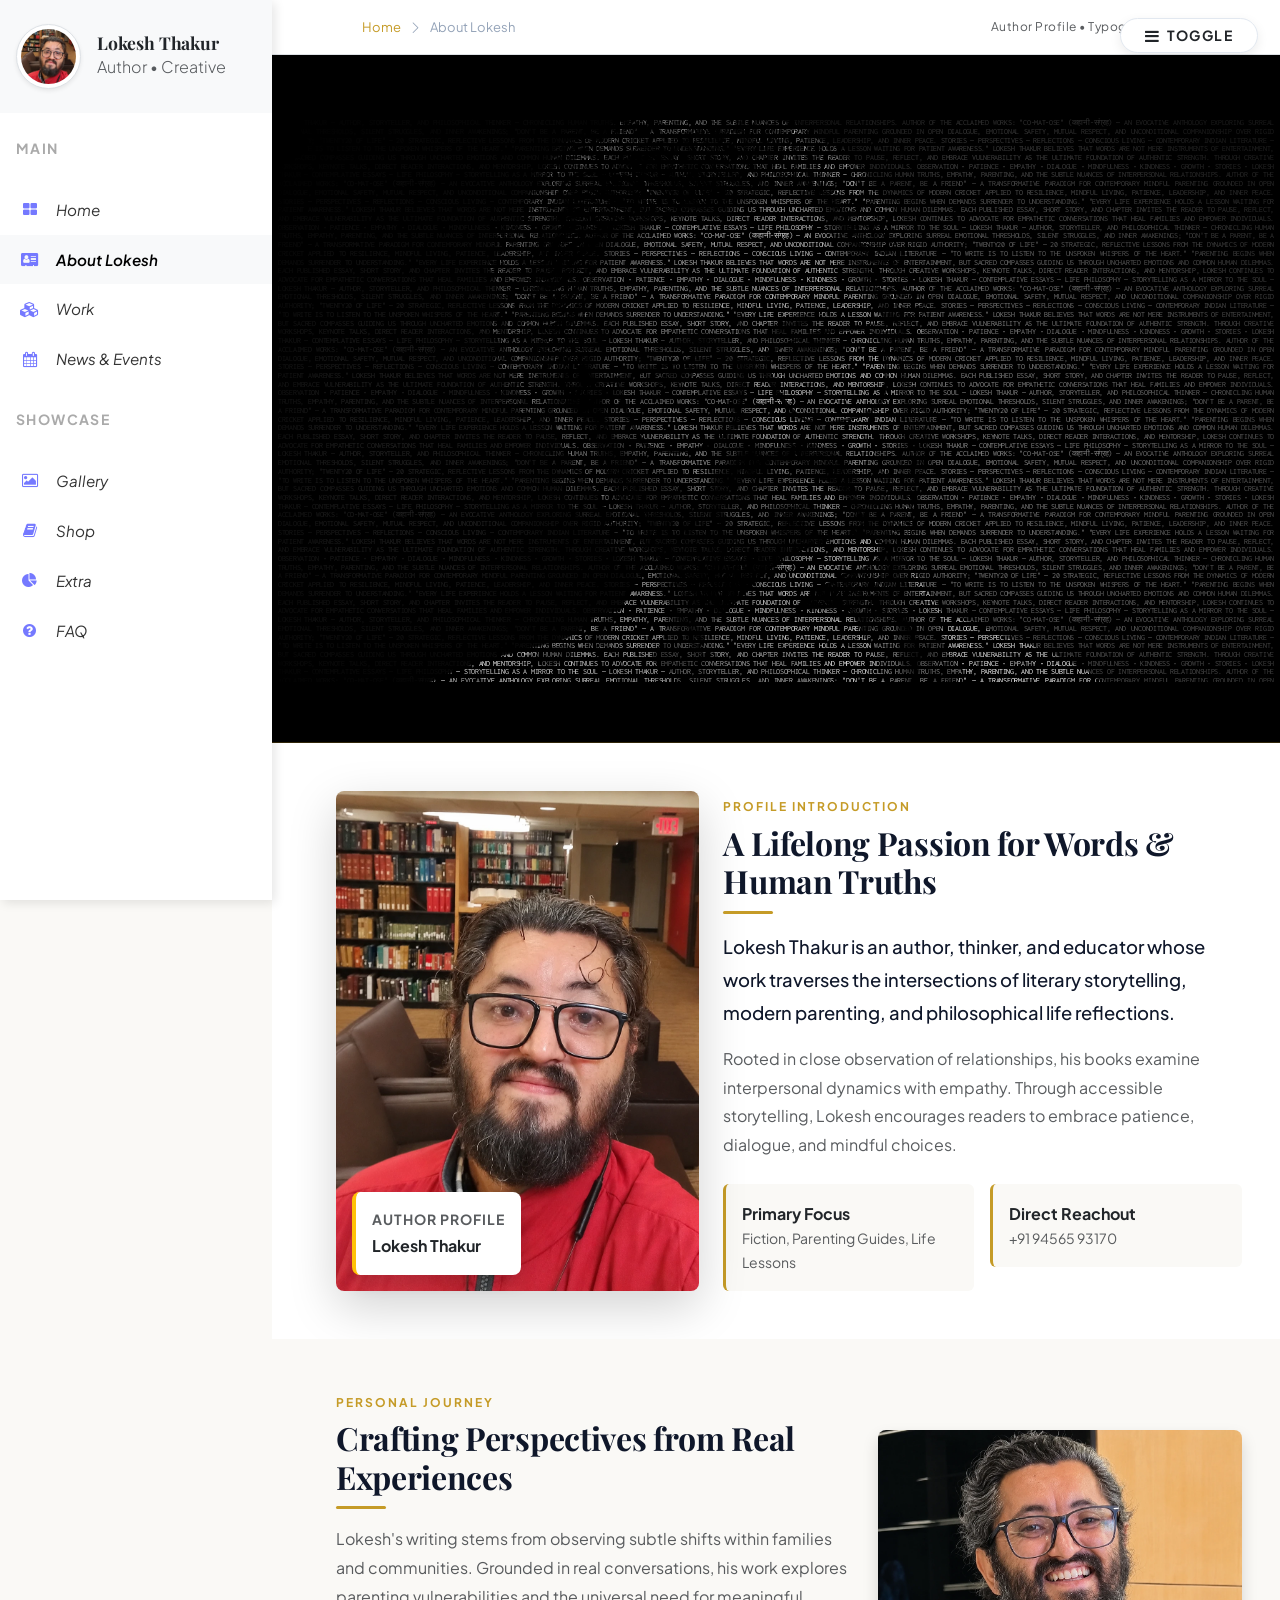
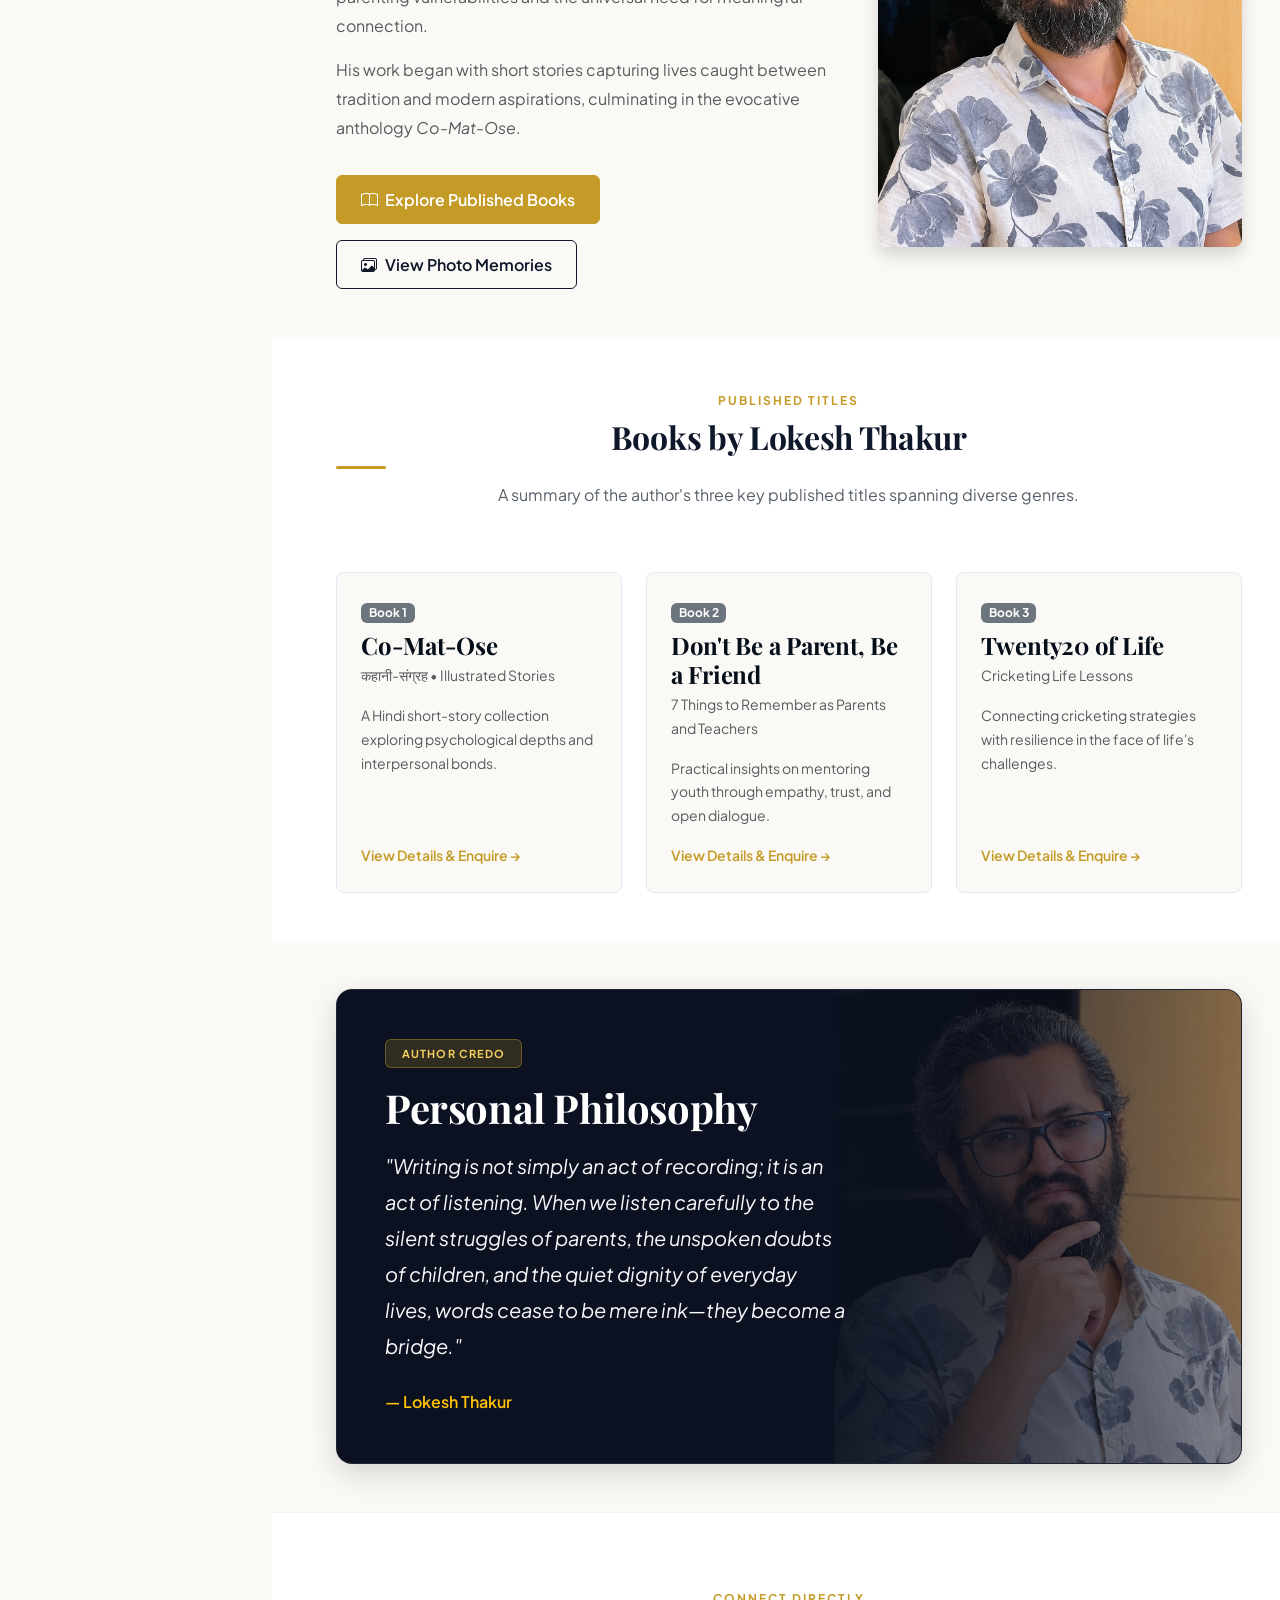
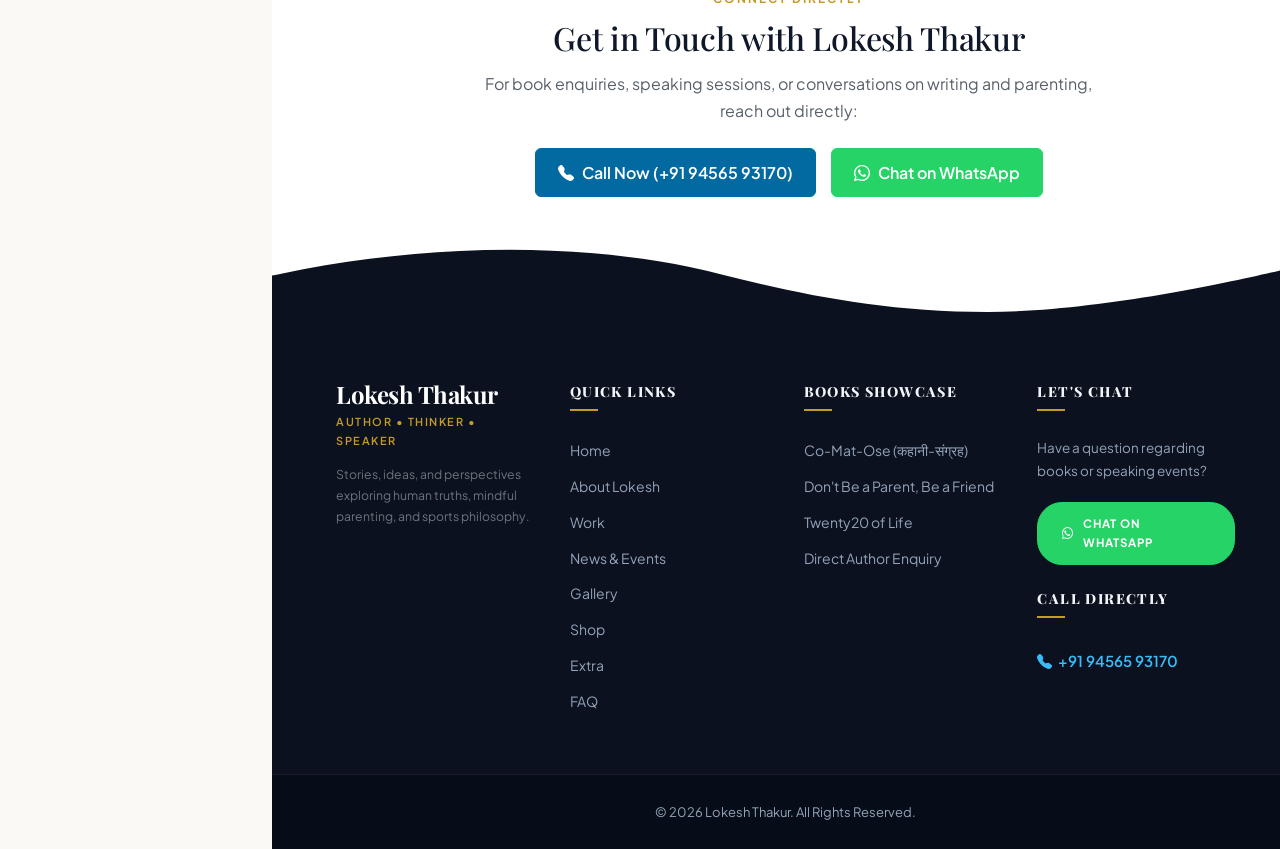
==== commit ab26db6a: "Tighten and reduce prose by 15% across all 8 pages for concise, impactful copy" ====
--- a/about.html
+++ b/about.html
@@ -183,10 +183,7 @@
                 Lokesh Thakur is an author, thinker, and educator whose work traverses the intersections of literary storytelling, modern parenting, and philosophical life reflections.
               </p>
               <p class="text-muted" style="line-height: 1.8;">
-                Rooted in deep observation of human relationships and social transformations, his books reflect an empathetic understanding of interpersonal dynamics. Through compelling narratives and accessible prose, Lokesh invites readers to examine life not as a series of rigid obligations, but as an evolving story shaped by empathy, patience, and mindful choices.
-              </p>
-              <p class="text-muted" style="line-height: 1.8;">
-                [<!-- EDITABLE: BIOGRAPHY EXPANSION PLACEHOLDER --> Detailed biographical notes regarding hometown, early formative years, and educational pursuits can be placed here as needed.]
+                Rooted in close observation of relationships, his books examine interpersonal dynamics with empathy. Through accessible storytelling, Lokesh encourages readers to embrace patience, dialogue, and mindful choices.
               </p>
             </div>
             <!-- END EDITABLE: AUTHOR BIOGRAPHY -->
@@ -229,13 +226,10 @@
             <!-- EDITABLE: PERSONAL JOURNEY -->
             <div class="editable-content-block">
               <p class="text-muted" style="line-height: 1.8;">
-                Lokesh's literary evolution stems from an observant mind attuned to the quiet shifts within families, workplaces, and community spaces. Rather than isolating writing into abstract theorizing, his voice remains firmly anchored in real conversations, the vulnerabilities of modern parenting, and the universal thirst for meaningful companionship.
+                Lokesh's writing stems from observing subtle shifts within families and communities. Grounded in real conversations, his work explores parenting vulnerabilities and the universal need for meaningful connection.
               </p>
               <p class="text-muted" style="line-height: 1.8;">
-                His literary journey began with short stories that captured the internal monologues of people caught between traditional expectations and modern aspirations—a thematic foundation that culminated in the evocative anthology <em>Co-Mat-Ose</em>.
-              </p>
-              <p class="text-muted" style="line-height: 1.8;">
-                [<!-- EDITABLE: JOURNEY DETAILS PLACEHOLDER --> Insert specific milestones, key literary turning points, or personal anecdotes here.]
+                His work began with short stories capturing lives caught between tradition and modern aspirations, culminating in the evocative anthology <em>Co-Mat-Ose</em>.
               </p>
             </div>
             <!-- END EDITABLE: PERSONAL JOURNEY -->
@@ -272,7 +266,7 @@
                 <h4 class="fw-bold mb-1" style="font-family: var(--font-editorial);">Co-Mat-Ose</h4>
                 <div class="text-muted small mb-3">कहानी-संग्रह &bull; Illustrated Stories</div>
                 <p class="text-muted small mb-3">
-                  A sensitive Hindi short story collection depicting psychological depths and interpersonal bonds.
+                  A Hindi short-story collection exploring psychological depths and interpersonal bonds.
                 </p>
               </div>
               <a href="shop.html#book-comatose" class="fw-semibold small text-decoration-none" style="color: var(--lt-gold);">
@@ -288,7 +282,7 @@
                 <h4 class="fw-bold mb-1" style="font-family: var(--font-editorial);">Don't Be a Parent, Be a Friend</h4>
                 <div class="text-muted small mb-3">7 Things to Remember as Parents and Teachers</div>
                 <p class="text-muted small mb-3">
-                  Transformative insights on mentoring youth with empathy, unconditional positive regard, and open dialogue.
+                  Practical insights on mentoring youth through empathy, trust, and open dialogue.
                 </p>
               </div>
               <a href="shop.html#book-parent" class="fw-semibold small text-decoration-none" style="color: var(--lt-gold);">
@@ -304,7 +298,7 @@
                 <h4 class="fw-bold mb-1" style="font-family: var(--font-editorial);">Twenty20 of Life</h4>
                 <div class="text-muted small mb-3">Cricketing Life Lessons</div>
                 <p class="text-muted small mb-3">
-                  Drawing parallels between cricket strategies and overcoming life's unexpected googlies and setbacks.
+                  Connecting cricketing strategies with resilience in the face of life's challenges.
                 </p>
               </div>
               <a href="shop.html#book-twenty20" class="fw-semibold small text-decoration-none" style="color: var(--lt-gold);">
@@ -351,7 +345,7 @@
         <span class="section-eyebrow" style="color: var(--lt-gold);">Connect Directly</span>
         <h2 class="text-white mt-1">Get in Touch with Lokesh Thakur</h2>
         <p>
-          For literary enquiries, book purchasing assistance, keynote invitations, or thoughtful conversations:
+          For book enquiries, speaking sessions, or conversations on writing and parenting, reach out directly:
         </p>
         <div class="contact-cta-buttons">
           <a href="tel:+919456593170" class="btn-call-direct">
@@ -384,7 +378,7 @@
               <span class="footer-logo-subtitle">Author &bull; Thinker &bull; Speaker</span>
             </div>
             <p class="text-secondary small mb-0" style="line-height: 1.7;">
-              Stories, ideas, and perspectives exploring human truths, family dynamics, and sports philosophy. Inspiring meaningful conversations across generations.
+              Stories, ideas, and perspectives exploring human truths, mindful parenting, and sports philosophy.
             </p>
           </div>
 
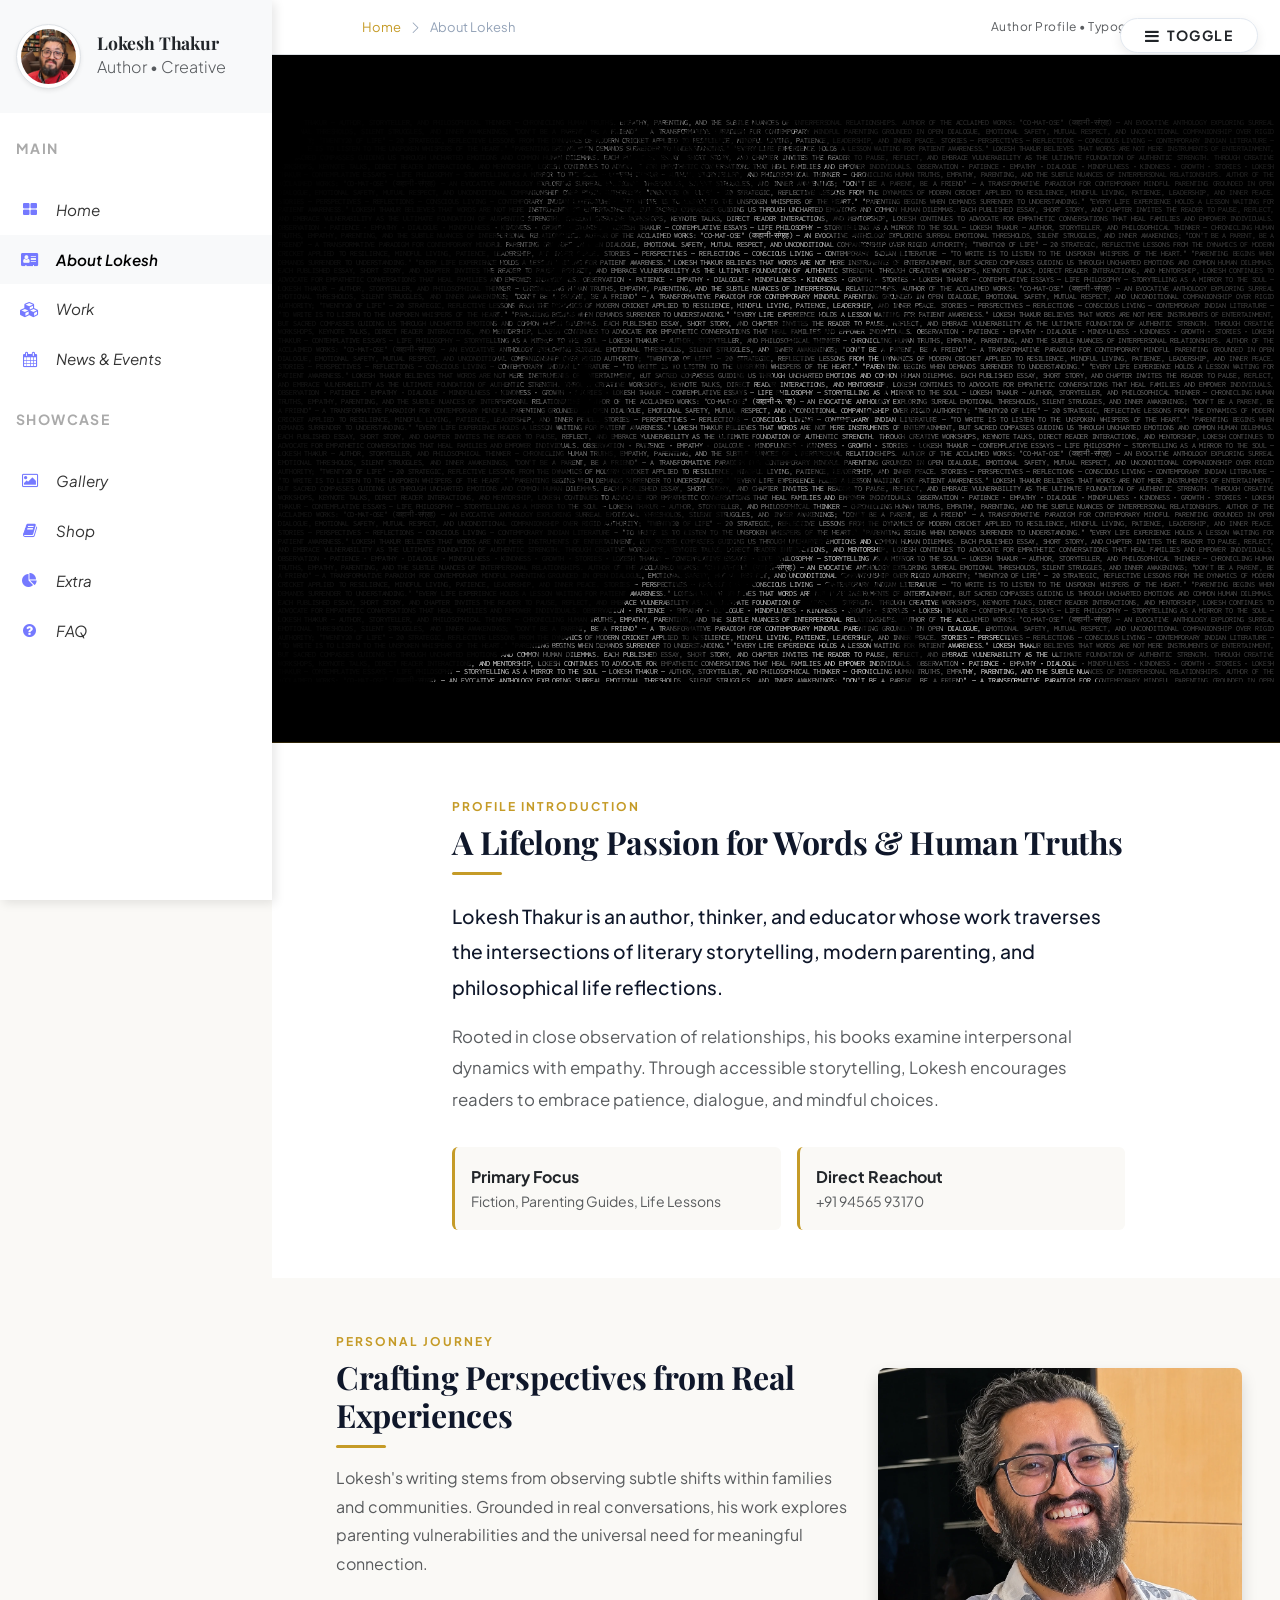
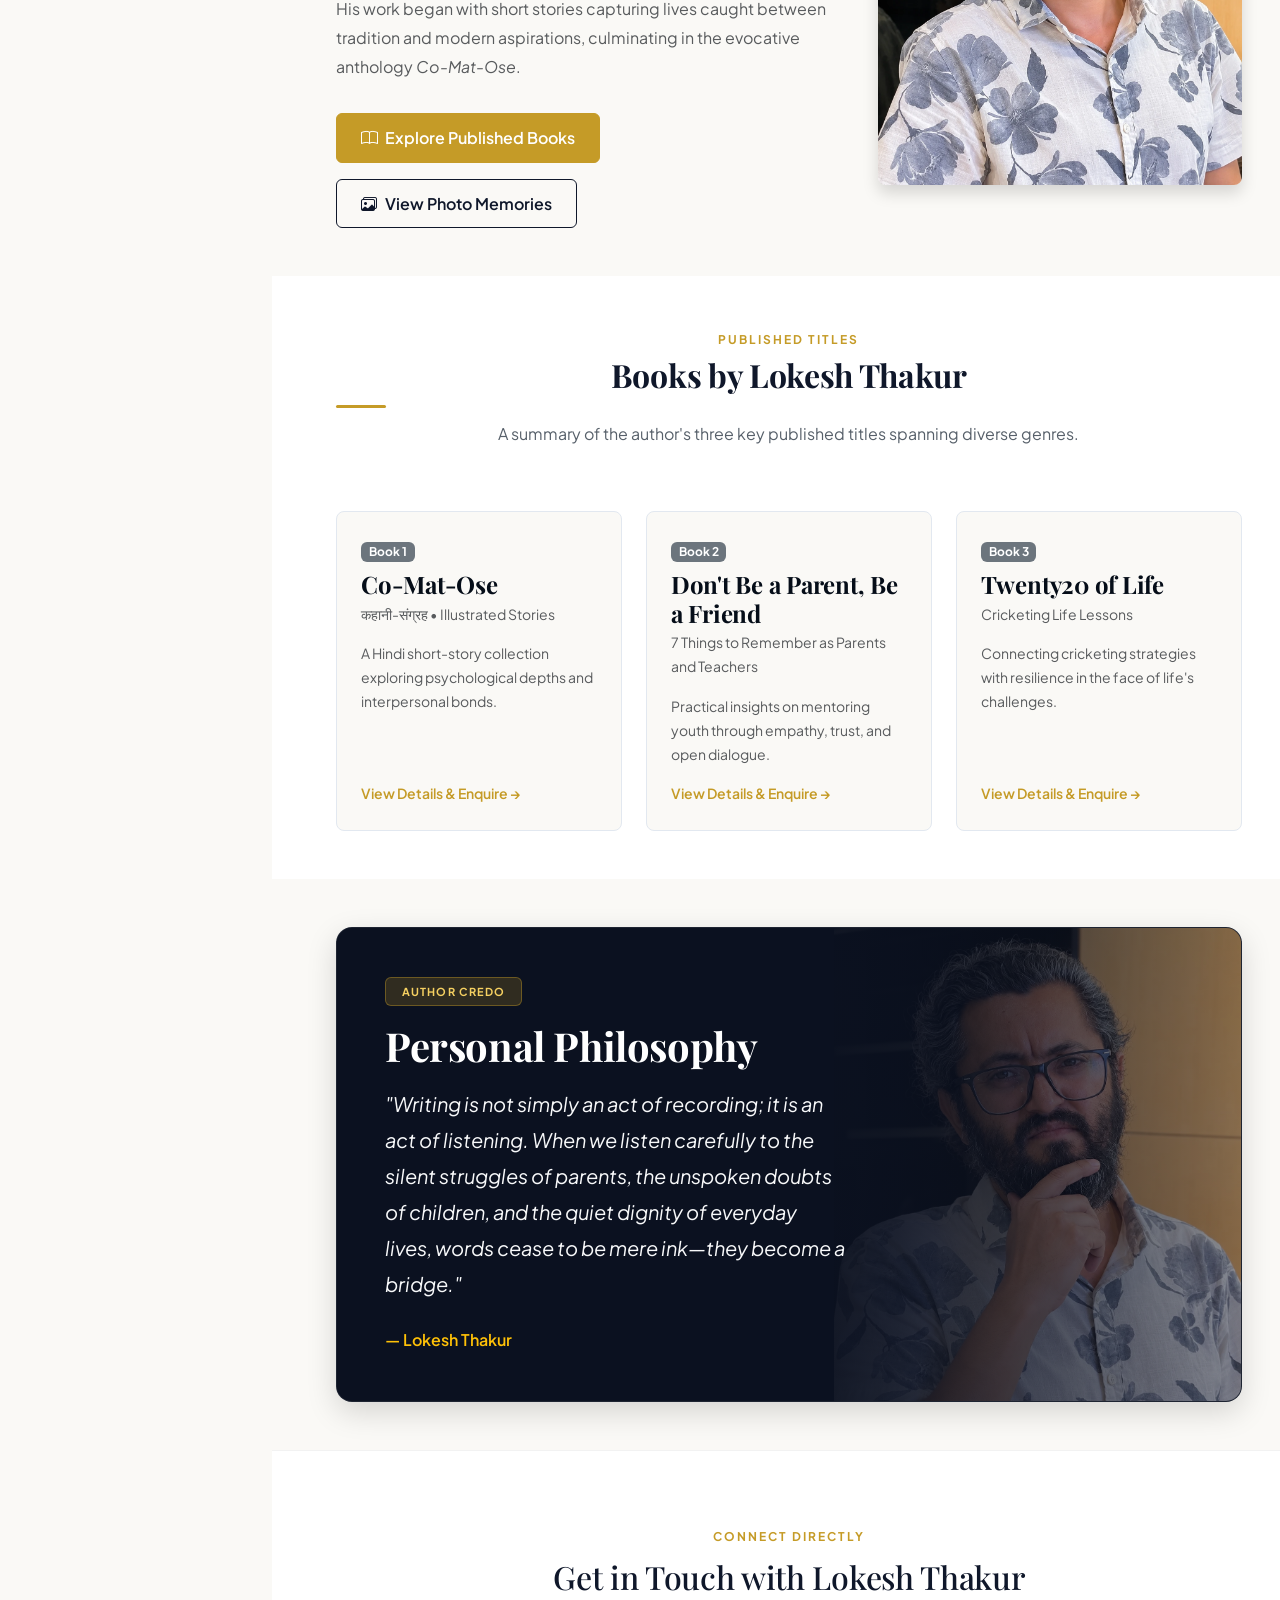
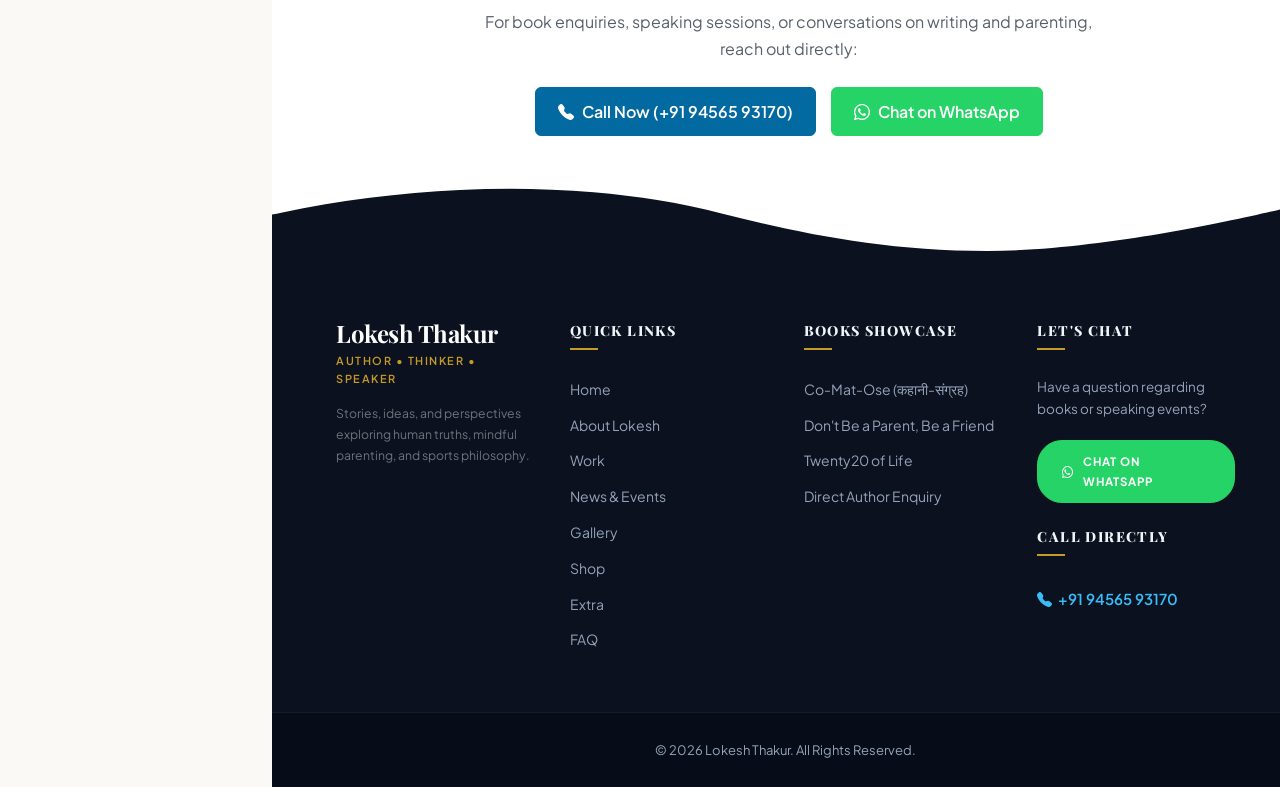
==== commit 81ea0c31: "Remove library selfie photo and author profile badge from about page" ====
--- a/about.html
+++ b/about.html
@@ -160,35 +160,25 @@
     ======================================================== -->
     <section class="section py-5" style="background-color: #ffffff;">
       <div class="container" data-aos="fade-up">
-        <div class="row gy-5 align-items-center">
-          <div class="col-lg-5">
-            <div class="position-relative">
-              <img src="Bearded Scholar in a Warm Library.webp" alt="Lokesh Thakur in Library" class="img-fluid rounded-3 shadow-lg" style="width: 100%; height: 500px; object-fit: cover;">
-              <div class="p-3 bg-white rounded-3 shadow position-absolute bottom-0 start-0 m-3 border-start border-4 border-warning">
-                <span class="small text-muted d-block text-uppercase fw-bold" style="letter-spacing: 1px;">Author Profile</span>
-                <strong class="text-dark">Lokesh Thakur</strong>
-              </div>
-            </div>
-          </div>
-
-          <div class="col-lg-7">
-            <div class="section-heading-wrapper mb-3">
+        <div class="row justify-content-center">
+          <div class="col-lg-10 col-xl-9">
+            <div class="section-heading-wrapper mb-4">
               <span class="section-eyebrow">Profile Introduction</span>
               <h2 class="section-main-title">A Lifelong Passion for Words &amp; Human Truths</h2>
             </div>
 
             <!-- EDITABLE: AUTHOR BIOGRAPHY -->
             <div class="editable-content-block">
-              <p class="lead" style="color: var(--lt-primary); font-weight: 500; font-size: 1.15rem; line-height: 1.8;">
+              <p class="lead" style="color: var(--lt-primary); font-weight: 500; font-size: 1.2rem; line-height: 1.85;">
                 Lokesh Thakur is an author, thinker, and educator whose work traverses the intersections of literary storytelling, modern parenting, and philosophical life reflections.
               </p>
-              <p class="text-muted" style="line-height: 1.8;">
+              <p class="text-muted" style="line-height: 1.85; font-size: 1.05rem;">
                 Rooted in close observation of relationships, his books examine interpersonal dynamics with empathy. Through accessible storytelling, Lokesh encourages readers to embrace patience, dialogue, and mindful choices.
               </p>
             </div>
             <!-- END EDITABLE: AUTHOR BIOGRAPHY -->
 
-            <div class="row g-3 pt-2">
+            <div class="row g-3 pt-3">
               <div class="col-sm-6">
                 <div class="p-3 rounded-2" style="background-color: var(--lt-bg-cream); border-left: 3px solid var(--lt-gold);">
                   <div class="fw-bold text-dark">Primary Focus</div>
